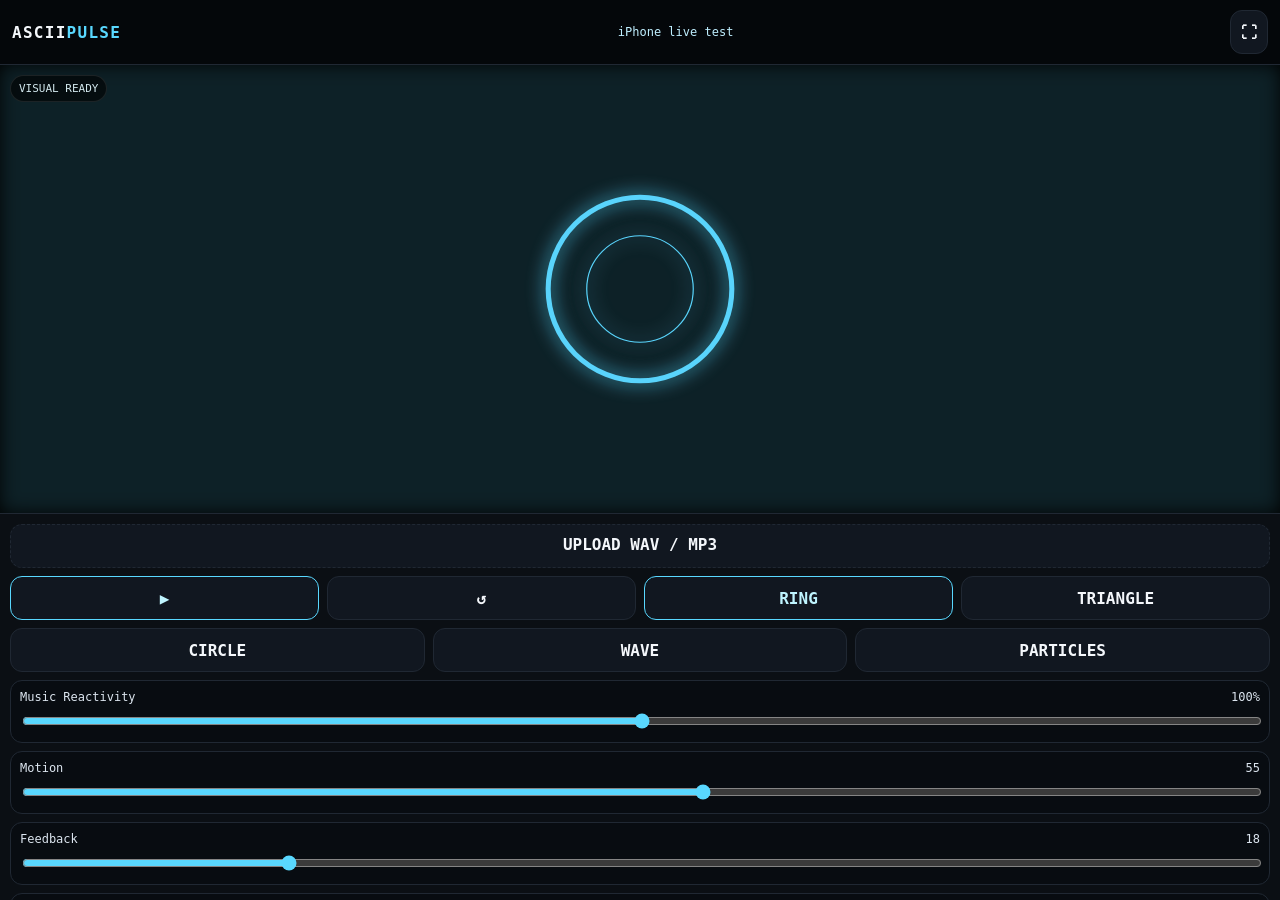
==== ascii-pulse-test.html @ 2c843cc7 "Add ASCII Pulse iPhone live test" ====
<!doctype html>
<html lang="en">
<head>
<meta charset="utf-8" />
<meta name="viewport" content="width=device-width,initial-scale=1,viewport-fit=cover" />
<meta name="theme-color" content="#05070a" />
<title>ASCII PULSE TEST</title>
<style>
:root{--bg:#05070a;--panel:#0b0f14;--line:#202833;--text:#f4f7fb;--muted:#8c96a6;--accent:#59d8ff}
*{box-sizing:border-box;-webkit-tap-highlight-color:transparent} html,body{margin:0;height:100%;background:var(--bg);color:var(--text);font-family:ui-monospace,SFMono-Regular,Menlo,monospace;overflow:hidden}
body{padding:env(safe-area-inset-top) 0 env(safe-area-inset-bottom)}
.app{height:100%;display:grid;grid-template-rows:auto minmax(0,1fr) auto}
header{padding:10px 12px;border-bottom:1px solid var(--line);display:flex;align-items:center;gap:10px;background:#05070aea}.brand{font-weight:900;letter-spacing:.08em}.brand span{color:var(--accent)}.track{font-size:12px;color:#bfefff;flex:1;overflow:hidden;text-overflow:ellipsis;white-space:nowrap;text-align:center}
.stage{position:relative;min-height:0;background:#000;overflow:hidden}canvas{position:absolute;inset:0;width:100%;height:100%;display:block}.badge{position:absolute;left:10px;top:10px;background:#0009;border:1px solid #ffffff18;padding:6px 8px;border-radius:999px;font-size:11px;color:#d3e8ee}
.controls{background:var(--panel);border-top:1px solid var(--line);padding:10px;max-height:43vh;overflow:auto}.row{display:grid;grid-template-columns:repeat(4,1fr);gap:8px}.row.three{grid-template-columns:repeat(3,1fr)}button,label.file{min-height:44px;border:1px solid var(--line);background:#111720;color:var(--text);border-radius:12px;padding:10px;font:inherit;font-weight:800;text-align:center}button.active,button.primary{border-color:var(--accent);color:#bff5ff}.file{display:block;margin-bottom:8px;border-style:dashed!important}.file input{display:none}.field{margin-top:8px;background:#080c11;border:1px solid var(--line);border-radius:12px;padding:9px}.field label{display:flex;justify-content:space-between;font-size:12px;margin-bottom:7px;color:#dce5ef}input[type=range]{width:100%;accent-color:var(--accent)}.time{font-size:12px;text-align:center;color:#dbe4ed;margin-top:4px}.note{font-size:11px;color:var(--muted);line-height:1.4;margin-top:8px}.fullscreen{position:fixed!important;inset:0!important;width:100vw!important;height:100dvh!important;z-index:99999!important}
</style>
</head>
<body>
<div class="app">
<header><div class="brand">ASCII<span>PULSE</span></div><div id="track" class="track">iPhone live test</div><button id="full">⛶</button></header>
<div id="stage" class="stage"><canvas id="c"></canvas><div id="badge" class="badge">VISUAL READY</div></div>
<div class="controls">
<label class="file">UPLOAD WAV / MP3<input id="file" type="file" accept="audio/*,.wav,.mp3,.m4a"></label>
<div class="row"><button id="play" class="primary">▶</button><button id="restart">↺</button><button data-mode="ring" class="mode active">RING</button><button data-mode="triangle" class="mode">TRIANGLE</button></div>
<div class="row three" style="margin-top:8px"><button data-mode="circle" class="mode">CIRCLE</button><button data-mode="wave" class="mode">WAVE</button><button data-mode="particles" class="mode">PARTICLES</button></div>
<div class="field"><label><span>Music Reactivity</span><span id="rv">100%</span></label><input id="react" type="range" min="0" max="200" value="100"></div>
<div class="field"><label><span>Motion</span><span id="mv">55</span></label><input id="motion" type="range" min="0" max="100" value="55"></div>
<div class="field"><label><span>Feedback</span><span id="fv">18</span></label><input id="feedback" type="range" min="0" max="85" value="18"></div>
<div class="field"><input id="seek" type="range" min="0" max="1000" value="0"><div id="time" class="time">00:00 / 00:00</div></div>
<div id="bands" class="note">BASS 0.00 • MID 0.00 • HIGH 0.00<br>Visualet skal være synligt også før musikken spiller.</div>
</div></div>
<audio id="audio" playsinline preload="metadata"></audio>
<script>
(()=>{'use strict';
const $=s=>document.querySelector(s), $$=s=>[...document.querySelectorAll(s)], clamp=(v,a,b)=>Math.min(b,Math.max(a,Number.isFinite(v)?v:a)), lerp=(a,b,t)=>a+(b-a)*t;
const c=$('#c'),ctx=c.getContext('2d',{alpha:false}),stage=$('#stage'),audio=$('#audio');
const state={mode:'ring',phase:0,last:performance.now(),bass:0,mid:0,high:0,ab:.06,am:.05,ah:.04,url:null}; let ac=null,src=null,an=null,freq=null;
function resize(){const r=stage.getBoundingClientRect(),pr=Math.min(devicePixelRatio||1,2),w=Math.max(2,Math.floor(r.width*pr)),h=Math.max(2,Math.floor(r.height*pr));if(c.width!==w||c.height!==h){c.width=w;c.height=h}}; new ResizeObserver(resize).observe(stage);addEventListener('resize',resize,{passive:true});
async function graph(){if(!ac){const AC=window.AudioContext||window.webkitAudioContext;if(!AC)throw Error('Web Audio unsupported');ac=new AC();src=ac.createMediaElementSource(audio);an=ac.createAnalyser();an.fftSize=2048;an.smoothingTimeConstant=.78;freq=new Uint8Array(an.frequencyBinCount);src.connect(an);an.connect(ac.destination)}if(ac.state==='suspended')await ac.resume()}
function band(lo,hi){if(!an||!freq||!ac)return 0;const ny=ac.sampleRate/2,a=Math.floor(lo/ny*freq.length),b=Math.ceil(hi/ny*freq.length);let s=0,n=0;for(let i=Math.max(0,a);i<=Math.min(freq.length-1,b);i++){const x=freq[i]/255;s+=x*x;n++}return n?Math.sqrt(s/n):0}
function updateAudio(){if(!an||audio.paused){state.bass=lerp(state.bass,0,.06);state.mid=lerp(state.mid,0,.06);state.high=lerp(state.high,0,.06);return}an.getByteFrequencyData(freq);const b=band(45,220),m=band(220,2400),h=band(2400,12000);state.ab=lerp(state.ab,Math.max(.02,b),.012);state.am=lerp(state.am,Math.max(.02,m),.012);state.ah=lerp(state.ah,Math.max(.02,h),.012);const norm=(x,av)=>clamp(x/(av*2.1)-.1,0,1);state.bass=lerp(state.bass,norm(b,state.ab),.22);state.mid=lerp(state.mid,norm(m,state.am),.18);state.high=lerp(state.high,norm(h,state.ah),.16);$('#bands').innerHTML=`BASS ${state.bass.toFixed(2)} • MID ${state.mid.toFixed(2)} • HIGH ${state.high.toFixed(2)}<br>Hvis tallene bevæger sig, virker audioanalysen.`}
function ring(cx,cy,s){ctx.beginPath();ctx.arc(cx,cy,s,0,Math.PI*2);ctx.lineWidth=Math.max(3,s*.055);ctx.stroke();ctx.beginPath();ctx.arc(cx,cy,s*.58,0,Math.PI*2);ctx.lineWidth=Math.max(1,s*.013);ctx.stroke()}
function tri(cx,cy,s,r){ctx.save();ctx.translate(cx,cy);ctx.rotate(r);ctx.beginPath();for(let i=0;i<3;i++){const a=-Math.PI/2+i*Math.PI*2/3,x=Math.cos(a)*s,y=Math.sin(a)*s;i?ctx.lineTo(x,y):ctx.moveTo(x,y)}ctx.closePath();ctx.lineWidth=Math.max(3,s*.05);ctx.stroke();ctx.restore()}
function circle(cx,cy,s){ctx.beginPath();ctx.arc(cx,cy,s,0,Math.PI*2);ctx.fill()}
function wave(w,h,a,p){ctx.beginPath();for(let x=0;x<=w;x+=Math.max(2,w/170)){const y=h/2+Math.sin(x/w*Math.PI*4+p)*a+Math.sin(x/w*Math.PI*10-p*.4)*a*.2;x?ctx.lineTo(x,y):ctx.moveTo(x,y)}ctx.lineWidth=Math.max(2,w/240);ctx.stroke()}
function particles(cx,cy,s,p,e){for(let i=0;i<85;i++){const a=i*2.399963+p*.1,r=s*Math.sqrt((i+.5)/85)*(1+e*.25*Math.sin(i*.6+p)),x=cx+Math.cos(a)*r,y=cy+Math.sin(a)*r;ctx.beginPath();ctx.arc(x,y,1.5+(i%9===0?2:0)+e*1.8,0,Math.PI*2);ctx.fill()}}
function frame(t){resize();const dt=Math.min(.05,(t-state.last)/1000||.016);state.last=t;updateAudio();const w=c.width,h=c.height,min=Math.min(w,h),cx=w/2,cy=h/2,react=Number($('#react').value)/100,motion=Number($('#motion').value)/100,fb=Number($('#feedback').value)/100,b=state.bass*react,m=state.mid*react,hi=state.high*react;state.phase+=dt*(.45+motion*1.6+m*1.2);ctx.globalCompositeOperation='source-over';ctx.fillStyle='#000';ctx.globalAlpha=clamp(1-fb,.12,1);ctx.fillRect(0,0,w,h);ctx.globalAlpha=1;ctx.strokeStyle=`rgba(${90+hi*70},${215+hi*30},255,.98)`;ctx.fillStyle=`rgba(${90+hi*70},${215+hi*30},255,.86)`;ctx.shadowBlur=18+b*26;ctx.shadowColor='#59d8ff';const s=min*.20*(1+b*.38+Math.sin(state.phase*.9)*.025),rot=state.phase*.22+m*.6;switch(state.mode){case'circle':circle(cx,cy,s*.82);break;case'triangle':tri(cx,cy,s,rot);break;case'wave':wave(w,h,min*(.055+b*.12),state.phase*1.6);break;case'particles':particles(cx,cy,min*.30,state.phase,b+hi*.3);break;default:ring(cx,cy,s)}$('#rv').textContent=$('#react').value+'%';$('#mv').textContent=$('#motion').value;$('#fv').textContent=$('#feedback').value;requestAnimationFrame(frame)}requestAnimationFrame(frame);
function fmt(s){s=Number.isFinite(s)?s:0;return String(Math.floor(s/60)).padStart(2,'0')+':'+String(Math.floor(s%60)).padStart(2,'0')}
function clock(){const d=audio.duration||0,cur=audio.currentTime||0;$('#time').textContent=`${fmt(cur)} / ${fmt(d)}`;if(d)$('#seek').value=Math.round(cur/d*1000);requestAnimationFrame(clock)}requestAnimationFrame(clock);
$('#file').addEventListener('change',e=>{const f=e.target.files?.[0];if(!f)return;if(state.url)URL.revokeObjectURL(state.url);state.url=URL.createObjectURL(f);audio.src=state.url;audio.load();$('#track').textContent=f.name;$('#badge').textContent='AUDIO LOADED';});
async function toggle(){try{if(!audio.src){$('#file').click();return}await graph();if(audio.paused)await audio.play();else audio.pause()}catch(e){console.error(e);alert('Audio could not start. Choose the file again and tap Play.')}}
$('#play').addEventListener('click',toggle);audio.addEventListener('play',()=>{$('#play').textContent='❚❚';$('#badge').textContent='AUDIO REACTIVE'});audio.addEventListener('pause',()=>{$('#play').textContent='▶';$('#badge').textContent='PAUSED • VISUAL STILL ACTIVE'});$('#restart').addEventListener('click',()=>audio.currentTime=0);$('#seek').addEventListener('input',()=>{if(audio.duration)audio.currentTime=Number($('#seek').value)/1000*audio.duration});
$$('.mode').forEach(b=>b.addEventListener('click',()=>{$$('.mode').forEach(x=>x.classList.remove('active'));b.classList.add('active');state.mode=b.dataset.mode}));
$('#full').addEventListener('click',async()=>{stage.classList.toggle('fullscreen');if(stage.classList.contains('fullscreen')){try{if(stage.requestFullscreen)await stage.requestFullscreen()}catch(e){} } else if(document.fullscreenElement){try{await document.exitFullscreen()}catch(e){}}resize()});
resize();})();
</script></body></html>
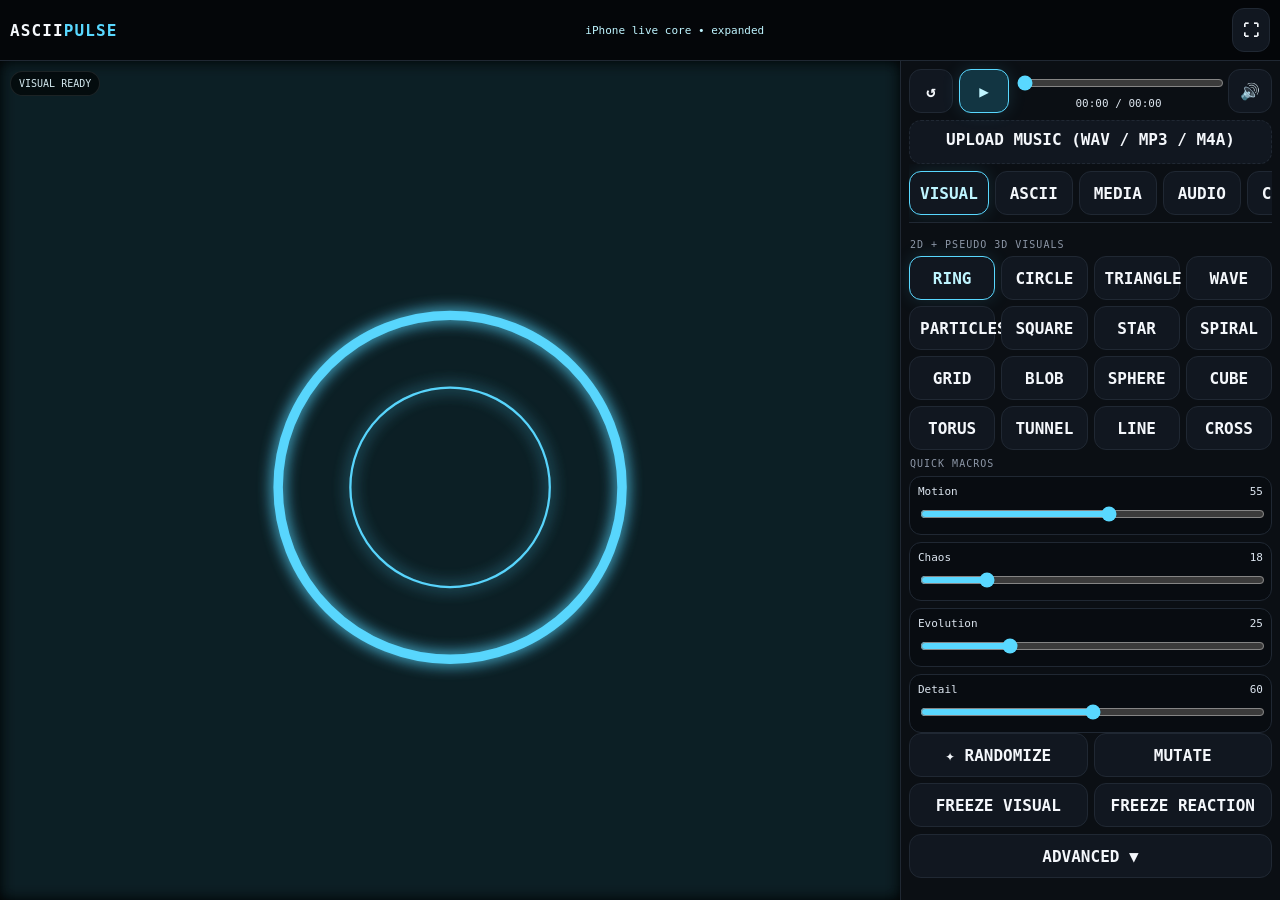
==== commit d8232201: "Expand ASCII Pulse with ASCII, media, pseudo-3D, FX and storyboard while preserving working iPhone c" ====
--- a/ascii-pulse-test.html
+++ b/ascii-pulse-test.html
@@ -2,55 +2,78 @@
 <html lang="en">
 <head>
 <meta charset="utf-8" />
-<meta name="viewport" content="width=device-width,initial-scale=1,viewport-fit=cover" />
+<meta name="viewport" content="width=device-width,initial-scale=1,viewport-fit=cover,user-scalable=no" />
 <meta name="theme-color" content="#05070a" />
-<title>ASCII PULSE TEST</title>
+<meta name="apple-mobile-web-app-capable" content="yes" />
+<meta name="apple-mobile-web-app-status-bar-style" content="black-translucent" />
+<title>ASCII PULSE</title>
 <style>
-:root{--bg:#05070a;--panel:#0b0f14;--line:#202833;--text:#f4f7fb;--muted:#8c96a6;--accent:#59d8ff}
-*{box-sizing:border-box;-webkit-tap-highlight-color:transparent} html,body{margin:0;height:100%;background:var(--bg);color:var(--text);font-family:ui-monospace,SFMono-Regular,Menlo,monospace;overflow:hidden}
-body{padding:env(safe-area-inset-top) 0 env(safe-area-inset-bottom)}
-.app{height:100%;display:grid;grid-template-rows:auto minmax(0,1fr) auto}
-header{padding:10px 12px;border-bottom:1px solid var(--line);display:flex;align-items:center;gap:10px;background:#05070aea}.brand{font-weight:900;letter-spacing:.08em}.brand span{color:var(--accent)}.track{font-size:12px;color:#bfefff;flex:1;overflow:hidden;text-overflow:ellipsis;white-space:nowrap;text-align:center}
-.stage{position:relative;min-height:0;background:#000;overflow:hidden}canvas{position:absolute;inset:0;width:100%;height:100%;display:block}.badge{position:absolute;left:10px;top:10px;background:#0009;border:1px solid #ffffff18;padding:6px 8px;border-radius:999px;font-size:11px;color:#d3e8ee}
-.controls{background:var(--panel);border-top:1px solid var(--line);padding:10px;max-height:43vh;overflow:auto}.row{display:grid;grid-template-columns:repeat(4,1fr);gap:8px}.row.three{grid-template-columns:repeat(3,1fr)}button,label.file{min-height:44px;border:1px solid var(--line);background:#111720;color:var(--text);border-radius:12px;padding:10px;font:inherit;font-weight:800;text-align:center}button.active,button.primary{border-color:var(--accent);color:#bff5ff}.file{display:block;margin-bottom:8px;border-style:dashed!important}.file input{display:none}.field{margin-top:8px;background:#080c11;border:1px solid var(--line);border-radius:12px;padding:9px}.field label{display:flex;justify-content:space-between;font-size:12px;margin-bottom:7px;color:#dce5ef}input[type=range]{width:100%;accent-color:var(--accent)}.time{font-size:12px;text-align:center;color:#dbe4ed;margin-top:4px}.note{font-size:11px;color:var(--muted);line-height:1.4;margin-top:8px}.fullscreen{position:fixed!important;inset:0!important;width:100vw!important;height:100dvh!important;z-index:99999!important}
+:root{--bg:#05070a;--panel:#0b0f14;--panel2:#111720;--line:#202833;--text:#f4f7fb;--muted:#8c96a6;--accent:#59d8ff;--accent2:#bff5ff;--safeTop:env(safe-area-inset-top);--safeBottom:env(safe-area-inset-bottom)}
+*{box-sizing:border-box;-webkit-tap-highlight-color:transparent}html,body{margin:0;height:100%;background:var(--bg);color:var(--text);font-family:ui-monospace,SFMono-Regular,Menlo,Monaco,Consolas,monospace;overflow:hidden}body{padding:var(--safeTop) 0 var(--safeBottom)}button,input,select{font:inherit}button,select,label.file{min-height:44px;border:1px solid var(--line);background:var(--panel2);color:var(--text);border-radius:12px;padding:9px 10px;font-weight:800}button{cursor:pointer}button.active,button.primary{border-color:var(--accent);color:var(--accent2);box-shadow:0 0 18px #59d8ff22}button.primary{background:#123542}.app{height:100%;display:grid;grid-template-rows:auto minmax(0,1fr) auto}.top{display:flex;align-items:center;gap:8px;padding:8px 10px;border-bottom:1px solid var(--line);background:#05070aee;backdrop-filter:blur(10px);z-index:3}.brand{font-weight:900;letter-spacing:.07em;white-space:nowrap}.brand span{color:var(--accent)}.track{font-size:11px;color:var(--accent2);flex:1;min-width:0;overflow:hidden;text-overflow:ellipsis;white-space:nowrap;text-align:center}.stageWrap{position:relative;min-height:0;background:#000;overflow:hidden;display:grid;place-items:center}.stage{position:relative;width:100%;height:100%;min-height:220px;background:#000;overflow:hidden}canvas{position:absolute;inset:0;width:100%;height:100%;display:block}.badge{position:absolute;left:10px;top:10px;background:#0009;border:1px solid #ffffff18;padding:6px 8px;border-radius:999px;font-size:10px;color:#d3e8ee;pointer-events:none;z-index:3}.controls{background:var(--panel);border-top:1px solid var(--line);padding:8px 8px calc(8px + var(--safeBottom));max-height:50vh;overflow:auto;-webkit-overflow-scrolling:touch}.transport{display:grid;grid-template-columns:44px 50px minmax(0,1fr) 44px;gap:6px;align-items:center}.seek{width:100%;accent-color:var(--accent)}.time{font-size:11px;text-align:center;color:#dbe4ed;margin-top:2px}.file{display:block;text-align:center;border-style:dashed!important;color:var(--accent2);margin-top:7px}.file input{display:none}.tabs{display:flex;gap:6px;overflow-x:auto;padding:7px 0}.tabs button{flex:0 0 auto;min-width:78px}.panel{display:none;border-top:1px solid var(--line);padding-top:8px}.panel.active{display:block}.grid{display:grid;grid-template-columns:repeat(3,minmax(0,1fr));gap:6px}.grid.two{grid-template-columns:repeat(2,minmax(0,1fr))}.grid.four{grid-template-columns:repeat(4,minmax(0,1fr))}.field{margin-top:7px;background:#080c11;border:1px solid var(--line);border-radius:12px;padding:8px}.field label{display:flex;justify-content:space-between;gap:8px;font-size:11px;margin-bottom:6px;color:#dce5ef}.field input[type=range]{width:100%;accent-color:var(--accent)}.field input[type=text],.field input[type=number],.field select{width:100%;min-height:42px;border:1px solid var(--line);background:#080c11;color:var(--text);border-radius:10px;padding:8px}.field input[type=color]{width:100%;height:42px;border:0;background:transparent}.note{font-size:10px;color:var(--muted);line-height:1.45;margin-top:7px}.sectionTitle{font-size:10px;color:var(--muted);letter-spacing:.1em;margin:8px 1px 6px}.storybar{display:flex;gap:7px;overflow-x:auto;padding:5px 0 8px}.sceneCard{flex:0 0 145px;border:1px solid var(--line);border-radius:12px;background:#090d12;padding:6px}.sceneCard.active{border-color:var(--accent)}.sceneCard img{width:100%;aspect-ratio:16/9;object-fit:cover;border-radius:8px;background:#000;display:block}.sceneMeta{display:flex;justify-content:space-between;gap:4px;font-size:9px;color:#b9c3cf;margin-top:5px}.sceneBtns{display:grid;grid-template-columns:1fr 1fr;gap:4px;margin-top:5px}.sceneBtns button{min-height:34px;padding:4px;font-size:9px}.statusLine{display:flex;gap:10px;flex-wrap:wrap;font-size:10px;color:#93a1b0;margin-top:6px}.fullScene{position:fixed!important;inset:0!important;width:100vw!important;height:100dvh!important;z-index:99999!important;background:#000!important}.fullScene .badge{display:none}.fullOverlay{display:none;position:fixed;left:0;right:0;bottom:calc(12px + var(--safeBottom));z-index:100000;justify-content:center;gap:6px;pointer-events:none}.fullOverlay button{pointer-events:auto;background:#000b;backdrop-filter:blur(10px)}body.sceneMode .top,body.sceneMode .controls{display:none}body.sceneMode .app{display:block;height:100dvh;padding:0}body.sceneMode .stageWrap{position:fixed;inset:0;width:100vw;height:100dvh;z-index:99999}body.sceneMode .stage{width:100%;height:100%}body.sceneMode .fullOverlay{display:flex}body.cleanMode .fullOverlay{display:none!important}.hiddenMedia{display:none}.seg{display:flex;gap:5px}.seg button{flex:1}.advanced{display:none}.advanced.open{display:block}
+@media(min-width:900px){.app{grid-template-columns:minmax(0,1fr) 380px;grid-template-rows:auto minmax(0,1fr)}.top{grid-column:1/3}.stageWrap{grid-column:1;grid-row:2}.controls{grid-column:2;grid-row:2;max-height:none;border-left:1px solid var(--line);border-top:0}}
 </style>
 </head>
 <body>
 <div class="app">
-<header><div class="brand">ASCII<span>PULSE</span></div><div id="track" class="track">iPhone live test</div><button id="full">⛶</button></header>
-<div id="stage" class="stage"><canvas id="c"></canvas><div id="badge" class="badge">VISUAL READY</div></div>
-<div class="controls">
-<label class="file">UPLOAD WAV / MP3<input id="file" type="file" accept="audio/*,.wav,.mp3,.m4a"></label>
-<div class="row"><button id="play" class="primary">▶</button><button id="restart">↺</button><button data-mode="ring" class="mode active">RING</button><button data-mode="triangle" class="mode">TRIANGLE</button></div>
-<div class="row three" style="margin-top:8px"><button data-mode="circle" class="mode">CIRCLE</button><button data-mode="wave" class="mode">WAVE</button><button data-mode="particles" class="mode">PARTICLES</button></div>
-<div class="field"><label><span>Music Reactivity</span><span id="rv">100%</span></label><input id="react" type="range" min="0" max="200" value="100"></div>
+<header class="top"><div class="brand">ASCII<span>PULSE</span></div><div id="track" class="track">iPhone live core • expanded</div><button id="full" aria-label="Full Scene">⛶</button></header>
+<main class="stageWrap"><div id="stage" class="stage"><canvas id="c"></canvas><div id="badge" class="badge">VISUAL READY</div></div></main>
+<section class="controls">
+<div class="transport"><button id="restart">↺</button><button id="play" class="primary">▶</button><div><input id="seek" class="seek" type="range" min="0" max="1000" value="0"><div id="time" class="time">00:00 / 00:00</div></div><button id="mute">🔊</button></div>
+<label class="file">UPLOAD MUSIC (WAV / MP3 / M4A)<input id="file" type="file" accept="audio/*,.wav,.mp3,.m4a"></label>
+<div class="tabs"><button data-tab="visual" class="active">VISUAL</button><button data-tab="ascii">ASCII</button><button data-tab="media">MEDIA</button><button data-tab="audioPanel">AUDIO</button><button data-tab="color">COLOR</button><button data-tab="fx">FX</button><button data-tab="scenes">SCENES</button></div>
+<div id="visual" class="panel active">
+<div class="sectionTitle">2D + PSEUDO 3D VISUALS</div>
+<div class="grid four"><button data-mode="ring" class="mode active">RING</button><button data-mode="circle" class="mode">CIRCLE</button><button data-mode="triangle" class="mode">TRIANGLE</button><button data-mode="wave" class="mode">WAVE</button><button data-mode="particles" class="mode">PARTICLES</button><button data-mode="square" class="mode">SQUARE</button><button data-mode="star" class="mode">STAR</button><button data-mode="spiral" class="mode">SPIRAL</button><button data-mode="grid" class="mode">GRID</button><button data-mode="blob" class="mode">BLOB</button><button data-mode="sphere" class="mode">SPHERE</button><button data-mode="cube" class="mode">CUBE</button><button data-mode="torus" class="mode">TORUS</button><button data-mode="tunnel" class="mode">TUNNEL</button><button data-mode="line" class="mode">LINE</button><button data-mode="cross" class="mode">CROSS</button></div>
+<div class="sectionTitle">QUICK MACROS</div>
 <div class="field"><label><span>Motion</span><span id="mv">55</span></label><input id="motion" type="range" min="0" max="100" value="55"></div>
-<div class="field"><label><span>Feedback</span><span id="fv">18</span></label><input id="feedback" type="range" min="0" max="85" value="18"></div>
-<div class="field"><input id="seek" type="range" min="0" max="1000" value="0"><div id="time" class="time">00:00 / 00:00</div></div>
-<div id="bands" class="note">BASS 0.00 • MID 0.00 • HIGH 0.00<br>Visualet skal være synligt også før musikken spiller.</div>
-</div></div>
-<audio id="audio" playsinline preload="metadata"></audio>
+<div class="field"><label><span>Chaos</span><span id="chaosV">18</span></label><input id="chaos" type="range" min="0" max="100" value="18"></div>
+<div class="field"><label><span>Evolution</span><span id="evolutionV">25</span></label><input id="evolution" type="range" min="0" max="100" value="25"></div>
+<div class="field"><label><span>Detail</span><span id="detailV">60</span></label><input id="detail" type="range" min="20" max="100" value="60"></div>
+<div class="grid two"><button id="random">✦ RANDOMIZE</button><button id="mutate">MUTATE</button><button id="freezeVisual">FREEZE VISUAL</button><button id="freezeReaction">FREEZE REACTION</button></div>
+<button id="advVisualToggle" style="width:100%;margin-top:7px">ADVANCED ▼</button><div id="advVisual" class="advanced"><div class="field"><label><span>Size</span><span id="sizeV">100%</span></label><input id="size" type="range" min="30" max="180" value="100"></div><div class="field"><label><span>Rotation</span><span id="rotationV">30</span></label><input id="rotation" type="range" min="0" max="100" value="30"></div><div class="field"><label><span>Duplicates / Echo</span><span id="dupV">1</span></label><input id="duplicates" type="range" min="1" max="8" value="1"></div><div class="field"><label><span>Seed</span><span></span></label><input id="seed" type="number" min="1" max="999999" value="482716"></div></div>
+</div>
+<div id="ascii" class="panel"><div class="seg"><button id="asciiOff" class="active">OFF</button><button id="asciiOverlay">OVERLAY</button><button id="asciiOnly">ASCII ONLY</button></div><div class="sectionTitle">CHARACTER SET</div><div class="grid"><button class="charset active" data-set=" .:-=+*#%@">CLASSIC</button><button class="charset" data-set="@%#*+=-:. ">DENSE</button><button class="charset" data-set="01">BINARY</button><button class="charset" data-set="0123456789">DIGITAL</button><button class="charset" data-set="ABCDEFGHIJKLMNOPQRSTUVWXYZ">LETTERS</button><button class="charset" data-set="+-*/<>[]{}()">SYMBOLS</button></div><div class="field"><label><span>Custom text / letters</span><span></span></label><input id="customChars" type="text" placeholder="PETER"></div><div class="field"><label><span>Character Size</span><span id="asciiSizeV">12</span></label><input id="asciiSize" type="range" min="7" max="30" value="12"></div><div class="field"><label><span>Density</span><span id="asciiDensityV">70</span></label><input id="asciiDensity" type="range" min="20" max="100" value="70"></div><div class="field"><label><span>ASCII Opacity</span><span id="asciiOpacityV">80%</span></label><input id="asciiOpacity" type="range" min="10" max="100" value="80"></div><div class="field"><label><span>Jitter</span><span id="asciiJitterV">8</span></label><input id="asciiJitter" type="range" min="0" max="50" value="8"></div><div class="note">ASCII samples the live canvas, including shapes, photo and video.</div></div>
+<div id="media" class="panel"><div class="grid two"><label class="file">UPLOAD PHOTO<input id="photoFile" type="file" accept="image/*"></label><label class="file">UPLOAD VIDEO<input id="videoFile" type="file" accept="video/*,.mp4,.webm,.mov"></label></div><div class="seg"><button id="mediaOff" class="active">MEDIA OFF</button><button id="usePhoto">PHOTO</button><button id="useVideo">VIDEO</button></div><div class="field"><label><span>Media Mix</span><span id="mediaMixV">70%</span></label><input id="mediaMix" type="range" min="0" max="100" value="70"></div><div class="field"><label><span>Zoom</span><span id="mediaZoomV">100%</span></label><input id="mediaZoom" type="range" min="50" max="220" value="100"></div><div class="field"><label><span>Media Reactivity</span><span id="mediaReactV">35%</span></label><input id="mediaReact" type="range" min="0" max="150" value="35"></div><div class="field"><label><span>Video Speed</span><span id="videoSpeedV">100%</span></label><input id="videoSpeed" type="range" min="25" max="200" value="100"></div><div class="note">Video audio is muted. The uploaded music remains master.</div></div>
+<div id="audioPanel" class="panel"><div class="field"><label><span>Music Reactivity</span><span id="rv">100%</span></label><input id="react" type="range" min="0" max="200" value="100"></div><div class="grid two"><div class="field"><label><span>SUB</span><span id="subV">100%</span></label><input id="subSens" type="range" min="0" max="200" value="100"></div><div class="field"><label><span>BASS</span><span id="bassV">100%</span></label><input id="bassSens" type="range" min="0" max="200" value="100"></div><div class="field"><label><span>MID</span><span id="midV">100%</span></label><input id="midSens" type="range" min="0" max="200" value="100"></div><div class="field"><label><span>HIGH</span><span id="highV">100%</span></label><input id="highSens" type="range" min="0" max="200" value="100"></div><div class="field"><label><span>AIR</span><span id="airV">100%</span></label><input id="airSens" type="range" min="0" max="200" value="100"></div><div class="field"><label><span>Response</span><span id="responseV">55</span></label><input id="response" type="range" min="5" max="100" value="55"></div></div><div class="field"><label><span>Impact</span><span id="impactV">100%</span></label><input id="impact" type="range" min="0" max="200" value="100"></div><div id="bands" class="statusLine"><span>SUB 0.00</span><span>BASS 0.00</span><span>MID 0.00</span><span>HIGH 0.00</span><span>AIR 0.00</span></div></div>
+<div id="color" class="panel"><div class="sectionTitle">PALETTES</div><div class="grid"><button class="palette active" data-pal="cyan">CYAN</button><button class="palette" data-pal="mono">MONO</button><button class="palette" data-pal="amber">AMBER</button><button class="palette" data-pal="green">GREEN</button><button class="palette" data-pal="fire">FIRE</button><button class="palette" data-pal="purple">PURPLE</button></div><div class="grid two"><div class="field"><label>Foreground</label><input id="fg" type="color" value="#59d8ff"></div><div class="field"><label>Background</label><input id="bg" type="color" value="#000000"></div></div><div class="field"><label><span>Color Motion</span><span id="colorMotionV">25</span></label><input id="colorMotion" type="range" min="0" max="100" value="25"></div><div class="field"><label><span>Color Reactivity</span><span id="colorReactV">80%</span></label><input id="colorReact" type="range" min="0" max="200" value="80"></div></div>
+<div id="fx" class="panel"><div class="field"><label><span>Feedback / Trails</span><span id="feedbackV">18</span></label><input id="feedback" type="range" min="0" max="92" value="18"></div><div class="field"><label><span>Glow</span><span id="glowV">38</span></label><input id="glow" type="range" min="0" max="100" value="38"></div><div class="field"><label><span>Pixelation</span><span id="pixelV">0</span></label><input id="pixel" type="range" min="0" max="80" value="0"></div><div class="field"><label><span>Scanlines</span><span id="scanV">0</span></label><input id="scanlines" type="range" min="0" max="100" value="0"></div><div class="field"><label><span>Mirror</span><span id="mirrorV">0</span></label><input id="mirror" type="range" min="0" max="2" value="0"></div><div class="grid two"><button id="clean">CLEAN OUTPUT: OFF</button><button id="wake">KEEP AWAKE</button></div></div>
+<div id="scenes" class="panel"><div class="grid two"><button id="addScene" class="primary">+ ADD SCENE</button><button id="playStoryboard">▶ PLAY STORYBOARD</button></div><div class="grid two" style="margin-top:6px"><select id="transition"><option>CUT</option><option>FADE</option><option>CROSSFADE</option><option>ZOOM</option><option>GLITCH</option><option>ASCII DISSOLVE</option></select><button id="clearScenes">CLEAR STORYBOARD</button></div><div id="storybar" class="storybar"></div><div class="note">Scene start time = current music time. Storyboard follows audio.currentTime.</div></div>
+</section></div>
+<div class="fullOverlay"><button id="fullPlay">⏯</button><button id="fullRandom">RANDOM</button><button id="fullExit">EXIT</button></div>
+<audio id="audio" playsinline preload="metadata"></audio><img id="photo" class="hiddenMedia" alt=""><video id="video" class="hiddenMedia" playsinline muted loop></video>
 <script>
 (()=>{'use strict';
-const $=s=>document.querySelector(s), $$=s=>[...document.querySelectorAll(s)], clamp=(v,a,b)=>Math.min(b,Math.max(a,Number.isFinite(v)?v:a)), lerp=(a,b,t)=>a+(b-a)*t;
-const c=$('#c'),ctx=c.getContext('2d',{alpha:false}),stage=$('#stage'),audio=$('#audio');
-const state={mode:'ring',phase:0,last:performance.now(),bass:0,mid:0,high:0,ab:.06,am:.05,ah:.04,url:null}; let ac=null,src=null,an=null,freq=null;
-function resize(){const r=stage.getBoundingClientRect(),pr=Math.min(devicePixelRatio||1,2),w=Math.max(2,Math.floor(r.width*pr)),h=Math.max(2,Math.floor(r.height*pr));if(c.width!==w||c.height!==h){c.width=w;c.height=h}}; new ResizeObserver(resize).observe(stage);addEventListener('resize',resize,{passive:true});
+const $=s=>document.querySelector(s),$$=s=>[...document.querySelectorAll(s)],clamp=(v,a,b)=>Math.min(b,Math.max(a,Number.isFinite(Number(v))?Number(v):a)),lerp=(a,b,t)=>a+(b-a)*t;
+const fmt=s=>{s=Number.isFinite(s)?s:0;return String(Math.floor(s/60)).padStart(2,'0')+':'+String(Math.floor(s%60)).padStart(2,'0')};
+const c=$('#c'),ctx=c.getContext('2d',{alpha:false}),stage=$('#stage'),audio=$('#audio'),photo=$('#photo'),video=$('#video'),fb=document.createElement('canvas'),fbctx=fb.getContext('2d'),fxCanvas=document.createElement('canvas'),fxctx=fxCanvas.getContext('2d'),sample=document.createElement('canvas'),sctx=sample.getContext('2d',{willReadFrequently:true});
+const state={mode:'ring',phase:0,last:performance.now(),sub:0,bass:0,mid:0,high:0,air:0,av:{sub:.03,bass:.06,mid:.05,high:.04,air:.02},url:null,photoUrl:null,videoUrl:null,mediaMode:'off',asciiMode:'off',chars:' .:-=+*#%@',freezeVisual:false,freezeReaction:false,seed:482716,scenes:[],activeScene:-1,storyboard:false,transitionStart:0,transitionType:'CUT',transitionShot:null,wakeLock:null};let ac=null,src=null,an=null,freq=null;
+function hash(n){let x=Math.sin((n+state.seed)*12.9898)*43758.5453;return x-Math.floor(x)}function resize(){const r=stage.getBoundingClientRect(),pr=Math.min(devicePixelRatio||1,2),w=Math.max(2,Math.floor(r.width*pr)),h=Math.max(2,Math.floor(r.height*pr));if(c.width!==w||c.height!==h){c.width=w;c.height=h;fb.width=w;fb.height=h;fxCanvas.width=w;fxCanvas.height=h}}new ResizeObserver(resize).observe(stage);addEventListener('resize',resize,{passive:true});
 async function graph(){if(!ac){const AC=window.AudioContext||window.webkitAudioContext;if(!AC)throw Error('Web Audio unsupported');ac=new AC();src=ac.createMediaElementSource(audio);an=ac.createAnalyser();an.fftSize=2048;an.smoothingTimeConstant=.78;freq=new Uint8Array(an.frequencyBinCount);src.connect(an);an.connect(ac.destination)}if(ac.state==='suspended')await ac.resume()}
 function band(lo,hi){if(!an||!freq||!ac)return 0;const ny=ac.sampleRate/2,a=Math.floor(lo/ny*freq.length),b=Math.ceil(hi/ny*freq.length);let s=0,n=0;for(let i=Math.max(0,a);i<=Math.min(freq.length-1,b);i++){const x=freq[i]/255;s+=x*x;n++}return n?Math.sqrt(s/n):0}
-function updateAudio(){if(!an||audio.paused){state.bass=lerp(state.bass,0,.06);state.mid=lerp(state.mid,0,.06);state.high=lerp(state.high,0,.06);return}an.getByteFrequencyData(freq);const b=band(45,220),m=band(220,2400),h=band(2400,12000);state.ab=lerp(state.ab,Math.max(.02,b),.012);state.am=lerp(state.am,Math.max(.02,m),.012);state.ah=lerp(state.ah,Math.max(.02,h),.012);const norm=(x,av)=>clamp(x/(av*2.1)-.1,0,1);state.bass=lerp(state.bass,norm(b,state.ab),.22);state.mid=lerp(state.mid,norm(m,state.am),.18);state.high=lerp(state.high,norm(h,state.ah),.16);$('#bands').innerHTML=`BASS ${state.bass.toFixed(2)} • MID ${state.mid.toFixed(2)} • HIGH ${state.high.toFixed(2)}<br>Hvis tallene bevæger sig, virker audioanalysen.`}
-function ring(cx,cy,s){ctx.beginPath();ctx.arc(cx,cy,s,0,Math.PI*2);ctx.lineWidth=Math.max(3,s*.055);ctx.stroke();ctx.beginPath();ctx.arc(cx,cy,s*.58,0,Math.PI*2);ctx.lineWidth=Math.max(1,s*.013);ctx.stroke()}
-function tri(cx,cy,s,r){ctx.save();ctx.translate(cx,cy);ctx.rotate(r);ctx.beginPath();for(let i=0;i<3;i++){const a=-Math.PI/2+i*Math.PI*2/3,x=Math.cos(a)*s,y=Math.sin(a)*s;i?ctx.lineTo(x,y):ctx.moveTo(x,y)}ctx.closePath();ctx.lineWidth=Math.max(3,s*.05);ctx.stroke();ctx.restore()}
-function circle(cx,cy,s){ctx.beginPath();ctx.arc(cx,cy,s,0,Math.PI*2);ctx.fill()}
-function wave(w,h,a,p){ctx.beginPath();for(let x=0;x<=w;x+=Math.max(2,w/170)){const y=h/2+Math.sin(x/w*Math.PI*4+p)*a+Math.sin(x/w*Math.PI*10-p*.4)*a*.2;x?ctx.lineTo(x,y):ctx.moveTo(x,y)}ctx.lineWidth=Math.max(2,w/240);ctx.stroke()}
-function particles(cx,cy,s,p,e){for(let i=0;i<85;i++){const a=i*2.399963+p*.1,r=s*Math.sqrt((i+.5)/85)*(1+e*.25*Math.sin(i*.6+p)),x=cx+Math.cos(a)*r,y=cy+Math.sin(a)*r;ctx.beginPath();ctx.arc(x,y,1.5+(i%9===0?2:0)+e*1.8,0,Math.PI*2);ctx.fill()}}
-function frame(t){resize();const dt=Math.min(.05,(t-state.last)/1000||.016);state.last=t;updateAudio();const w=c.width,h=c.height,min=Math.min(w,h),cx=w/2,cy=h/2,react=Number($('#react').value)/100,motion=Number($('#motion').value)/100,fb=Number($('#feedback').value)/100,b=state.bass*react,m=state.mid*react,hi=state.high*react;state.phase+=dt*(.45+motion*1.6+m*1.2);ctx.globalCompositeOperation='source-over';ctx.fillStyle='#000';ctx.globalAlpha=clamp(1-fb,.12,1);ctx.fillRect(0,0,w,h);ctx.globalAlpha=1;ctx.strokeStyle=`rgba(${90+hi*70},${215+hi*30},255,.98)`;ctx.fillStyle=`rgba(${90+hi*70},${215+hi*30},255,.86)`;ctx.shadowBlur=18+b*26;ctx.shadowColor='#59d8ff';const s=min*.20*(1+b*.38+Math.sin(state.phase*.9)*.025),rot=state.phase*.22+m*.6;switch(state.mode){case'circle':circle(cx,cy,s*.82);break;case'triangle':tri(cx,cy,s,rot);break;case'wave':wave(w,h,min*(.055+b*.12),state.phase*1.6);break;case'particles':particles(cx,cy,min*.30,state.phase,b+hi*.3);break;default:ring(cx,cy,s)}$('#rv').textContent=$('#react').value+'%';$('#mv').textContent=$('#motion').value;$('#fv').textContent=$('#feedback').value;requestAnimationFrame(frame)}requestAnimationFrame(frame);
-function fmt(s){s=Number.isFinite(s)?s:0;return String(Math.floor(s/60)).padStart(2,'0')+':'+String(Math.floor(s%60)).padStart(2,'0')}
-function clock(){const d=audio.duration||0,cur=audio.currentTime||0;$('#time').textContent=`${fmt(cur)} / ${fmt(d)}`;if(d)$('#seek').value=Math.round(cur/d*1000);requestAnimationFrame(clock)}requestAnimationFrame(clock);
-$('#file').addEventListener('change',e=>{const f=e.target.files?.[0];if(!f)return;if(state.url)URL.revokeObjectURL(state.url);state.url=URL.createObjectURL(f);audio.src=state.url;audio.load();$('#track').textContent=f.name;$('#badge').textContent='AUDIO LOADED';});
-async function toggle(){try{if(!audio.src){$('#file').click();return}await graph();if(audio.paused)await audio.play();else audio.pause()}catch(e){console.error(e);alert('Audio could not start. Choose the file again and tap Play.')}}
-$('#play').addEventListener('click',toggle);audio.addEventListener('play',()=>{$('#play').textContent='❚❚';$('#badge').textContent='AUDIO REACTIVE'});audio.addEventListener('pause',()=>{$('#play').textContent='▶';$('#badge').textContent='PAUSED • VISUAL STILL ACTIVE'});$('#restart').addEventListener('click',()=>audio.currentTime=0);$('#seek').addEventListener('input',()=>{if(audio.duration)audio.currentTime=Number($('#seek').value)/1000*audio.duration});
-$$('.mode').forEach(b=>b.addEventListener('click',()=>{$$('.mode').forEach(x=>x.classList.remove('active'));b.classList.add('active');state.mode=b.dataset.mode}));
-$('#full').addEventListener('click',async()=>{stage.classList.toggle('fullscreen');if(stage.classList.contains('fullscreen')){try{if(stage.requestFullscreen)await stage.requestFullscreen()}catch(e){} } else if(document.fullscreenElement){try{await document.exitFullscreen()}catch(e){}}resize()});
-resize();})();
+function updateAudio(){const response=.05+clamp($('#response').value,5,100)/100*.32;if(!an||audio.paused||state.freezeReaction){for(const k of ['sub','bass','mid','high','air'])state[k]=lerp(state[k],0,.06);return}an.getByteFrequencyData(freq);const raw={sub:band(20,60),bass:band(60,200),mid:band(200,2400),high:band(2400,12000),air:band(12000,20000)};for(const k of Object.keys(raw)){state.av[k]=lerp(state.av[k],Math.max(.015,raw[k]),.012);state[k]=lerp(state[k],clamp(raw[k]/(state.av[k]*2.05)-.08,0,1),response)}}
+function sensitivities(){const r=clamp($('#react').value,0,200)/100;return{sub:state.sub*r*clamp($('#subSens').value,0,200)/100,bass:state.bass*r*clamp($('#bassSens').value,0,200)/100,mid:state.mid*r*clamp($('#midSens').value,0,200)/100,high:state.high*r*clamp($('#highSens').value,0,200)/100,air:state.air*r*clamp($('#airSens').value,0,200)/100}}
+function rgb(hex){const n=parseInt(hex.slice(1),16);return[(n>>16)&255,(n>>8)&255,n&255]}function colorWithEnergy(hex,e,a=1){const[r,g,b]=rgb(hex),k=e*75*clamp($('#colorReact').value,0,200)/100;return`rgba(${clamp(r+k,0,255)},${clamp(g+k*.3,0,255)},${clamp(b+k*.15,0,255)},${a})`}
+function drawMedia(w,h,E){if(state.mediaMode==='off')return;const el=state.mediaMode==='photo'?photo:video;if(!(el.naturalWidth||el.videoWidth))return;const sw=el.naturalWidth||el.videoWidth,sh=el.naturalHeight||el.videoHeight,mix=clamp($('#mediaMix').value,0,100)/100,zoom=clamp($('#mediaZoom').value,50,220)/100*(1+E.bass*clamp($('#mediaReact').value,0,150)/100*.12),scale=Math.max(w/sw,h/sh)*zoom,dw=sw*scale,dh=sh*scale;ctx.save();ctx.globalAlpha=mix;ctx.drawImage(el,(w-dw)/2,(h-dh)/2,dw,dh);ctx.restore()}
+function ring(x,y,s){ctx.beginPath();ctx.arc(x,y,s,0,Math.PI*2);ctx.lineWidth=Math.max(3,s*.055);ctx.stroke();ctx.beginPath();ctx.arc(x,y,s*.58,0,Math.PI*2);ctx.lineWidth=Math.max(1,s*.013);ctx.stroke()}function tri(x,y,s,r){ctx.save();ctx.translate(x,y);ctx.rotate(r);ctx.beginPath();for(let i=0;i<3;i++){const a=-Math.PI/2+i*Math.PI*2/3,px=Math.cos(a)*s,py=Math.sin(a)*s;i?ctx.lineTo(px,py):ctx.moveTo(px,py)}ctx.closePath();ctx.lineWidth=Math.max(3,s*.05);ctx.stroke();ctx.restore()}function poly(x,y,s,r,n){ctx.save();ctx.translate(x,y);ctx.rotate(r);ctx.beginPath();for(let i=0;i<n;i++){const a=-Math.PI/2+i*Math.PI*2/n,px=Math.cos(a)*s,py=Math.sin(a)*s;i?ctx.lineTo(px,py):ctx.moveTo(px,py)}ctx.closePath();ctx.stroke();ctx.restore()}function star(x,y,s,r){ctx.save();ctx.translate(x,y);ctx.rotate(r);ctx.beginPath();for(let i=0;i<10;i++){const rr=i%2?s*.42:s,a=-Math.PI/2+i*Math.PI/5,px=Math.cos(a)*rr,py=Math.sin(a)*rr;i?ctx.lineTo(px,py):ctx.moveTo(px,py)}ctx.closePath();ctx.stroke();ctx.restore()}
+function wave(w,h,a,p){ctx.beginPath();for(let x=0;x<=w;x+=Math.max(2,w/170)){const y=h/2+Math.sin(x/w*Math.PI*4+p)*a+Math.sin(x/w*Math.PI*10-p*.4)*a*.2;x?ctx.lineTo(x,y):ctx.moveTo(x,y)}ctx.lineWidth=Math.max(2,w/240);ctx.stroke()}function spiral(x,y,s,p){ctx.beginPath();for(let i=0;i<320;i++){const q=i/319,t=q*Math.PI*8,r=s*q,a=t+p,px=x+Math.cos(a)*r,py=y+Math.sin(a)*r;i?ctx.lineTo(px,py):ctx.moveTo(px,py)}ctx.stroke()}function particles(x,y,s,p,e){const count=Math.round(45+clamp($('#detail').value,20,100)*.75);for(let i=0;i<count;i++){const a=i*2.399963+p*.1,r=s*Math.sqrt((i+.5)/count)*(1+e*.25*Math.sin(i*.6+p)),px=x+Math.cos(a)*r,py=y+Math.sin(a)*r;ctx.beginPath();ctx.arc(px,py,1.5+(i%9===0?2:0)+e*1.8,0,Math.PI*2);ctx.fill()}}
+function grid(w,h,p,e){const step=Math.max(28,Math.min(w,h)/10);ctx.lineWidth=1.5;for(let y=-step;y<h+step;y+=step){ctx.beginPath();for(let x=0;x<=w;x+=12){const yy=y+Math.sin(x*.012+p+y*.006)*step*.18*(1+e);x?ctx.lineTo(x,yy):ctx.moveTo(x,yy)}ctx.stroke()}for(let x=0;x<w+step;x+=step){ctx.beginPath();ctx.moveTo(x,0);ctx.lineTo(x,h);ctx.stroke()}}function blob(x,y,s,p,e){ctx.beginPath();for(let i=0;i<=80;i++){const a=i/80*Math.PI*2,r=s*(1+.12*Math.sin(a*3+p)+.08*Math.sin(a*7-p*.6)+e*.08*Math.sin(a*11+p*2)),px=x+Math.cos(a)*r,py=y+Math.sin(a)*r;i?ctx.lineTo(px,py):ctx.moveTo(px,py)}ctx.closePath();ctx.stroke()}
+function sphere(x,y,s,p,e){ctx.save();ctx.translate(x,y);for(let j=-4;j<=4;j++){ctx.beginPath();for(let i=0;i<=70;i++){const a=i/70*Math.PI*2,lat=j/4*Math.PI*.42,xx=Math.cos(a)*Math.cos(lat),z=Math.sin(a)*Math.cos(lat),yy=Math.sin(lat),rot=p*.5+e*.3,xr=xx*Math.cos(rot)-z*Math.sin(rot),zr=xx*Math.sin(rot)+z*Math.cos(rot),pers=1/(1.45-zr*.22),px=xr*s*pers,py=yy*s*pers;i?ctx.lineTo(px,py):ctx.moveTo(px,py)}ctx.stroke()}ctx.restore()}function cube(x,y,s,p,e){const v=[[-1,-1,-1],[1,-1,-1],[1,1,-1],[-1,1,-1],[-1,-1,1],[1,-1,1],[1,1,1],[-1,1,1]],ed=[[0,1],[1,2],[2,3],[3,0],[4,5],[5,6],[6,7],[7,4],[0,4],[1,5],[2,6],[3,7]],ry=p*.5,rx=p*.31+e*.2,pts=v.map(([xx,yy,z])=>{let x1=xx*Math.cos(ry)-z*Math.sin(ry),z1=xx*Math.sin(ry)+z*Math.cos(ry),y1=yy*Math.cos(rx)-z1*Math.sin(rx),z2=yy*Math.sin(rx)+z1*Math.cos(rx),q=1/(3.4-z2);return[x+x1*s*q*2.5,y+y1*s*q*2.5]});for(const[a,b]of ed){ctx.beginPath();ctx.moveTo(...pts[a]);ctx.lineTo(...pts[b]);ctx.stroke()}}function torus(x,y,s,p,e){const R=s*.6,r=s*.23;for(let j=0;j<8;j++){ctx.beginPath();for(let i=0;i<=80;i++){const u=i/80*Math.PI*2,v=j/8*Math.PI*2+p*.35,xx=(R+r*Math.cos(v))*Math.cos(u),yy=r*Math.sin(v),z=(R+r*Math.cos(v))*Math.sin(u),ry=p*.45,xr=xx*Math.cos(ry)-z*Math.sin(ry),zr=xx*Math.sin(ry)+z*Math.cos(ry),pers=1/(1.8-zr/(s*2.8)),px=x+xr*pers,py=y+yy*pers*(1+e*.2);i?ctx.lineTo(px,py):ctx.moveTo(px,py)}ctx.stroke()}}function tunnel(x,y,s,p){for(let i=0;i<14;i++){const q=(i/14+p*.08)%1,rr=s*(.12+q*1.15),off=Math.sin(p*.6+i)*s*.08*(1-q);ctx.globalAlpha=.2+.8*q;ctx.beginPath();ctx.arc(x+off,y+Math.cos(p*.45+i*.8)*s*.05*(1-q),rr,0,Math.PI*2);ctx.stroke()}ctx.globalAlpha=1}
+function drawVisual(w,h,E){const min=Math.min(w,h),cx=w/2,cy=h/2,base=min*.20*clamp($('#size').value,30,180)/100,chaos=clamp($('#chaos').value,0,100)/100,evol=clamp($('#evolution').value,0,100)/100,rotAmt=clamp($('#rotation').value,0,100)/100,pulse=1+E.bass*.38+E.sub*.18+Math.sin(state.phase*.9)*.025,s=base*pulse,rot=state.phase*(.06+.5*rotAmt)+E.mid*.6,x=cx+(hash(Math.floor(state.phase*.4))-.5)*chaos*min*.05+Math.sin(state.phase*.12)*evol*min*.025,y=cy+(hash(Math.floor(state.phase*.4)+22)-.5)*chaos*min*.05+Math.cos(state.phase*.11)*evol*min*.02,dup=clamp($('#duplicates').value,1,8);for(let d=0;d<dup;d++){ctx.save();if(dup>1){ctx.globalAlpha=.25+.75*(1-d/dup);ctx.translate(Math.sin(d*2.2+state.phase*.2)*s*.08*d,Math.cos(d*1.6-state.phase*.15)*s*.05*d)}switch(state.mode){case'circle':ctx.beginPath();ctx.arc(x,y,s*.82,0,Math.PI*2);ctx.fill();break;case'triangle':tri(x,y,s,rot);break;case'wave':wave(w,h,min*(.055+E.bass*.12),state.phase*1.6);break;case'particles':particles(x,y,min*.30,state.phase,E.bass+E.high*.3);break;case'square':poly(x,y,s,rot,4);break;case'star':star(x,y,s,rot);break;case'spiral':spiral(x,y,min*.28,state.phase*.7);break;case'grid':grid(w,h,state.phase,E.bass);break;case'blob':blob(x,y,s,state.phase,E.bass);break;case'sphere':sphere(x,y,s*1.2,state.phase,E.bass);break;case'cube':cube(x,y,s*1.25,state.phase,E.bass);break;case'torus':torus(x,y,s*1.5,state.phase,E.bass);break;case'tunnel':tunnel(x,y,s*1.6,state.phase);break;case'line':ctx.beginPath();ctx.moveTo(x-s*1.5,y);ctx.lineTo(x+s*1.5,y+Math.sin(state.phase)*s*.2);ctx.stroke();break;case'cross':ctx.beginPath();ctx.moveTo(x-s,y);ctx.lineTo(x+s,y);ctx.moveTo(x,y-s);ctx.lineTo(x,y+s);ctx.stroke();break;default:ring(x,y,s)}ctx.restore()}}
+function asciiPass(w,h,E){if(state.asciiMode==='off')return;const custom=$('#customChars').value.trim(),chars=custom||state.chars||' .:-=+*#%@',size=clamp($('#asciiSize').value,7,30),density=clamp($('#asciiDensity').value,20,100)/100,opacity=clamp($('#asciiOpacity').value,10,100)/100,jitter=clamp($('#asciiJitter').value,0,50)/50,cols=Math.max(18,Math.floor(w/(size*(.85+(1-density)*1.8)))),rows=Math.max(12,Math.floor(h/(size*1.05))),scale=Math.max(1,Math.sqrt(cols*rows/1800)),cw=Math.max(8,Math.floor(cols/scale)),ch=Math.max(6,Math.floor(rows/scale));sample.width=cw;sample.height=ch;sctx.drawImage(c,0,0,c.width,c.height,0,0,cw,ch);let img;try{img=sctx.getImageData(0,0,cw,ch).data}catch(e){return}if(state.asciiMode==='only'){ctx.fillStyle=$('#bg').value;ctx.fillRect(0,0,w,h)}ctx.save();ctx.font=`700 ${size}px ui-monospace,SFMono-Regular,Menlo,monospace`;ctx.textAlign='center';ctx.textBaseline='middle';ctx.shadowBlur=0;const sx=w/cw,sy=h/ch;for(let yy=0;yy<ch;yy++)for(let xx=0;xx<cw;xx++){const i=(yy*cw+xx)*4,lum=(img[i]*.2126+img[i+1]*.7152+img[i+2]*.0722)/255;if(lum<.035&&state.asciiMode==='overlay')continue;const idx=clamp(Math.floor(lum*(chars.length-1)+E.high*2),0,chars.length-1),jx=(hash(i+1)-.5)*jitter*sx*.4,jy=(hash(i+2)-.5)*jitter*sy*.4;ctx.globalAlpha=opacity*(.25+.75*lum);ctx.fillText(chars[idx],(xx+.5)*sx+jx,(yy+.5)*sy+jy)}ctx.restore();ctx.globalAlpha=1}
+function postFX(w,h){const pix=clamp($('#pixel').value,0,80),scan=clamp($('#scanlines').value,0,100)/100,mirror=clamp($('#mirror').value,0,2);if(pix>0){const k=Math.max(2,Math.round(2+pix/5)),sw=Math.max(2,Math.floor(w/k)),sh=Math.max(2,Math.floor(h/k));fxCanvas.width=sw;fxCanvas.height=sh;fxctx.imageSmoothingEnabled=false;fxctx.drawImage(c,0,0,w,h,0,0,sw,sh);ctx.imageSmoothingEnabled=false;ctx.drawImage(fxCanvas,0,0,sw,sh,0,0,w,h);ctx.imageSmoothingEnabled=true;fxCanvas.width=w;fxCanvas.height=h}if(mirror>0){fxctx.clearRect(0,0,w,h);fxctx.drawImage(c,0,0);ctx.save();ctx.globalAlpha=.45;if(mirror===1){ctx.translate(w,0);ctx.scale(-1,1)}else{ctx.translate(0,h);ctx.scale(1,-1)}ctx.drawImage(fxCanvas,0,0);ctx.restore()}if(scan>0){ctx.save();ctx.globalAlpha=.12*scan;ctx.fillStyle='#000';const step=Math.max(4,Math.round(7*(devicePixelRatio||1)));for(let y=0;y<h;y+=step)ctx.fillRect(0,y,w,Math.max(1,step*.35));ctx.restore()}}
+function snapshot(){return{mode:state.mode,mediaMode:state.mediaMode,asciiMode:state.asciiMode,chars:state.chars,photoUrl:state.photoUrl,videoUrl:state.videoUrl,values:Object.fromEntries(['motion','chaos','evolution','detail','size','rotation','duplicates','seed','customChars','asciiSize','asciiDensity','asciiOpacity','asciiJitter','mediaMix','mediaZoom','mediaReact','videoSpeed','react','subSens','bassSens','midSens','highSens','airSens','response','impact','fg','bg','colorMotion','colorReact','feedback','glow','pixel','scanlines','mirror'].map(id=>[id,$('#'+id).value]))}}
+function applySnapshot(s){if(!s)return;state.mode=s.mode||state.mode;state.mediaMode=s.mediaMode||'off';state.asciiMode=s.asciiMode||'off';state.chars=s.chars||state.chars;for(const[id,v]of Object.entries(s.values||{})){const el=$('#'+id);if(el)el.value=v}state.seed=Number($('#seed').value)||482716;if(s.photoUrl){state.photoUrl=s.photoUrl;photo.src=s.photoUrl}if(s.videoUrl){state.videoUrl=s.videoUrl;video.src=s.videoUrl}syncButtons()}
+function syncButtons(){$$('.mode').forEach(b=>b.classList.toggle('active',b.dataset.mode===state.mode));$('#asciiOff').classList.toggle('active',state.asciiMode==='off');$('#asciiOverlay').classList.toggle('active',state.asciiMode==='overlay');$('#asciiOnly').classList.toggle('active',state.asciiMode==='only');$('#mediaOff').classList.toggle('active',state.mediaMode==='off');$('#usePhoto').classList.toggle('active',state.mediaMode==='photo');$('#useVideo').classList.toggle('active',state.mediaMode==='video')}
+function renderStoryboard(){const bar=$('#storybar');bar.innerHTML='';state.scenes.sort((a,b)=>a.startTime-b.startTime);state.scenes.forEach((sc,i)=>{const card=document.createElement('div');card.className='sceneCard'+(i===state.activeScene?' active':'');card.innerHTML=`<img src="${sc.thumb}"><div class="sceneMeta"><b>${sc.name}</b><span>${fmt(sc.startTime)}</span></div><div class="sceneMeta"><span>${sc.transition}</span><span>${i<state.scenes.length-1?fmt(state.scenes[i+1].startTime-sc.startTime):'END'}</span></div><div class="sceneBtns"><button data-load="${i}">LOAD</button><button data-del="${i}">DELETE</button></div>`;bar.appendChild(card)});bar.querySelectorAll('[data-load]').forEach(b=>b.onclick=()=>{state.activeScene=Number(b.dataset.load);applySnapshot(state.scenes[state.activeScene].snap);renderStoryboard()});bar.querySelectorAll('[data-del]').forEach(b=>b.onclick=()=>{state.scenes.splice(Number(b.dataset.del),1);state.activeScene=-1;renderStoryboard()})}
+function switchScene(i){if(i===state.activeScene||!state.scenes[i])return;state.activeScene=i;applySnapshot(state.scenes[i].snap);renderStoryboard()}function storyboardTick(){if(!state.storyboard||!state.scenes.length)return;const cur=audio.currentTime||0;let idx=0;for(let i=0;i<state.scenes.length;i++)if(state.scenes[i].startTime<=cur)idx=i;switchScene(idx)}
+function frame(t){resize();const dt=Math.min(.05,(t-state.last)/1000||.016);state.last=t;updateAudio();storyboardTick();const w=c.width,h=c.height,E=sensitivities(),motion=clamp($('#motion').value,0,100)/100,evol=clamp($('#evolution').value,0,100)/100,fbAmt=clamp($('#feedback').value,0,92)/100;if(!state.freezeVisual)state.phase+=dt*(.35+motion*1.8+E.mid*1.1+evol*.4);fbctx.clearRect(0,0,w,h);fbctx.drawImage(c,0,0);ctx.globalCompositeOperation='source-over';ctx.fillStyle=$('#bg').value;ctx.globalAlpha=1;ctx.fillRect(0,0,w,h);if(fbAmt>0){ctx.save();ctx.globalAlpha=fbAmt*.82;const z=1+fbAmt*.006;ctx.translate(w/2,h/2);ctx.scale(z,z);ctx.translate(-w/2,-h/2);ctx.drawImage(fb,0,0,w,h);ctx.restore()}ctx.globalAlpha=1;drawMedia(w,h,E);const colE=(E.high+E.air+E.bass*.5)/2.5;ctx.strokeStyle=colorWithEnergy($('#fg').value,colE,.98);ctx.fillStyle=colorWithEnergy($('#fg').value,colE,.82);ctx.lineWidth=Math.max(2,Math.min(w,h)*.006);ctx.shadowBlur=clamp($('#glow').value,0,100)*.38*(1+E.bass*.5);ctx.shadowColor=$('#fg').value;drawVisual(w,h,E);asciiPass(w,h,E);postFX(w,h);updateLabels();requestAnimationFrame(frame)}requestAnimationFrame(frame);
+function updateLabels(){const pairs=[['rv','react','%'],['mv','motion',''],['chaosV','chaos',''],['evolutionV','evolution',''],['detailV','detail',''],['sizeV','size','%'],['rotationV','rotation',''],['dupV','duplicates',''],['asciiSizeV','asciiSize',''],['asciiDensityV','asciiDensity',''],['asciiOpacityV','asciiOpacity','%'],['asciiJitterV','asciiJitter',''],['mediaMixV','mediaMix','%'],['mediaZoomV','mediaZoom','%'],['mediaReactV','mediaReact','%'],['videoSpeedV','videoSpeed','%'],['subV','subSens','%'],['bassV','bassSens','%'],['midV','midSens','%'],['highV','highSens','%'],['airV','airSens','%'],['responseV','response',''],['impactV','impact','%'],['colorMotionV','colorMotion',''],['colorReactV','colorReact','%'],['feedbackV','feedback',''],['glowV','glow',''],['pixelV','pixel',''],['scanV','scanlines',''],['mirrorV','mirror','']];for(const[a,id,s]of pairs){const x=$('#'+a),y=$('#'+id);if(x&&y)x.textContent=y.value+s}$('#bands').innerHTML=`<span>SUB ${state.sub.toFixed(2)}</span><span>BASS ${state.bass.toFixed(2)}</span><span>MID ${state.mid.toFixed(2)}</span><span>HIGH ${state.high.toFixed(2)}</span><span>AIR ${state.air.toFixed(2)}</span>`}
+function clock(){const d=audio.duration||0,cur=audio.currentTime||0;$('#time').textContent=`${fmt(cur)} / ${fmt(d)}`;if(d&&!$('#seek').matches(':active'))$('#seek').value=Math.round(cur/d*1000);requestAnimationFrame(clock)}requestAnimationFrame(clock);
+$('#file').onchange=e=>{const f=e.target.files?.[0];if(!f)return;if(state.url)URL.revokeObjectURL(state.url);state.url=URL.createObjectURL(f);audio.src=state.url;audio.load();$('#track').textContent=f.name;$('#badge').textContent='AUDIO LOADED';state.storyboard=false};async function toggle(){try{if(!audio.src){$('#file').click();return}await graph();audio.paused?await audio.play():audio.pause()}catch(e){console.error(e);alert('Audio could not start. Choose the file again and tap Play.')}}$('#play').onclick=toggle;$('#fullPlay').onclick=toggle;audio.onplay=()=>{$('#play').textContent='❚❚';$('#badge').textContent='AUDIO REACTIVE'};audio.onpause=()=>{$('#play').textContent='▶';$('#badge').textContent='PAUSED • VISUAL STILL ACTIVE'};$('#restart').onclick=()=>audio.currentTime=0;$('#seek').oninput=()=>{if(audio.duration)audio.currentTime=Number($('#seek').value)/1000*audio.duration};$('#mute').onclick=()=>{audio.muted=!audio.muted;$('#mute').textContent=audio.muted?'🔇':'🔊'};
+$$('.tabs button').forEach(b=>b.onclick=()=>{$$('.tabs button').forEach(x=>x.classList.remove('active'));b.classList.add('active');$$('.panel').forEach(x=>x.classList.remove('active'));$('#'+b.dataset.tab).classList.add('active')});$$('.mode').forEach(b=>b.onclick=()=>{state.mode=b.dataset.mode;syncButtons()});$$('.charset').forEach(b=>b.onclick=()=>{$$('.charset').forEach(x=>x.classList.remove('active'));b.classList.add('active');state.chars=b.dataset.set});$('#asciiOff').onclick=()=>{state.asciiMode='off';syncButtons()};$('#asciiOverlay').onclick=()=>{state.asciiMode='overlay';syncButtons()};$('#asciiOnly').onclick=()=>{state.asciiMode='only';syncButtons()};
+$('#photoFile').onchange=e=>{const f=e.target.files?.[0];if(!f)return;state.photoUrl=URL.createObjectURL(f);photo.src=state.photoUrl;state.mediaMode='photo';syncButtons()};$('#videoFile').onchange=e=>{const f=e.target.files?.[0];if(!f)return;state.videoUrl=URL.createObjectURL(f);video.src=state.videoUrl;video.muted=true;video.loop=true;state.mediaMode='video';video.play().catch(()=>{});syncButtons()};$('#mediaOff').onclick=()=>{state.mediaMode='off';syncButtons()};$('#usePhoto').onclick=()=>state.photoUrl?(state.mediaMode='photo',syncButtons()):$('#photoFile').click();$('#useVideo').onclick=()=>state.videoUrl?(state.mediaMode='video',video.play().catch(()=>{}),syncButtons()):$('#videoFile').click();$('#videoSpeed').oninput=()=>video.playbackRate=clamp($('#videoSpeed').value,25,200)/100;
+const palettes={cyan:['#59d8ff','#000000'],mono:['#ffffff','#000000'],amber:['#ffb347','#060300'],green:['#52ff8a','#001a08'],fire:['#ff5a2a','#120000'],purple:['#c56cff','#090012']};$$('.palette').forEach(b=>b.onclick=()=>{$$('.palette').forEach(x=>x.classList.remove('active'));b.classList.add('active');const p=palettes[b.dataset.pal];$('#fg').value=p[0];$('#bg').value=p[1]});
+$('#random').onclick=()=>{const m=['ring','triangle','circle','wave','particles','square','star','spiral','grid','blob','sphere','cube','torus','tunnel'];state.mode=m[Math.floor(Math.random()*m.length)];$('#motion').value=Math.round(25+Math.random()*70);$('#chaos').value=Math.round(5+Math.random()*55);$('#evolution').value=Math.round(10+Math.random()*65);$('#feedback').value=Math.round(5+Math.random()*50);$('#glow').value=Math.round(20+Math.random()*75);$('#size').value=Math.round(70+Math.random()*60);$('#seed').value=Math.round(1+Math.random()*999998);state.seed=Number($('#seed').value);syncButtons()};$('#mutate').onclick=()=>{const jig=(id,a,min,max)=>{const e=$('#'+id);e.value=clamp(Number(e.value)+(Math.random()-.5)*a,min,max)};jig('motion',18,0,100);jig('chaos',15,0,100);jig('evolution',15,0,100);jig('feedback',12,0,92);jig('glow',16,0,100);jig('size',18,30,180)};$('#fullRandom').onclick=$('#random').onclick;$('#freezeVisual').onclick=()=>{state.freezeVisual=!state.freezeVisual;$('#freezeVisual').classList.toggle('active',state.freezeVisual)};$('#freezeReaction').onclick=()=>{state.freezeReaction=!state.freezeReaction;$('#freezeReaction').classList.toggle('active',state.freezeReaction)};$('#seed').oninput=()=>state.seed=Number($('#seed').value)||482716;$('#advVisualToggle').onclick=()=>{$('#advVisual').classList.toggle('open');$('#advVisualToggle').textContent=$('#advVisual').classList.contains('open')?'ADVANCED ▲':'ADVANCED ▼'};
+$('#addScene').onclick=()=>{state.scenes.push({name:'SCENE '+(state.scenes.length+1),startTime:audio.currentTime||0,transition:$('#transition').value,snap:snapshot(),thumb:c.toDataURL('image/jpeg',.55)});state.activeScene=state.scenes.length-1;renderStoryboard()};$('#playStoryboard').onclick=async()=>{if(!state.scenes.length)return alert('Add at least one scene first.');state.scenes.sort((a,b)=>a.startTime-b.startTime);state.storyboard=true;state.activeScene=-1;audio.currentTime=0;await graph();await audio.play();$('#playStoryboard').classList.add('active')};$('#clearScenes').onclick=()=>{if(confirm('Clear storyboard?')){state.scenes=[];state.activeScene=-1;state.storyboard=false;renderStoryboard()}};
+async function enterScene(){document.body.classList.add('sceneMode');stage.classList.add('fullScene');try{if(document.documentElement.requestFullscreen)await document.documentElement.requestFullscreen()}catch(e){}resize()}async function exitScene(){document.body.classList.remove('sceneMode');stage.classList.remove('fullScene');if(document.fullscreenElement)try{await document.exitFullscreen()}catch(e){}resize()}$('#full').onclick=enterScene;$('#fullExit').onclick=exitScene;$('#clean').onclick=()=>{document.body.classList.toggle('cleanMode');const on=document.body.classList.contains('cleanMode');$('#clean').textContent='CLEAN OUTPUT: '+(on?'ON':'OFF');$('#clean').classList.toggle('active',on)};$('#wake').onclick=async()=>{try{if('wakeLock'in navigator){if(state.wakeLock){await state.wakeLock.release();state.wakeLock=null;$('#wake').textContent='KEEP AWAKE'}else{state.wakeLock=await navigator.wakeLock.request('screen');$('#wake').textContent='AWAKE: ON'}}else alert('Wake Lock is unavailable in this Safari version.')}catch(e){console.warn(e)}};document.addEventListener('keydown',e=>{if(e.code==='Space'){e.preventDefault();toggle()}if(e.key.toLowerCase()==='f'){document.body.classList.contains('sceneMode')?exitScene():enterScene()}if(e.key==='Escape'&&document.body.classList.contains('sceneMode'))exitScene()});resize();syncButtons();renderStoryboard()})();
 </script></body></html>
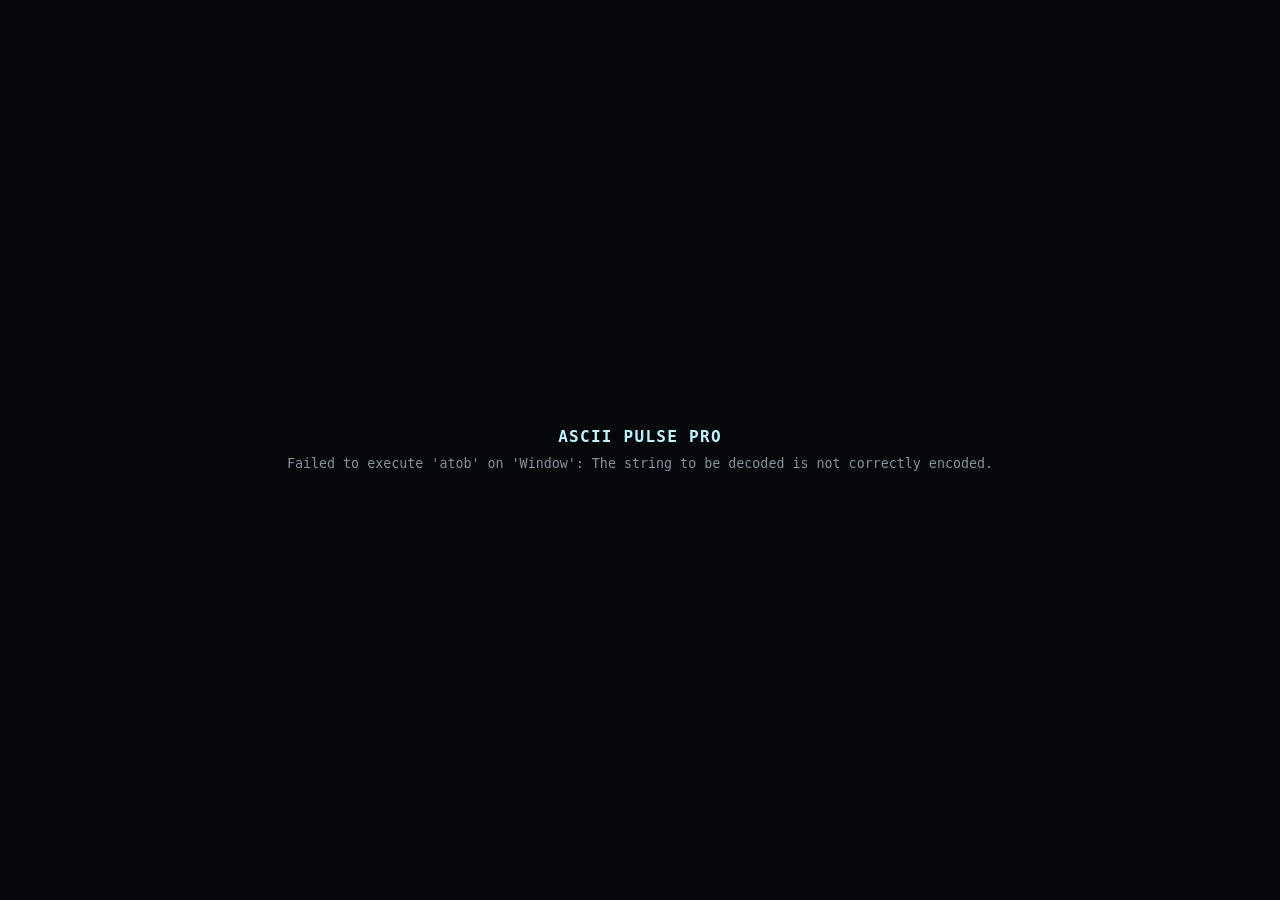
==== commit 6000307e: "Upgrade ASCII Pulse to PRO music video engine" ====
--- a/ascii-pulse-test.html
+++ b/ascii-pulse-test.html
@@ -1,79 +1,36 @@
 <!doctype html>
 <html lang="en">
 <head>
-<meta charset="utf-8" />
-<meta name="viewport" content="width=device-width,initial-scale=1,viewport-fit=cover,user-scalable=no" />
-<meta name="theme-color" content="#05070a" />
-<meta name="apple-mobile-web-app-capable" content="yes" />
-<meta name="apple-mobile-web-app-status-bar-style" content="black-translucent" />
-<title>ASCII PULSE</title>
+<meta charset="utf-8">
+<meta name="viewport" content="width=device-width,initial-scale=1,viewport-fit=cover,user-scalable=no">
+<meta name="theme-color" content="#05070a">
+<meta name="apple-mobile-web-app-capable" content="yes">
+<meta name="apple-mobile-web-app-status-bar-style" content="black-translucent">
+<title>ASCII PULSE PRO</title>
 <style>
-:root{--bg:#05070a;--panel:#0b0f14;--panel2:#111720;--line:#202833;--text:#f4f7fb;--muted:#8c96a6;--accent:#59d8ff;--accent2:#bff5ff;--safeTop:env(safe-area-inset-top);--safeBottom:env(safe-area-inset-bottom)}
-*{box-sizing:border-box;-webkit-tap-highlight-color:transparent}html,body{margin:0;height:100%;background:var(--bg);color:var(--text);font-family:ui-monospace,SFMono-Regular,Menlo,Monaco,Consolas,monospace;overflow:hidden}body{padding:var(--safeTop) 0 var(--safeBottom)}button,input,select{font:inherit}button,select,label.file{min-height:44px;border:1px solid var(--line);background:var(--panel2);color:var(--text);border-radius:12px;padding:9px 10px;font-weight:800}button{cursor:pointer}button.active,button.primary{border-color:var(--accent);color:var(--accent2);box-shadow:0 0 18px #59d8ff22}button.primary{background:#123542}.app{height:100%;display:grid;grid-template-rows:auto minmax(0,1fr) auto}.top{display:flex;align-items:center;gap:8px;padding:8px 10px;border-bottom:1px solid var(--line);background:#05070aee;backdrop-filter:blur(10px);z-index:3}.brand{font-weight:900;letter-spacing:.07em;white-space:nowrap}.brand span{color:var(--accent)}.track{font-size:11px;color:var(--accent2);flex:1;min-width:0;overflow:hidden;text-overflow:ellipsis;white-space:nowrap;text-align:center}.stageWrap{position:relative;min-height:0;background:#000;overflow:hidden;display:grid;place-items:center}.stage{position:relative;width:100%;height:100%;min-height:220px;background:#000;overflow:hidden}canvas{position:absolute;inset:0;width:100%;height:100%;display:block}.badge{position:absolute;left:10px;top:10px;background:#0009;border:1px solid #ffffff18;padding:6px 8px;border-radius:999px;font-size:10px;color:#d3e8ee;pointer-events:none;z-index:3}.controls{background:var(--panel);border-top:1px solid var(--line);padding:8px 8px calc(8px + var(--safeBottom));max-height:50vh;overflow:auto;-webkit-overflow-scrolling:touch}.transport{display:grid;grid-template-columns:44px 50px minmax(0,1fr) 44px;gap:6px;align-items:center}.seek{width:100%;accent-color:var(--accent)}.time{font-size:11px;text-align:center;color:#dbe4ed;margin-top:2px}.file{display:block;text-align:center;border-style:dashed!important;color:var(--accent2);margin-top:7px}.file input{display:none}.tabs{display:flex;gap:6px;overflow-x:auto;padding:7px 0}.tabs button{flex:0 0 auto;min-width:78px}.panel{display:none;border-top:1px solid var(--line);padding-top:8px}.panel.active{display:block}.grid{display:grid;grid-template-columns:repeat(3,minmax(0,1fr));gap:6px}.grid.two{grid-template-columns:repeat(2,minmax(0,1fr))}.grid.four{grid-template-columns:repeat(4,minmax(0,1fr))}.field{margin-top:7px;background:#080c11;border:1px solid var(--line);border-radius:12px;padding:8px}.field label{display:flex;justify-content:space-between;gap:8px;font-size:11px;margin-bottom:6px;color:#dce5ef}.field input[type=range]{width:100%;accent-color:var(--accent)}.field input[type=text],.field input[type=number],.field select{width:100%;min-height:42px;border:1px solid var(--line);background:#080c11;color:var(--text);border-radius:10px;padding:8px}.field input[type=color]{width:100%;height:42px;border:0;background:transparent}.note{font-size:10px;color:var(--muted);line-height:1.45;margin-top:7px}.sectionTitle{font-size:10px;color:var(--muted);letter-spacing:.1em;margin:8px 1px 6px}.storybar{display:flex;gap:7px;overflow-x:auto;padding:5px 0 8px}.sceneCard{flex:0 0 145px;border:1px solid var(--line);border-radius:12px;background:#090d12;padding:6px}.sceneCard.active{border-color:var(--accent)}.sceneCard img{width:100%;aspect-ratio:16/9;object-fit:cover;border-radius:8px;background:#000;display:block}.sceneMeta{display:flex;justify-content:space-between;gap:4px;font-size:9px;color:#b9c3cf;margin-top:5px}.sceneBtns{display:grid;grid-template-columns:1fr 1fr;gap:4px;margin-top:5px}.sceneBtns button{min-height:34px;padding:4px;font-size:9px}.statusLine{display:flex;gap:10px;flex-wrap:wrap;font-size:10px;color:#93a1b0;margin-top:6px}.fullScene{position:fixed!important;inset:0!important;width:100vw!important;height:100dvh!important;z-index:99999!important;background:#000!important}.fullScene .badge{display:none}.fullOverlay{display:none;position:fixed;left:0;right:0;bottom:calc(12px + var(--safeBottom));z-index:100000;justify-content:center;gap:6px;pointer-events:none}.fullOverlay button{pointer-events:auto;background:#000b;backdrop-filter:blur(10px)}body.sceneMode .top,body.sceneMode .controls{display:none}body.sceneMode .app{display:block;height:100dvh;padding:0}body.sceneMode .stageWrap{position:fixed;inset:0;width:100vw;height:100dvh;z-index:99999}body.sceneMode .stage{width:100%;height:100%}body.sceneMode .fullOverlay{display:flex}body.cleanMode .fullOverlay{display:none!important}.hiddenMedia{display:none}.seg{display:flex;gap:5px}.seg button{flex:1}.advanced{display:none}.advanced.open{display:block}
-@media(min-width:900px){.app{grid-template-columns:minmax(0,1fr) 380px;grid-template-rows:auto minmax(0,1fr)}.top{grid-column:1/3}.stageWrap{grid-column:1;grid-row:2}.controls{grid-column:2;grid-row:2;max-height:none;border-left:1px solid var(--line);border-top:0}}
+html,body{margin:0;height:100%;background:#05070a;color:#eefbff;font-family:ui-monospace,SFMono-Regular,Menlo,monospace;display:grid;place-items:center}#load{text-align:center;padding:24px;line-height:1.6}b{color:#bff5ff;letter-spacing:.08em}small{color:#82929f}.bar{width:220px;max-width:70vw;height:5px;background:#13202a;border-radius:99px;margin:16px auto;overflow:hidden}.bar i{display:block;height:100%;width:30%;background:#59d8ff;animation:a 1s infinite alternate ease-in-out}@keyframes a{to{width:100%}}
 </style>
 </head>
 <body>
-<div class="app">
-<header class="top"><div class="brand">ASCII<span>PULSE</span></div><div id="track" class="track">iPhone live core • expanded</div><button id="full" aria-label="Full Scene">⛶</button></header>
-<main class="stageWrap"><div id="stage" class="stage"><canvas id="c"></canvas><div id="badge" class="badge">VISUAL READY</div></div></main>
-<section class="controls">
-<div class="transport"><button id="restart">↺</button><button id="play" class="primary">▶</button><div><input id="seek" class="seek" type="range" min="0" max="1000" value="0"><div id="time" class="time">00:00 / 00:00</div></div><button id="mute">🔊</button></div>
-<label class="file">UPLOAD MUSIC (WAV / MP3 / M4A)<input id="file" type="file" accept="audio/*,.wav,.mp3,.m4a"></label>
-<div class="tabs"><button data-tab="visual" class="active">VISUAL</button><button data-tab="ascii">ASCII</button><button data-tab="media">MEDIA</button><button data-tab="audioPanel">AUDIO</button><button data-tab="color">COLOR</button><button data-tab="fx">FX</button><button data-tab="scenes">SCENES</button></div>
-<div id="visual" class="panel active">
-<div class="sectionTitle">2D + PSEUDO 3D VISUALS</div>
-<div class="grid four"><button data-mode="ring" class="mode active">RING</button><button data-mode="circle" class="mode">CIRCLE</button><button data-mode="triangle" class="mode">TRIANGLE</button><button data-mode="wave" class="mode">WAVE</button><button data-mode="particles" class="mode">PARTICLES</button><button data-mode="square" class="mode">SQUARE</button><button data-mode="star" class="mode">STAR</button><button data-mode="spiral" class="mode">SPIRAL</button><button data-mode="grid" class="mode">GRID</button><button data-mode="blob" class="mode">BLOB</button><button data-mode="sphere" class="mode">SPHERE</button><button data-mode="cube" class="mode">CUBE</button><button data-mode="torus" class="mode">TORUS</button><button data-mode="tunnel" class="mode">TUNNEL</button><button data-mode="line" class="mode">LINE</button><button data-mode="cross" class="mode">CROSS</button></div>
-<div class="sectionTitle">QUICK MACROS</div>
-<div class="field"><label><span>Motion</span><span id="mv">55</span></label><input id="motion" type="range" min="0" max="100" value="55"></div>
-<div class="field"><label><span>Chaos</span><span id="chaosV">18</span></label><input id="chaos" type="range" min="0" max="100" value="18"></div>
-<div class="field"><label><span>Evolution</span><span id="evolutionV">25</span></label><input id="evolution" type="range" min="0" max="100" value="25"></div>
-<div class="field"><label><span>Detail</span><span id="detailV">60</span></label><input id="detail" type="range" min="20" max="100" value="60"></div>
-<div class="grid two"><button id="random">✦ RANDOMIZE</button><button id="mutate">MUTATE</button><button id="freezeVisual">FREEZE VISUAL</button><button id="freezeReaction">FREEZE REACTION</button></div>
-<button id="advVisualToggle" style="width:100%;margin-top:7px">ADVANCED ▼</button><div id="advVisual" class="advanced"><div class="field"><label><span>Size</span><span id="sizeV">100%</span></label><input id="size" type="range" min="30" max="180" value="100"></div><div class="field"><label><span>Rotation</span><span id="rotationV">30</span></label><input id="rotation" type="range" min="0" max="100" value="30"></div><div class="field"><label><span>Duplicates / Echo</span><span id="dupV">1</span></label><input id="duplicates" type="range" min="1" max="8" value="1"></div><div class="field"><label><span>Seed</span><span></span></label><input id="seed" type="number" min="1" max="999999" value="482716"></div></div>
-</div>
-<div id="ascii" class="panel"><div class="seg"><button id="asciiOff" class="active">OFF</button><button id="asciiOverlay">OVERLAY</button><button id="asciiOnly">ASCII ONLY</button></div><div class="sectionTitle">CHARACTER SET</div><div class="grid"><button class="charset active" data-set=" .:-=+*#%@">CLASSIC</button><button class="charset" data-set="@%#*+=-:. ">DENSE</button><button class="charset" data-set="01">BINARY</button><button class="charset" data-set="0123456789">DIGITAL</button><button class="charset" data-set="ABCDEFGHIJKLMNOPQRSTUVWXYZ">LETTERS</button><button class="charset" data-set="+-*/<>[]{}()">SYMBOLS</button></div><div class="field"><label><span>Custom text / letters</span><span></span></label><input id="customChars" type="text" placeholder="PETER"></div><div class="field"><label><span>Character Size</span><span id="asciiSizeV">12</span></label><input id="asciiSize" type="range" min="7" max="30" value="12"></div><div class="field"><label><span>Density</span><span id="asciiDensityV">70</span></label><input id="asciiDensity" type="range" min="20" max="100" value="70"></div><div class="field"><label><span>ASCII Opacity</span><span id="asciiOpacityV">80%</span></label><input id="asciiOpacity" type="range" min="10" max="100" value="80"></div><div class="field"><label><span>Jitter</span><span id="asciiJitterV">8</span></label><input id="asciiJitter" type="range" min="0" max="50" value="8"></div><div class="note">ASCII samples the live canvas, including shapes, photo and video.</div></div>
-<div id="media" class="panel"><div class="grid two"><label class="file">UPLOAD PHOTO<input id="photoFile" type="file" accept="image/*"></label><label class="file">UPLOAD VIDEO<input id="videoFile" type="file" accept="video/*,.mp4,.webm,.mov"></label></div><div class="seg"><button id="mediaOff" class="active">MEDIA OFF</button><button id="usePhoto">PHOTO</button><button id="useVideo">VIDEO</button></div><div class="field"><label><span>Media Mix</span><span id="mediaMixV">70%</span></label><input id="mediaMix" type="range" min="0" max="100" value="70"></div><div class="field"><label><span>Zoom</span><span id="mediaZoomV">100%</span></label><input id="mediaZoom" type="range" min="50" max="220" value="100"></div><div class="field"><label><span>Media Reactivity</span><span id="mediaReactV">35%</span></label><input id="mediaReact" type="range" min="0" max="150" value="35"></div><div class="field"><label><span>Video Speed</span><span id="videoSpeedV">100%</span></label><input id="videoSpeed" type="range" min="25" max="200" value="100"></div><div class="note">Video audio is muted. The uploaded music remains master.</div></div>
-<div id="audioPanel" class="panel"><div class="field"><label><span>Music Reactivity</span><span id="rv">100%</span></label><input id="react" type="range" min="0" max="200" value="100"></div><div class="grid two"><div class="field"><label><span>SUB</span><span id="subV">100%</span></label><input id="subSens" type="range" min="0" max="200" value="100"></div><div class="field"><label><span>BASS</span><span id="bassV">100%</span></label><input id="bassSens" type="range" min="0" max="200" value="100"></div><div class="field"><label><span>MID</span><span id="midV">100%</span></label><input id="midSens" type="range" min="0" max="200" value="100"></div><div class="field"><label><span>HIGH</span><span id="highV">100%</span></label><input id="highSens" type="range" min="0" max="200" value="100"></div><div class="field"><label><span>AIR</span><span id="airV">100%</span></label><input id="airSens" type="range" min="0" max="200" value="100"></div><div class="field"><label><span>Response</span><span id="responseV">55</span></label><input id="response" type="range" min="5" max="100" value="55"></div></div><div class="field"><label><span>Impact</span><span id="impactV">100%</span></label><input id="impact" type="range" min="0" max="200" value="100"></div><div id="bands" class="statusLine"><span>SUB 0.00</span><span>BASS 0.00</span><span>MID 0.00</span><span>HIGH 0.00</span><span>AIR 0.00</span></div></div>
-<div id="color" class="panel"><div class="sectionTitle">PALETTES</div><div class="grid"><button class="palette active" data-pal="cyan">CYAN</button><button class="palette" data-pal="mono">MONO</button><button class="palette" data-pal="amber">AMBER</button><button class="palette" data-pal="green">GREEN</button><button class="palette" data-pal="fire">FIRE</button><button class="palette" data-pal="purple">PURPLE</button></div><div class="grid two"><div class="field"><label>Foreground</label><input id="fg" type="color" value="#59d8ff"></div><div class="field"><label>Background</label><input id="bg" type="color" value="#000000"></div></div><div class="field"><label><span>Color Motion</span><span id="colorMotionV">25</span></label><input id="colorMotion" type="range" min="0" max="100" value="25"></div><div class="field"><label><span>Color Reactivity</span><span id="colorReactV">80%</span></label><input id="colorReact" type="range" min="0" max="200" value="80"></div></div>
-<div id="fx" class="panel"><div class="field"><label><span>Feedback / Trails</span><span id="feedbackV">18</span></label><input id="feedback" type="range" min="0" max="92" value="18"></div><div class="field"><label><span>Glow</span><span id="glowV">38</span></label><input id="glow" type="range" min="0" max="100" value="38"></div><div class="field"><label><span>Pixelation</span><span id="pixelV">0</span></label><input id="pixel" type="range" min="0" max="80" value="0"></div><div class="field"><label><span>Scanlines</span><span id="scanV">0</span></label><input id="scanlines" type="range" min="0" max="100" value="0"></div><div class="field"><label><span>Mirror</span><span id="mirrorV">0</span></label><input id="mirror" type="range" min="0" max="2" value="0"></div><div class="grid two"><button id="clean">CLEAN OUTPUT: OFF</button><button id="wake">KEEP AWAKE</button></div></div>
-<div id="scenes" class="panel"><div class="grid two"><button id="addScene" class="primary">+ ADD SCENE</button><button id="playStoryboard">▶ PLAY STORYBOARD</button></div><div class="grid two" style="margin-top:6px"><select id="transition"><option>CUT</option><option>FADE</option><option>CROSSFADE</option><option>ZOOM</option><option>GLITCH</option><option>ASCII DISSOLVE</option></select><button id="clearScenes">CLEAR STORYBOARD</button></div><div id="storybar" class="storybar"></div><div class="note">Scene start time = current music time. Storyboard follows audio.currentTime.</div></div>
-</section></div>
-<div class="fullOverlay"><button id="fullPlay">⏯</button><button id="fullRandom">RANDOM</button><button id="fullExit">EXIT</button></div>
-<audio id="audio" playsinline preload="metadata"></audio><img id="photo" class="hiddenMedia" alt=""><video id="video" class="hiddenMedia" playsinline muted loop></video>
+<div id="load"><b>ASCII PULSE PRO</b><br><small>Loading professional music-video engine…</small><div class="bar"><i></i></div></div>
+<script src="ap-pro-0.js?v=pro-20260823"></script>
+<script src="ap-pro-1.js?v=pro-20260823"></script>
+<script src="ap-pro-2.js?v=pro-20260823"></script>
+<script src="ap-pro-3.js?v=pro-20260823"></script>
+<script src="ap-pro-4.js?v=pro-20260823"></script>
 <script>
-(()=>{'use strict';
-const $=s=>document.querySelector(s),$$=s=>[...document.querySelectorAll(s)],clamp=(v,a,b)=>Math.min(b,Math.max(a,Number.isFinite(Number(v))?Number(v):a)),lerp=(a,b,t)=>a+(b-a)*t;
-const fmt=s=>{s=Number.isFinite(s)?s:0;return String(Math.floor(s/60)).padStart(2,'0')+':'+String(Math.floor(s%60)).padStart(2,'0')};
-const c=$('#c'),ctx=c.getContext('2d',{alpha:false}),stage=$('#stage'),audio=$('#audio'),photo=$('#photo'),video=$('#video'),fb=document.createElement('canvas'),fbctx=fb.getContext('2d'),fxCanvas=document.createElement('canvas'),fxctx=fxCanvas.getContext('2d'),sample=document.createElement('canvas'),sctx=sample.getContext('2d',{willReadFrequently:true});
-const state={mode:'ring',phase:0,last:performance.now(),sub:0,bass:0,mid:0,high:0,air:0,av:{sub:.03,bass:.06,mid:.05,high:.04,air:.02},url:null,photoUrl:null,videoUrl:null,mediaMode:'off',asciiMode:'off',chars:' .:-=+*#%@',freezeVisual:false,freezeReaction:false,seed:482716,scenes:[],activeScene:-1,storyboard:false,transitionStart:0,transitionType:'CUT',transitionShot:null,wakeLock:null};let ac=null,src=null,an=null,freq=null;
-function hash(n){let x=Math.sin((n+state.seed)*12.9898)*43758.5453;return x-Math.floor(x)}function resize(){const r=stage.getBoundingClientRect(),pr=Math.min(devicePixelRatio||1,2),w=Math.max(2,Math.floor(r.width*pr)),h=Math.max(2,Math.floor(r.height*pr));if(c.width!==w||c.height!==h){c.width=w;c.height=h;fb.width=w;fb.height=h;fxCanvas.width=w;fxCanvas.height=h}}new ResizeObserver(resize).observe(stage);addEventListener('resize',resize,{passive:true});
-async function graph(){if(!ac){const AC=window.AudioContext||window.webkitAudioContext;if(!AC)throw Error('Web Audio unsupported');ac=new AC();src=ac.createMediaElementSource(audio);an=ac.createAnalyser();an.fftSize=2048;an.smoothingTimeConstant=.78;freq=new Uint8Array(an.frequencyBinCount);src.connect(an);an.connect(ac.destination)}if(ac.state==='suspended')await ac.resume()}
-function band(lo,hi){if(!an||!freq||!ac)return 0;const ny=ac.sampleRate/2,a=Math.floor(lo/ny*freq.length),b=Math.ceil(hi/ny*freq.length);let s=0,n=0;for(let i=Math.max(0,a);i<=Math.min(freq.length-1,b);i++){const x=freq[i]/255;s+=x*x;n++}return n?Math.sqrt(s/n):0}
-function updateAudio(){const response=.05+clamp($('#response').value,5,100)/100*.32;if(!an||audio.paused||state.freezeReaction){for(const k of ['sub','bass','mid','high','air'])state[k]=lerp(state[k],0,.06);return}an.getByteFrequencyData(freq);const raw={sub:band(20,60),bass:band(60,200),mid:band(200,2400),high:band(2400,12000),air:band(12000,20000)};for(const k of Object.keys(raw)){state.av[k]=lerp(state.av[k],Math.max(.015,raw[k]),.012);state[k]=lerp(state[k],clamp(raw[k]/(state.av[k]*2.05)-.08,0,1),response)}}
-function sensitivities(){const r=clamp($('#react').value,0,200)/100;return{sub:state.sub*r*clamp($('#subSens').value,0,200)/100,bass:state.bass*r*clamp($('#bassSens').value,0,200)/100,mid:state.mid*r*clamp($('#midSens').value,0,200)/100,high:state.high*r*clamp($('#highSens').value,0,200)/100,air:state.air*r*clamp($('#airSens').value,0,200)/100}}
-function rgb(hex){const n=parseInt(hex.slice(1),16);return[(n>>16)&255,(n>>8)&255,n&255]}function colorWithEnergy(hex,e,a=1){const[r,g,b]=rgb(hex),k=e*75*clamp($('#colorReact').value,0,200)/100;return`rgba(${clamp(r+k,0,255)},${clamp(g+k*.3,0,255)},${clamp(b+k*.15,0,255)},${a})`}
-function drawMedia(w,h,E){if(state.mediaMode==='off')return;const el=state.mediaMode==='photo'?photo:video;if(!(el.naturalWidth||el.videoWidth))return;const sw=el.naturalWidth||el.videoWidth,sh=el.naturalHeight||el.videoHeight,mix=clamp($('#mediaMix').value,0,100)/100,zoom=clamp($('#mediaZoom').value,50,220)/100*(1+E.bass*clamp($('#mediaReact').value,0,150)/100*.12),scale=Math.max(w/sw,h/sh)*zoom,dw=sw*scale,dh=sh*scale;ctx.save();ctx.globalAlpha=mix;ctx.drawImage(el,(w-dw)/2,(h-dh)/2,dw,dh);ctx.restore()}
-function ring(x,y,s){ctx.beginPath();ctx.arc(x,y,s,0,Math.PI*2);ctx.lineWidth=Math.max(3,s*.055);ctx.stroke();ctx.beginPath();ctx.arc(x,y,s*.58,0,Math.PI*2);ctx.lineWidth=Math.max(1,s*.013);ctx.stroke()}function tri(x,y,s,r){ctx.save();ctx.translate(x,y);ctx.rotate(r);ctx.beginPath();for(let i=0;i<3;i++){const a=-Math.PI/2+i*Math.PI*2/3,px=Math.cos(a)*s,py=Math.sin(a)*s;i?ctx.lineTo(px,py):ctx.moveTo(px,py)}ctx.closePath();ctx.lineWidth=Math.max(3,s*.05);ctx.stroke();ctx.restore()}function poly(x,y,s,r,n){ctx.save();ctx.translate(x,y);ctx.rotate(r);ctx.beginPath();for(let i=0;i<n;i++){const a=-Math.PI/2+i*Math.PI*2/n,px=Math.cos(a)*s,py=Math.sin(a)*s;i?ctx.lineTo(px,py):ctx.moveTo(px,py)}ctx.closePath();ctx.stroke();ctx.restore()}function star(x,y,s,r){ctx.save();ctx.translate(x,y);ctx.rotate(r);ctx.beginPath();for(let i=0;i<10;i++){const rr=i%2?s*.42:s,a=-Math.PI/2+i*Math.PI/5,px=Math.cos(a)*rr,py=Math.sin(a)*rr;i?ctx.lineTo(px,py):ctx.moveTo(px,py)}ctx.closePath();ctx.stroke();ctx.restore()}
-function wave(w,h,a,p){ctx.beginPath();for(let x=0;x<=w;x+=Math.max(2,w/170)){const y=h/2+Math.sin(x/w*Math.PI*4+p)*a+Math.sin(x/w*Math.PI*10-p*.4)*a*.2;x?ctx.lineTo(x,y):ctx.moveTo(x,y)}ctx.lineWidth=Math.max(2,w/240);ctx.stroke()}function spiral(x,y,s,p){ctx.beginPath();for(let i=0;i<320;i++){const q=i/319,t=q*Math.PI*8,r=s*q,a=t+p,px=x+Math.cos(a)*r,py=y+Math.sin(a)*r;i?ctx.lineTo(px,py):ctx.moveTo(px,py)}ctx.stroke()}function particles(x,y,s,p,e){const count=Math.round(45+clamp($('#detail').value,20,100)*.75);for(let i=0;i<count;i++){const a=i*2.399963+p*.1,r=s*Math.sqrt((i+.5)/count)*(1+e*.25*Math.sin(i*.6+p)),px=x+Math.cos(a)*r,py=y+Math.sin(a)*r;ctx.beginPath();ctx.arc(px,py,1.5+(i%9===0?2:0)+e*1.8,0,Math.PI*2);ctx.fill()}}
-function grid(w,h,p,e){const step=Math.max(28,Math.min(w,h)/10);ctx.lineWidth=1.5;for(let y=-step;y<h+step;y+=step){ctx.beginPath();for(let x=0;x<=w;x+=12){const yy=y+Math.sin(x*.012+p+y*.006)*step*.18*(1+e);x?ctx.lineTo(x,yy):ctx.moveTo(x,yy)}ctx.stroke()}for(let x=0;x<w+step;x+=step){ctx.beginPath();ctx.moveTo(x,0);ctx.lineTo(x,h);ctx.stroke()}}function blob(x,y,s,p,e){ctx.beginPath();for(let i=0;i<=80;i++){const a=i/80*Math.PI*2,r=s*(1+.12*Math.sin(a*3+p)+.08*Math.sin(a*7-p*.6)+e*.08*Math.sin(a*11+p*2)),px=x+Math.cos(a)*r,py=y+Math.sin(a)*r;i?ctx.lineTo(px,py):ctx.moveTo(px,py)}ctx.closePath();ctx.stroke()}
-function sphere(x,y,s,p,e){ctx.save();ctx.translate(x,y);for(let j=-4;j<=4;j++){ctx.beginPath();for(let i=0;i<=70;i++){const a=i/70*Math.PI*2,lat=j/4*Math.PI*.42,xx=Math.cos(a)*Math.cos(lat),z=Math.sin(a)*Math.cos(lat),yy=Math.sin(lat),rot=p*.5+e*.3,xr=xx*Math.cos(rot)-z*Math.sin(rot),zr=xx*Math.sin(rot)+z*Math.cos(rot),pers=1/(1.45-zr*.22),px=xr*s*pers,py=yy*s*pers;i?ctx.lineTo(px,py):ctx.moveTo(px,py)}ctx.stroke()}ctx.restore()}function cube(x,y,s,p,e){const v=[[-1,-1,-1],[1,-1,-1],[1,1,-1],[-1,1,-1],[-1,-1,1],[1,-1,1],[1,1,1],[-1,1,1]],ed=[[0,1],[1,2],[2,3],[3,0],[4,5],[5,6],[6,7],[7,4],[0,4],[1,5],[2,6],[3,7]],ry=p*.5,rx=p*.31+e*.2,pts=v.map(([xx,yy,z])=>{let x1=xx*Math.cos(ry)-z*Math.sin(ry),z1=xx*Math.sin(ry)+z*Math.cos(ry),y1=yy*Math.cos(rx)-z1*Math.sin(rx),z2=yy*Math.sin(rx)+z1*Math.cos(rx),q=1/(3.4-z2);return[x+x1*s*q*2.5,y+y1*s*q*2.5]});for(const[a,b]of ed){ctx.beginPath();ctx.moveTo(...pts[a]);ctx.lineTo(...pts[b]);ctx.stroke()}}function torus(x,y,s,p,e){const R=s*.6,r=s*.23;for(let j=0;j<8;j++){ctx.beginPath();for(let i=0;i<=80;i++){const u=i/80*Math.PI*2,v=j/8*Math.PI*2+p*.35,xx=(R+r*Math.cos(v))*Math.cos(u),yy=r*Math.sin(v),z=(R+r*Math.cos(v))*Math.sin(u),ry=p*.45,xr=xx*Math.cos(ry)-z*Math.sin(ry),zr=xx*Math.sin(ry)+z*Math.cos(ry),pers=1/(1.8-zr/(s*2.8)),px=x+xr*pers,py=y+yy*pers*(1+e*.2);i?ctx.lineTo(px,py):ctx.moveTo(px,py)}ctx.stroke()}}function tunnel(x,y,s,p){for(let i=0;i<14;i++){const q=(i/14+p*.08)%1,rr=s*(.12+q*1.15),off=Math.sin(p*.6+i)*s*.08*(1-q);ctx.globalAlpha=.2+.8*q;ctx.beginPath();ctx.arc(x+off,y+Math.cos(p*.45+i*.8)*s*.05*(1-q),rr,0,Math.PI*2);ctx.stroke()}ctx.globalAlpha=1}
-function drawVisual(w,h,E){const min=Math.min(w,h),cx=w/2,cy=h/2,base=min*.20*clamp($('#size').value,30,180)/100,chaos=clamp($('#chaos').value,0,100)/100,evol=clamp($('#evolution').value,0,100)/100,rotAmt=clamp($('#rotation').value,0,100)/100,pulse=1+E.bass*.38+E.sub*.18+Math.sin(state.phase*.9)*.025,s=base*pulse,rot=state.phase*(.06+.5*rotAmt)+E.mid*.6,x=cx+(hash(Math.floor(state.phase*.4))-.5)*chaos*min*.05+Math.sin(state.phase*.12)*evol*min*.025,y=cy+(hash(Math.floor(state.phase*.4)+22)-.5)*chaos*min*.05+Math.cos(state.phase*.11)*evol*min*.02,dup=clamp($('#duplicates').value,1,8);for(let d=0;d<dup;d++){ctx.save();if(dup>1){ctx.globalAlpha=.25+.75*(1-d/dup);ctx.translate(Math.sin(d*2.2+state.phase*.2)*s*.08*d,Math.cos(d*1.6-state.phase*.15)*s*.05*d)}switch(state.mode){case'circle':ctx.beginPath();ctx.arc(x,y,s*.82,0,Math.PI*2);ctx.fill();break;case'triangle':tri(x,y,s,rot);break;case'wave':wave(w,h,min*(.055+E.bass*.12),state.phase*1.6);break;case'particles':particles(x,y,min*.30,state.phase,E.bass+E.high*.3);break;case'square':poly(x,y,s,rot,4);break;case'star':star(x,y,s,rot);break;case'spiral':spiral(x,y,min*.28,state.phase*.7);break;case'grid':grid(w,h,state.phase,E.bass);break;case'blob':blob(x,y,s,state.phase,E.bass);break;case'sphere':sphere(x,y,s*1.2,state.phase,E.bass);break;case'cube':cube(x,y,s*1.25,state.phase,E.bass);break;case'torus':torus(x,y,s*1.5,state.phase,E.bass);break;case'tunnel':tunnel(x,y,s*1.6,state.phase);break;case'line':ctx.beginPath();ctx.moveTo(x-s*1.5,y);ctx.lineTo(x+s*1.5,y+Math.sin(state.phase)*s*.2);ctx.stroke();break;case'cross':ctx.beginPath();ctx.moveTo(x-s,y);ctx.lineTo(x+s,y);ctx.moveTo(x,y-s);ctx.lineTo(x,y+s);ctx.stroke();break;default:ring(x,y,s)}ctx.restore()}}
-function asciiPass(w,h,E){if(state.asciiMode==='off')return;const custom=$('#customChars').value.trim(),chars=custom||state.chars||' .:-=+*#%@',size=clamp($('#asciiSize').value,7,30),density=clamp($('#asciiDensity').value,20,100)/100,opacity=clamp($('#asciiOpacity').value,10,100)/100,jitter=clamp($('#asciiJitter').value,0,50)/50,cols=Math.max(18,Math.floor(w/(size*(.85+(1-density)*1.8)))),rows=Math.max(12,Math.floor(h/(size*1.05))),scale=Math.max(1,Math.sqrt(cols*rows/1800)),cw=Math.max(8,Math.floor(cols/scale)),ch=Math.max(6,Math.floor(rows/scale));sample.width=cw;sample.height=ch;sctx.drawImage(c,0,0,c.width,c.height,0,0,cw,ch);let img;try{img=sctx.getImageData(0,0,cw,ch).data}catch(e){return}if(state.asciiMode==='only'){ctx.fillStyle=$('#bg').value;ctx.fillRect(0,0,w,h)}ctx.save();ctx.font=`700 ${size}px ui-monospace,SFMono-Regular,Menlo,monospace`;ctx.textAlign='center';ctx.textBaseline='middle';ctx.shadowBlur=0;const sx=w/cw,sy=h/ch;for(let yy=0;yy<ch;yy++)for(let xx=0;xx<cw;xx++){const i=(yy*cw+xx)*4,lum=(img[i]*.2126+img[i+1]*.7152+img[i+2]*.0722)/255;if(lum<.035&&state.asciiMode==='overlay')continue;const idx=clamp(Math.floor(lum*(chars.length-1)+E.high*2),0,chars.length-1),jx=(hash(i+1)-.5)*jitter*sx*.4,jy=(hash(i+2)-.5)*jitter*sy*.4;ctx.globalAlpha=opacity*(.25+.75*lum);ctx.fillText(chars[idx],(xx+.5)*sx+jx,(yy+.5)*sy+jy)}ctx.restore();ctx.globalAlpha=1}
-function postFX(w,h){const pix=clamp($('#pixel').value,0,80),scan=clamp($('#scanlines').value,0,100)/100,mirror=clamp($('#mirror').value,0,2);if(pix>0){const k=Math.max(2,Math.round(2+pix/5)),sw=Math.max(2,Math.floor(w/k)),sh=Math.max(2,Math.floor(h/k));fxCanvas.width=sw;fxCanvas.height=sh;fxctx.imageSmoothingEnabled=false;fxctx.drawImage(c,0,0,w,h,0,0,sw,sh);ctx.imageSmoothingEnabled=false;ctx.drawImage(fxCanvas,0,0,sw,sh,0,0,w,h);ctx.imageSmoothingEnabled=true;fxCanvas.width=w;fxCanvas.height=h}if(mirror>0){fxctx.clearRect(0,0,w,h);fxctx.drawImage(c,0,0);ctx.save();ctx.globalAlpha=.45;if(mirror===1){ctx.translate(w,0);ctx.scale(-1,1)}else{ctx.translate(0,h);ctx.scale(1,-1)}ctx.drawImage(fxCanvas,0,0);ctx.restore()}if(scan>0){ctx.save();ctx.globalAlpha=.12*scan;ctx.fillStyle='#000';const step=Math.max(4,Math.round(7*(devicePixelRatio||1)));for(let y=0;y<h;y+=step)ctx.fillRect(0,y,w,Math.max(1,step*.35));ctx.restore()}}
-function snapshot(){return{mode:state.mode,mediaMode:state.mediaMode,asciiMode:state.asciiMode,chars:state.chars,photoUrl:state.photoUrl,videoUrl:state.videoUrl,values:Object.fromEntries(['motion','chaos','evolution','detail','size','rotation','duplicates','seed','customChars','asciiSize','asciiDensity','asciiOpacity','asciiJitter','mediaMix','mediaZoom','mediaReact','videoSpeed','react','subSens','bassSens','midSens','highSens','airSens','response','impact','fg','bg','colorMotion','colorReact','feedback','glow','pixel','scanlines','mirror'].map(id=>[id,$('#'+id).value]))}}
-function applySnapshot(s){if(!s)return;state.mode=s.mode||state.mode;state.mediaMode=s.mediaMode||'off';state.asciiMode=s.asciiMode||'off';state.chars=s.chars||state.chars;for(const[id,v]of Object.entries(s.values||{})){const el=$('#'+id);if(el)el.value=v}state.seed=Number($('#seed').value)||482716;if(s.photoUrl){state.photoUrl=s.photoUrl;photo.src=s.photoUrl}if(s.videoUrl){state.videoUrl=s.videoUrl;video.src=s.videoUrl}syncButtons()}
-function syncButtons(){$$('.mode').forEach(b=>b.classList.toggle('active',b.dataset.mode===state.mode));$('#asciiOff').classList.toggle('active',state.asciiMode==='off');$('#asciiOverlay').classList.toggle('active',state.asciiMode==='overlay');$('#asciiOnly').classList.toggle('active',state.asciiMode==='only');$('#mediaOff').classList.toggle('active',state.mediaMode==='off');$('#usePhoto').classList.toggle('active',state.mediaMode==='photo');$('#useVideo').classList.toggle('active',state.mediaMode==='video')}
-function renderStoryboard(){const bar=$('#storybar');bar.innerHTML='';state.scenes.sort((a,b)=>a.startTime-b.startTime);state.scenes.forEach((sc,i)=>{const card=document.createElement('div');card.className='sceneCard'+(i===state.activeScene?' active':'');card.innerHTML=`<img src="${sc.thumb}"><div class="sceneMeta"><b>${sc.name}</b><span>${fmt(sc.startTime)}</span></div><div class="sceneMeta"><span>${sc.transition}</span><span>${i<state.scenes.length-1?fmt(state.scenes[i+1].startTime-sc.startTime):'END'}</span></div><div class="sceneBtns"><button data-load="${i}">LOAD</button><button data-del="${i}">DELETE</button></div>`;bar.appendChild(card)});bar.querySelectorAll('[data-load]').forEach(b=>b.onclick=()=>{state.activeScene=Number(b.dataset.load);applySnapshot(state.scenes[state.activeScene].snap);renderStoryboard()});bar.querySelectorAll('[data-del]').forEach(b=>b.onclick=()=>{state.scenes.splice(Number(b.dataset.del),1);state.activeScene=-1;renderStoryboard()})}
-function switchScene(i){if(i===state.activeScene||!state.scenes[i])return;state.activeScene=i;applySnapshot(state.scenes[i].snap);renderStoryboard()}function storyboardTick(){if(!state.storyboard||!state.scenes.length)return;const cur=audio.currentTime||0;let idx=0;for(let i=0;i<state.scenes.length;i++)if(state.scenes[i].startTime<=cur)idx=i;switchScene(idx)}
-function frame(t){resize();const dt=Math.min(.05,(t-state.last)/1000||.016);state.last=t;updateAudio();storyboardTick();const w=c.width,h=c.height,E=sensitivities(),motion=clamp($('#motion').value,0,100)/100,evol=clamp($('#evolution').value,0,100)/100,fbAmt=clamp($('#feedback').value,0,92)/100;if(!state.freezeVisual)state.phase+=dt*(.35+motion*1.8+E.mid*1.1+evol*.4);fbctx.clearRect(0,0,w,h);fbctx.drawImage(c,0,0);ctx.globalCompositeOperation='source-over';ctx.fillStyle=$('#bg').value;ctx.globalAlpha=1;ctx.fillRect(0,0,w,h);if(fbAmt>0){ctx.save();ctx.globalAlpha=fbAmt*.82;const z=1+fbAmt*.006;ctx.translate(w/2,h/2);ctx.scale(z,z);ctx.translate(-w/2,-h/2);ctx.drawImage(fb,0,0,w,h);ctx.restore()}ctx.globalAlpha=1;drawMedia(w,h,E);const colE=(E.high+E.air+E.bass*.5)/2.5;ctx.strokeStyle=colorWithEnergy($('#fg').value,colE,.98);ctx.fillStyle=colorWithEnergy($('#fg').value,colE,.82);ctx.lineWidth=Math.max(2,Math.min(w,h)*.006);ctx.shadowBlur=clamp($('#glow').value,0,100)*.38*(1+E.bass*.5);ctx.shadowColor=$('#fg').value;drawVisual(w,h,E);asciiPass(w,h,E);postFX(w,h);updateLabels();requestAnimationFrame(frame)}requestAnimationFrame(frame);
-function updateLabels(){const pairs=[['rv','react','%'],['mv','motion',''],['chaosV','chaos',''],['evolutionV','evolution',''],['detailV','detail',''],['sizeV','size','%'],['rotationV','rotation',''],['dupV','duplicates',''],['asciiSizeV','asciiSize',''],['asciiDensityV','asciiDensity',''],['asciiOpacityV','asciiOpacity','%'],['asciiJitterV','asciiJitter',''],['mediaMixV','mediaMix','%'],['mediaZoomV','mediaZoom','%'],['mediaReactV','mediaReact','%'],['videoSpeedV','videoSpeed','%'],['subV','subSens','%'],['bassV','bassSens','%'],['midV','midSens','%'],['highV','highSens','%'],['airV','airSens','%'],['responseV','response',''],['impactV','impact','%'],['colorMotionV','colorMotion',''],['colorReactV','colorReact','%'],['feedbackV','feedback',''],['glowV','glow',''],['pixelV','pixel',''],['scanV','scanlines',''],['mirrorV','mirror','']];for(const[a,id,s]of pairs){const x=$('#'+a),y=$('#'+id);if(x&&y)x.textContent=y.value+s}$('#bands').innerHTML=`<span>SUB ${state.sub.toFixed(2)}</span><span>BASS ${state.bass.toFixed(2)}</span><span>MID ${state.mid.toFixed(2)}</span><span>HIGH ${state.high.toFixed(2)}</span><span>AIR ${state.air.toFixed(2)}</span>`}
-function clock(){const d=audio.duration||0,cur=audio.currentTime||0;$('#time').textContent=`${fmt(cur)} / ${fmt(d)}`;if(d&&!$('#seek').matches(':active'))$('#seek').value=Math.round(cur/d*1000);requestAnimationFrame(clock)}requestAnimationFrame(clock);
-$('#file').onchange=e=>{const f=e.target.files?.[0];if(!f)return;if(state.url)URL.revokeObjectURL(state.url);state.url=URL.createObjectURL(f);audio.src=state.url;audio.load();$('#track').textContent=f.name;$('#badge').textContent='AUDIO LOADED';state.storyboard=false};async function toggle(){try{if(!audio.src){$('#file').click();return}await graph();audio.paused?await audio.play():audio.pause()}catch(e){console.error(e);alert('Audio could not start. Choose the file again and tap Play.')}}$('#play').onclick=toggle;$('#fullPlay').onclick=toggle;audio.onplay=()=>{$('#play').textContent='❚❚';$('#badge').textContent='AUDIO REACTIVE'};audio.onpause=()=>{$('#play').textContent='▶';$('#badge').textContent='PAUSED • VISUAL STILL ACTIVE'};$('#restart').onclick=()=>audio.currentTime=0;$('#seek').oninput=()=>{if(audio.duration)audio.currentTime=Number($('#seek').value)/1000*audio.duration};$('#mute').onclick=()=>{audio.muted=!audio.muted;$('#mute').textContent=audio.muted?'🔇':'🔊'};
-$$('.tabs button').forEach(b=>b.onclick=()=>{$$('.tabs button').forEach(x=>x.classList.remove('active'));b.classList.add('active');$$('.panel').forEach(x=>x.classList.remove('active'));$('#'+b.dataset.tab).classList.add('active')});$$('.mode').forEach(b=>b.onclick=()=>{state.mode=b.dataset.mode;syncButtons()});$$('.charset').forEach(b=>b.onclick=()=>{$$('.charset').forEach(x=>x.classList.remove('active'));b.classList.add('active');state.chars=b.dataset.set});$('#asciiOff').onclick=()=>{state.asciiMode='off';syncButtons()};$('#asciiOverlay').onclick=()=>{state.asciiMode='overlay';syncButtons()};$('#asciiOnly').onclick=()=>{state.asciiMode='only';syncButtons()};
-$('#photoFile').onchange=e=>{const f=e.target.files?.[0];if(!f)return;state.photoUrl=URL.createObjectURL(f);photo.src=state.photoUrl;state.mediaMode='photo';syncButtons()};$('#videoFile').onchange=e=>{const f=e.target.files?.[0];if(!f)return;state.videoUrl=URL.createObjectURL(f);video.src=state.videoUrl;video.muted=true;video.loop=true;state.mediaMode='video';video.play().catch(()=>{});syncButtons()};$('#mediaOff').onclick=()=>{state.mediaMode='off';syncButtons()};$('#usePhoto').onclick=()=>state.photoUrl?(state.mediaMode='photo',syncButtons()):$('#photoFile').click();$('#useVideo').onclick=()=>state.videoUrl?(state.mediaMode='video',video.play().catch(()=>{}),syncButtons()):$('#videoFile').click();$('#videoSpeed').oninput=()=>video.playbackRate=clamp($('#videoSpeed').value,25,200)/100;
-const palettes={cyan:['#59d8ff','#000000'],mono:['#ffffff','#000000'],amber:['#ffb347','#060300'],green:['#52ff8a','#001a08'],fire:['#ff5a2a','#120000'],purple:['#c56cff','#090012']};$$('.palette').forEach(b=>b.onclick=()=>{$$('.palette').forEach(x=>x.classList.remove('active'));b.classList.add('active');const p=palettes[b.dataset.pal];$('#fg').value=p[0];$('#bg').value=p[1]});
-$('#random').onclick=()=>{const m=['ring','triangle','circle','wave','particles','square','star','spiral','grid','blob','sphere','cube','torus','tunnel'];state.mode=m[Math.floor(Math.random()*m.length)];$('#motion').value=Math.round(25+Math.random()*70);$('#chaos').value=Math.round(5+Math.random()*55);$('#evolution').value=Math.round(10+Math.random()*65);$('#feedback').value=Math.round(5+Math.random()*50);$('#glow').value=Math.round(20+Math.random()*75);$('#size').value=Math.round(70+Math.random()*60);$('#seed').value=Math.round(1+Math.random()*999998);state.seed=Number($('#seed').value);syncButtons()};$('#mutate').onclick=()=>{const jig=(id,a,min,max)=>{const e=$('#'+id);e.value=clamp(Number(e.value)+(Math.random()-.5)*a,min,max)};jig('motion',18,0,100);jig('chaos',15,0,100);jig('evolution',15,0,100);jig('feedback',12,0,92);jig('glow',16,0,100);jig('size',18,30,180)};$('#fullRandom').onclick=$('#random').onclick;$('#freezeVisual').onclick=()=>{state.freezeVisual=!state.freezeVisual;$('#freezeVisual').classList.toggle('active',state.freezeVisual)};$('#freezeReaction').onclick=()=>{state.freezeReaction=!state.freezeReaction;$('#freezeReaction').classList.toggle('active',state.freezeReaction)};$('#seed').oninput=()=>state.seed=Number($('#seed').value)||482716;$('#advVisualToggle').onclick=()=>{$('#advVisual').classList.toggle('open');$('#advVisualToggle').textContent=$('#advVisual').classList.contains('open')?'ADVANCED ▲':'ADVANCED ▼'};
-$('#addScene').onclick=()=>{state.scenes.push({name:'SCENE '+(state.scenes.length+1),startTime:audio.currentTime||0,transition:$('#transition').value,snap:snapshot(),thumb:c.toDataURL('image/jpeg',.55)});state.activeScene=state.scenes.length-1;renderStoryboard()};$('#playStoryboard').onclick=async()=>{if(!state.scenes.length)return alert('Add at least one scene first.');state.scenes.sort((a,b)=>a.startTime-b.startTime);state.storyboard=true;state.activeScene=-1;audio.currentTime=0;await graph();await audio.play();$('#playStoryboard').classList.add('active')};$('#clearScenes').onclick=()=>{if(confirm('Clear storyboard?')){state.scenes=[];state.activeScene=-1;state.storyboard=false;renderStoryboard()}};
-async function enterScene(){document.body.classList.add('sceneMode');stage.classList.add('fullScene');try{if(document.documentElement.requestFullscreen)await document.documentElement.requestFullscreen()}catch(e){}resize()}async function exitScene(){document.body.classList.remove('sceneMode');stage.classList.remove('fullScene');if(document.fullscreenElement)try{await document.exitFullscreen()}catch(e){}resize()}$('#full').onclick=enterScene;$('#fullExit').onclick=exitScene;$('#clean').onclick=()=>{document.body.classList.toggle('cleanMode');const on=document.body.classList.contains('cleanMode');$('#clean').textContent='CLEAN OUTPUT: '+(on?'ON':'OFF');$('#clean').classList.toggle('active',on)};$('#wake').onclick=async()=>{try{if('wakeLock'in navigator){if(state.wakeLock){await state.wakeLock.release();state.wakeLock=null;$('#wake').textContent='KEEP AWAKE'}else{state.wakeLock=await navigator.wakeLock.request('screen');$('#wake').textContent='AWAKE: ON'}}else alert('Wake Lock is unavailable in this Safari version.')}catch(e){console.warn(e)}};document.addEventListener('keydown',e=>{if(e.code==='Space'){e.preventDefault();toggle()}if(e.key.toLowerCase()==='f'){document.body.classList.contains('sceneMode')?exitScene():enterScene()}if(e.key==='Escape'&&document.body.classList.contains('sceneMode'))exitScene()});resize();syncButtons();renderStoryboard()})();
-</script></body></html>+(async()=>{
+ try{
+  if(!window.__AP_CHUNKS||window.__AP_CHUNKS.length!==5)throw new Error('App bundle did not load. Reload the page.');
+  const b=window.__AP_CHUNKS.join(''),bin=atob(b),u=new Uint8Array(bin.length);
+  for(let i=0;i<bin.length;i++)u[i]=bin.charCodeAt(i);
+  if(!('DecompressionStream' in window))throw new Error('Please update Safari/iOS before running ASCII PULSE PRO.');
+  const ds=new DecompressionStream('gzip');
+  const ab=await new Response(new Blob([u]).stream().pipeThrough(ds)).arrayBuffer();
+  const html=new TextDecoder().decode(ab);
+  document.open();document.write(html);document.close();
+ }catch(e){document.getElementById('load').innerHTML='<b>ASCII PULSE PRO</b><br><small>'+e.message+'</small>'}
+})();
+</script>
+</body>
+</html>
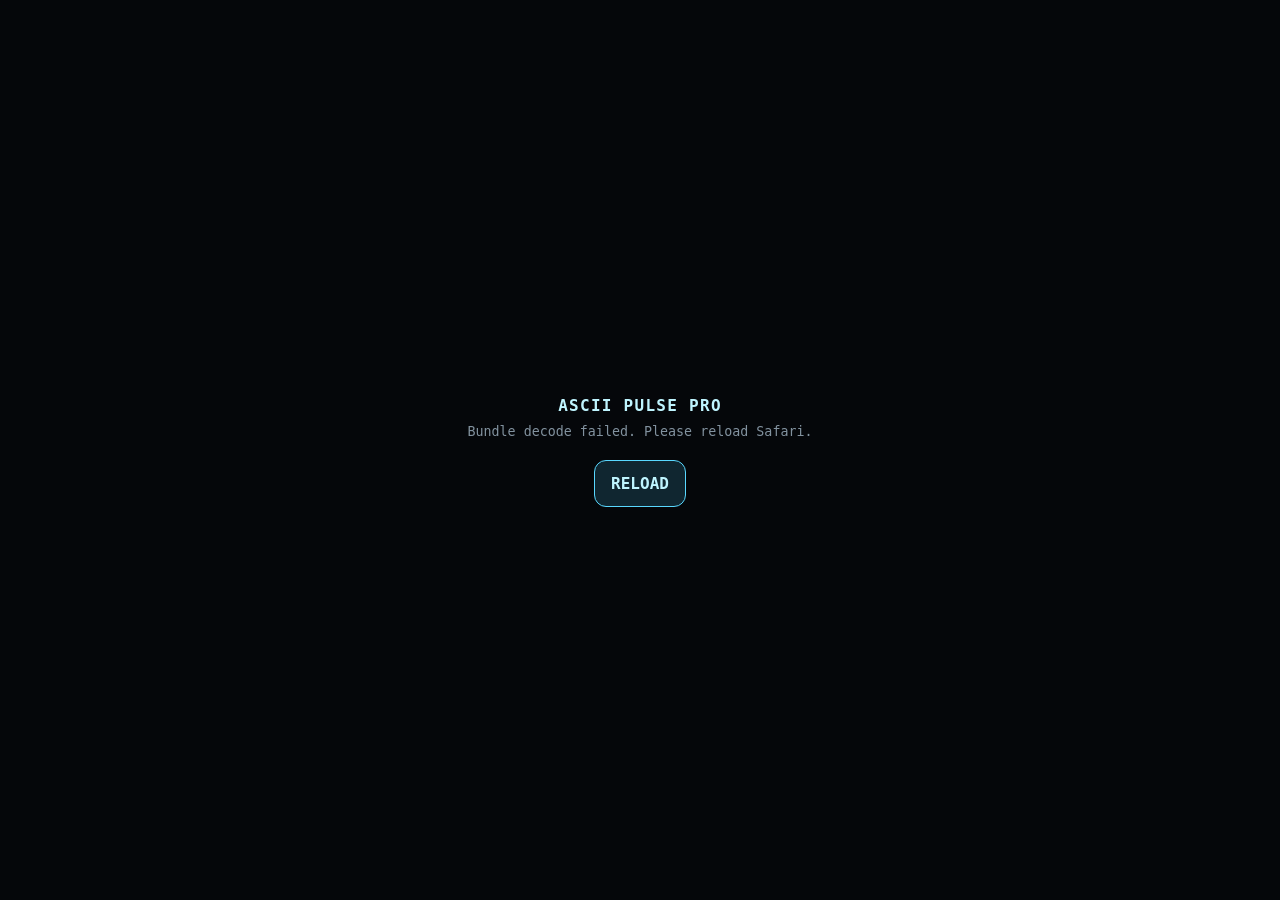
==== commit e51746c9: "Fix ASCII Pulse PRO bundle decoding on Safari" ====
--- a/ascii-pulse-test.html
+++ b/ascii-pulse-test.html
@@ -8,28 +8,44 @@
 <meta name="apple-mobile-web-app-status-bar-style" content="black-translucent">
 <title>ASCII PULSE PRO</title>
 <style>
-html,body{margin:0;height:100%;background:#05070a;color:#eefbff;font-family:ui-monospace,SFMono-Regular,Menlo,monospace;display:grid;place-items:center}#load{text-align:center;padding:24px;line-height:1.6}b{color:#bff5ff;letter-spacing:.08em}small{color:#82929f}.bar{width:220px;max-width:70vw;height:5px;background:#13202a;border-radius:99px;margin:16px auto;overflow:hidden}.bar i{display:block;height:100%;width:30%;background:#59d8ff;animation:a 1s infinite alternate ease-in-out}@keyframes a{to{width:100%}}
+html,body{margin:0;height:100%;background:#05070a;color:#eefbff;font-family:ui-monospace,SFMono-Regular,Menlo,monospace;display:grid;place-items:center}#load{text-align:center;padding:24px;line-height:1.6}b{color:#bff5ff;letter-spacing:.08em}small{color:#82929f}.bar{width:220px;max-width:70vw;height:5px;background:#13202a;border-radius:99px;margin:16px auto;overflow:hidden}.bar i{display:block;height:100%;width:30%;background:#59d8ff;animation:a 1s infinite alternate ease-in-out}@keyframes a{to{width:100%}}button{margin-top:16px;min-height:44px;padding:10px 16px;border-radius:12px;border:1px solid #59d8ff;background:#102630;color:#bff5ff;font:inherit;font-weight:800}
 </style>
 </head>
 <body>
 <div id="load"><b>ASCII PULSE PRO</b><br><small>Loading professional music-video engine…</small><div class="bar"><i></i></div></div>
-<script src="ap-pro-0.js?v=pro-20260823"></script>
-<script src="ap-pro-1.js?v=pro-20260823"></script>
-<script src="ap-pro-2.js?v=pro-20260823"></script>
-<script src="ap-pro-3.js?v=pro-20260823"></script>
-<script src="ap-pro-4.js?v=pro-20260823"></script>
+<script>window.__AP_CHUNKS=[];</script>
+<script src="ap-pro-0.js?v=pro-20260823c"></script>
+<script src="ap-pro-1.js?v=pro-20260823c"></script>
+<script src="ap-pro-2.js?v=pro-20260823c"></script>
+<script src="ap-pro-3.js?v=pro-20260823c"></script>
+<script src="ap-pro-4.js?v=pro-20260823c"></script>
 <script>
 (async()=>{
+ const box=document.getElementById('load');
+ const fail=(msg)=>{box.innerHTML='<b>ASCII PULSE PRO</b><br><small>'+msg+'</small><br><button onclick="location.reload()">RELOAD</button>'};
  try{
-  if(!window.__AP_CHUNKS||window.__AP_CHUNKS.length!==5)throw new Error('App bundle did not load. Reload the page.');
-  const b=window.__AP_CHUNKS.join(''),bin=atob(b),u=new Uint8Array(bin.length);
+  if(!Array.isArray(window.__AP_CHUNKS)) throw new Error('Bundle array missing.');
+  for(let i=0;i<5;i++){
+    if(typeof window.__AP_CHUNKS[i]!=='string'||window.__AP_CHUNKS[i].length<100){
+      throw new Error('Bundle part '+(i+1)+' did not load. Reload the page.');
+    }
+  }
+  let b64=window.__AP_CHUNKS.slice(0,5).join('');
+  b64=b64.replace(/\s+/g,'').replace(/[^A-Za-z0-9+/=]/g,'');
+  const rem=b64.length%4;
+  if(rem) b64+='='.repeat(4-rem);
+  let bin;
+  try{bin=atob(b64)}catch(e){throw new Error('Bundle decode failed. Please reload Safari.');}
+  const u=new Uint8Array(bin.length);
   for(let i=0;i<bin.length;i++)u[i]=bin.charCodeAt(i);
-  if(!('DecompressionStream' in window))throw new Error('Please update Safari/iOS before running ASCII PULSE PRO.');
+  if(!('DecompressionStream' in window)) throw new Error('Please update iOS/Safari. This version needs a newer Safari engine.');
   const ds=new DecompressionStream('gzip');
-  const ab=await new Response(new Blob([u]).stream().pipeThrough(ds)).arrayBuffer();
+  let ab;
+  try{ab=await new Response(new Blob([u]).stream().pipeThrough(ds)).arrayBuffer()}catch(e){throw new Error('Bundle decompression failed. Reload the page once.');}
   const html=new TextDecoder().decode(ab);
+  if(!html||html.length<10000||!html.includes('ASCII PULSE')) throw new Error('App bundle is incomplete. Reload the page.');
   document.open();document.write(html);document.close();
- }catch(e){document.getElementById('load').innerHTML='<b>ASCII PULSE PRO</b><br><small>'+e.message+'</small>'}
+ }catch(e){console.error(e);fail(e.message||'Unknown loading error.');}
 })();
 </script>
 </body>
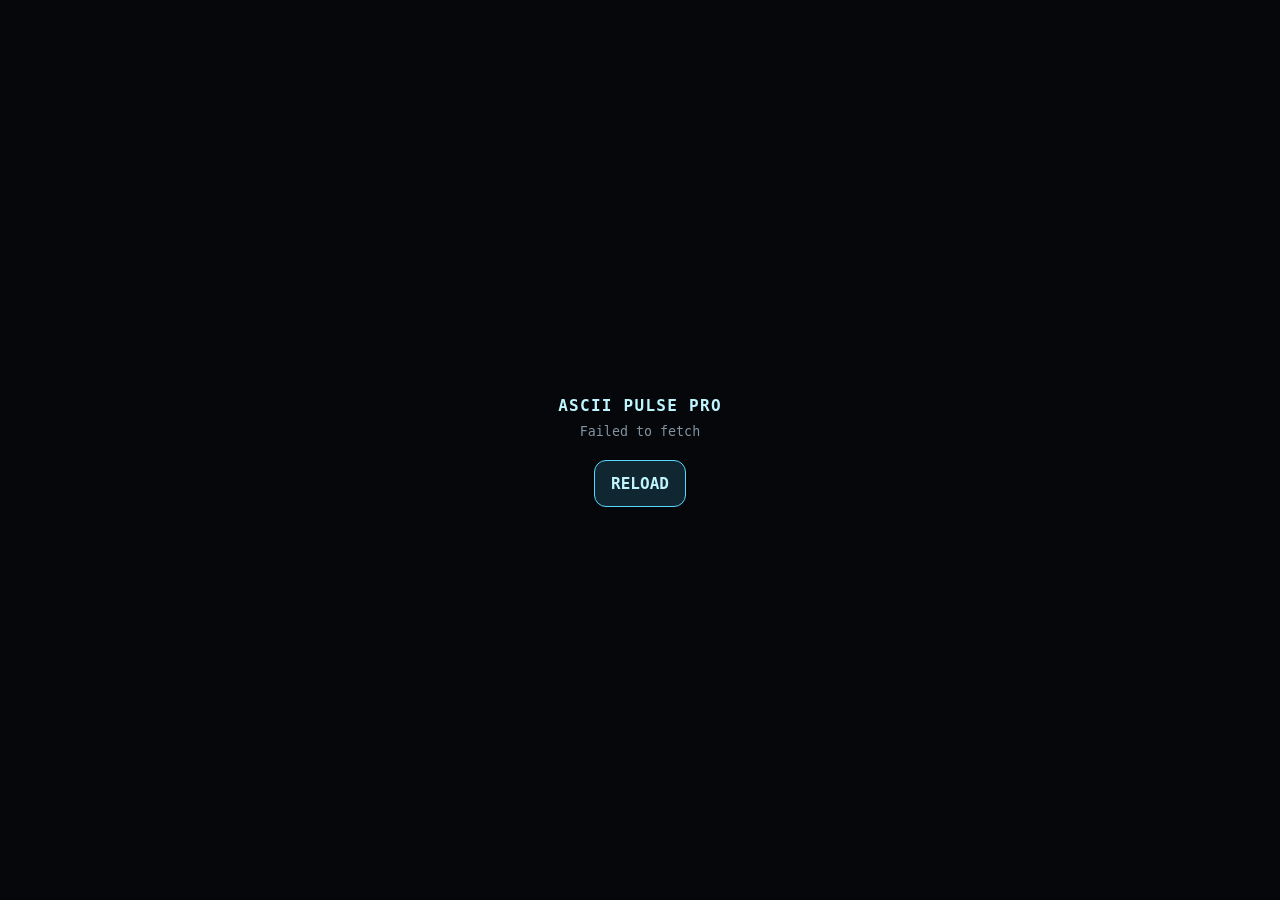
==== commit 0a0a4edc: "Fix Safari bundle decoding by decoding each Base64 chunk separately" ====
--- a/ascii-pulse-test.html
+++ b/ascii-pulse-test.html
@@ -12,40 +12,42 @@
 </style>
 </head>
 <body>
-<div id="load"><b>ASCII PULSE PRO</b><br><small>Loading professional music-video engine…</small><div class="bar"><i></i></div></div>
+<div id="load"><b>ASCII PULSE PRO</b><br><small id="msg">Loading professional music-video engine…</small><div class="bar"><i></i></div></div>
 <script>window.__AP_CHUNKS=[];</script>
-<script src="ap-pro-0.js?v=pro-20260823c"></script>
-<script src="ap-pro-1.js?v=pro-20260823c"></script>
-<script src="ap-pro-2.js?v=pro-20260823c"></script>
-<script src="ap-pro-3.js?v=pro-20260823c"></script>
-<script src="ap-pro-4.js?v=pro-20260823c"></script>
+<script src="ap-pro-0.js?v=pro-20260823e"></script>
+<script src="ap-pro-1.js?v=pro-20260823e"></script>
+<script src="ap-pro-2.js?v=pro-20260823e"></script>
+<script src="ap-pro-3.js?v=pro-20260823e"></script>
+<script src="ap-pro-4.js?v=pro-20260823e"></script>
 <script>
 (async()=>{
- const box=document.getElementById('load');
- const fail=(msg)=>{box.innerHTML='<b>ASCII PULSE PRO</b><br><small>'+msg+'</small><br><button onclick="location.reload()">RELOAD</button>'};
+ const msg=document.getElementById('msg');
  try{
-  if(!Array.isArray(window.__AP_CHUNKS)) throw new Error('Bundle array missing.');
-  for(let i=0;i<5;i++){
-    if(typeof window.__AP_CHUNKS[i]!=='string'||window.__AP_CHUNKS[i].length<100){
-      throw new Error('Bundle part '+(i+1)+' did not load. Reload the page.');
-    }
-  }
-  let b64=window.__AP_CHUNKS.slice(0,5).join('');
-  b64=b64.replace(/\s+/g,'').replace(/[^A-Za-z0-9+/=]/g,'');
-  const rem=b64.length%4;
-  if(rem) b64+='='.repeat(4-rem);
-  let bin;
-  try{bin=atob(b64)}catch(e){throw new Error('Bundle decode failed. Please reload Safari.');}
-  const u=new Uint8Array(bin.length);
-  for(let i=0;i<bin.length;i++)u[i]=bin.charCodeAt(i);
-  if(!('DecompressionStream' in window)) throw new Error('Please update iOS/Safari. This version needs a newer Safari engine.');
-  const ds=new DecompressionStream('gzip');
-  let ab;
-  try{ab=await new Response(new Blob([u]).stream().pipeThrough(ds)).arrayBuffer()}catch(e){throw new Error('Bundle decompression failed. Reload the page once.');}
-  const html=new TextDecoder().decode(ab);
-  if(!html||html.length<10000||!html.includes('ASCII PULSE')) throw new Error('App bundle is incomplete. Reload the page.');
-  document.open();document.write(html);document.close();
- }catch(e){console.error(e);fail(e.message||'Unknown loading error.');}
+   const parts=window.__AP_CHUNKS;
+   if(!Array.isArray(parts)||parts.length!==5||parts.some(x=>typeof x!=='string'||x.length<10)) throw new Error('App bundle did not load completely. Reload the page.');
+   msg.textContent='Decoding app…';
+   const decoded=[]; let total=0;
+   for(let p=0;p<parts.length;p++){
+     const clean=parts[p].replace(/\s+/g,'');
+     let bin;
+     try{ bin=atob(clean); }catch(err){ throw new Error('Bundle part '+(p+1)+' could not be decoded.'); }
+     const u=new Uint8Array(bin.length);
+     for(let i=0;i<bin.length;i++)u[i]=bin.charCodeAt(i);
+     decoded.push(u); total+=u.length;
+   }
+   const packed=new Uint8Array(total); let off=0;
+   for(const u of decoded){packed.set(u,off);off+=u.length;}
+   if(!('DecompressionStream' in window)) throw new Error('This Safari version is too old. Update iOS/Safari and try again.');
+   msg.textContent='Starting music-video engine…';
+   const ds=new DecompressionStream('gzip');
+   const ab=await new Response(new Blob([packed]).stream().pipeThrough(ds)).arrayBuffer();
+   const html=new TextDecoder('utf-8').decode(ab);
+   if(!html.includes('<title>ASCII PULSE PRO</title>')&&!html.includes('ASCII PULSE')) throw new Error('Decoded app bundle is invalid.');
+   document.open();document.write(html);document.close();
+ }catch(e){
+   console.error(e);
+   document.getElementById('load').innerHTML='<b>ASCII PULSE PRO</b><br><small>'+String(e.message||e)+'</small><br><button onclick="location.reload()">RELOAD</button>';
+ }
 })();
 </script>
 </body>
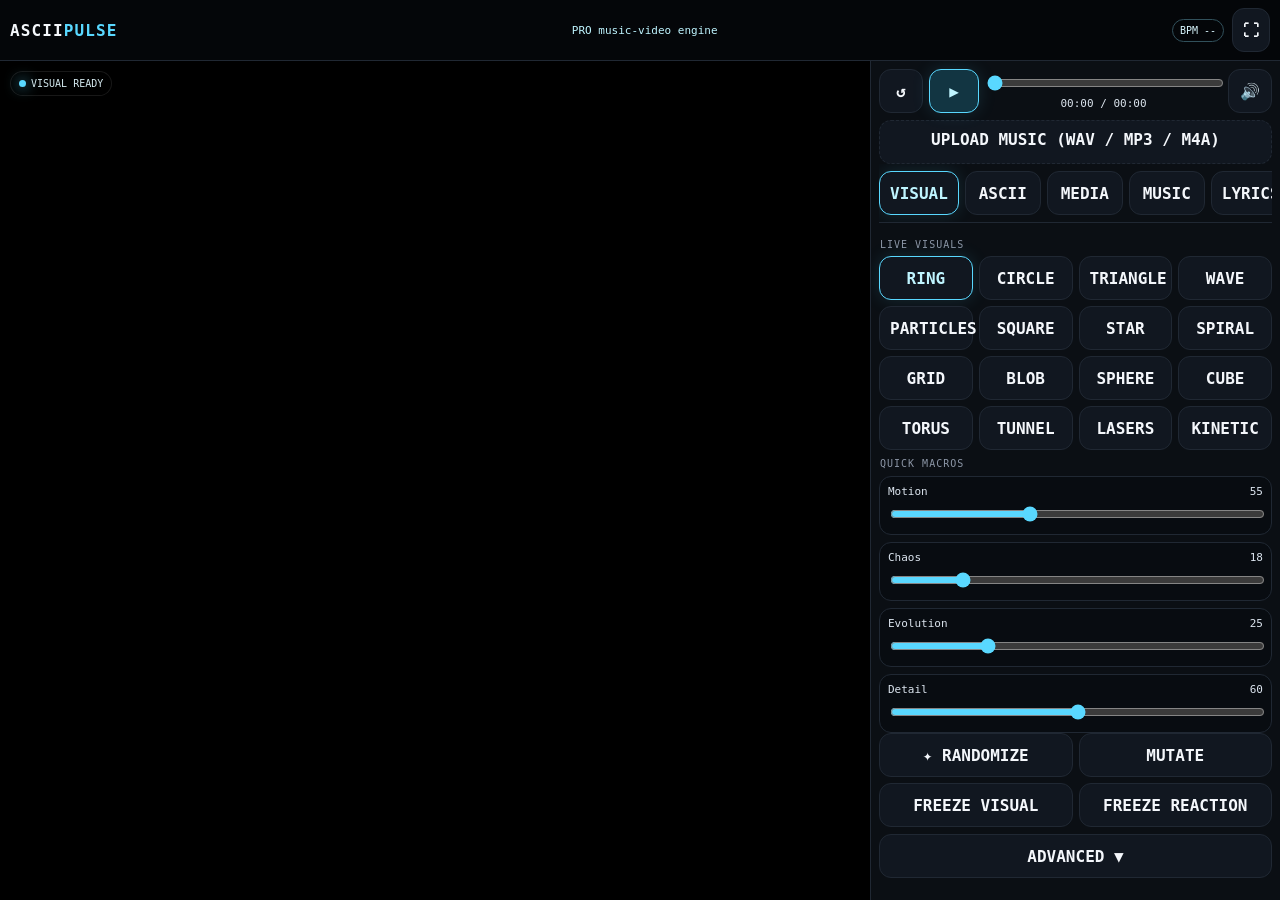
==== commit cb88876c: "Upgrade stable iPhone app to direct ASCII PULSE PRO" ====
--- a/ascii-pulse-test.html
+++ b/ascii-pulse-test.html
@@ -1,54 +1,50 @@
 <!doctype html>
 <html lang="en">
 <head>
-<meta charset="utf-8">
-<meta name="viewport" content="width=device-width,initial-scale=1,viewport-fit=cover,user-scalable=no">
-<meta name="theme-color" content="#05070a">
-<meta name="apple-mobile-web-app-capable" content="yes">
-<meta name="apple-mobile-web-app-status-bar-style" content="black-translucent">
+<meta charset="utf-8" />
+<meta name="viewport" content="width=device-width,initial-scale=1,viewport-fit=cover,user-scalable=no" />
+<meta name="theme-color" content="#05070a" />
+<meta name="apple-mobile-web-app-capable" content="yes" />
+<meta name="apple-mobile-web-app-status-bar-style" content="black-translucent" />
 <title>ASCII PULSE PRO</title>
-<style>
-html,body{margin:0;height:100%;background:#05070a;color:#eefbff;font-family:ui-monospace,SFMono-Regular,Menlo,monospace;display:grid;place-items:center}#load{text-align:center;padding:24px;line-height:1.6}b{color:#bff5ff;letter-spacing:.08em}small{color:#82929f}.bar{width:220px;max-width:70vw;height:5px;background:#13202a;border-radius:99px;margin:16px auto;overflow:hidden}.bar i{display:block;height:100%;width:30%;background:#59d8ff;animation:a 1s infinite alternate ease-in-out}@keyframes a{to{width:100%}}button{margin-top:16px;min-height:44px;padding:10px 16px;border-radius:12px;border:1px solid #59d8ff;background:#102630;color:#bff5ff;font:inherit;font-weight:800}
-</style>
+<link rel="stylesheet" href="ascii-pulse-pro.css?v=pro4">
 </head>
 <body>
-<div id="load"><b>ASCII PULSE PRO</b><br><small id="msg">Loading professional music-video engine…</small><div class="bar"><i></i></div></div>
-<script>window.__AP_CHUNKS=[];</script>
-<script src="ap-pro-0.js?v=pro-20260823e"></script>
-<script src="ap-pro-1.js?v=pro-20260823e"></script>
-<script src="ap-pro-2.js?v=pro-20260823e"></script>
-<script src="ap-pro-3.js?v=pro-20260823e"></script>
-<script src="ap-pro-4.js?v=pro-20260823e"></script>
-<script>
-(async()=>{
- const msg=document.getElementById('msg');
- try{
-   const parts=window.__AP_CHUNKS;
-   if(!Array.isArray(parts)||parts.length!==5||parts.some(x=>typeof x!=='string'||x.length<10)) throw new Error('App bundle did not load completely. Reload the page.');
-   msg.textContent='Decoding app…';
-   const decoded=[]; let total=0;
-   for(let p=0;p<parts.length;p++){
-     const clean=parts[p].replace(/\s+/g,'');
-     let bin;
-     try{ bin=atob(clean); }catch(err){ throw new Error('Bundle part '+(p+1)+' could not be decoded.'); }
-     const u=new Uint8Array(bin.length);
-     for(let i=0;i<bin.length;i++)u[i]=bin.charCodeAt(i);
-     decoded.push(u); total+=u.length;
-   }
-   const packed=new Uint8Array(total); let off=0;
-   for(const u of decoded){packed.set(u,off);off+=u.length;}
-   if(!('DecompressionStream' in window)) throw new Error('This Safari version is too old. Update iOS/Safari and try again.');
-   msg.textContent='Starting music-video engine…';
-   const ds=new DecompressionStream('gzip');
-   const ab=await new Response(new Blob([packed]).stream().pipeThrough(ds)).arrayBuffer();
-   const html=new TextDecoder('utf-8').decode(ab);
-   if(!html.includes('<title>ASCII PULSE PRO</title>')&&!html.includes('ASCII PULSE')) throw new Error('Decoded app bundle is invalid.');
-   document.open();document.write(html);document.close();
- }catch(e){
-   console.error(e);
-   document.getElementById('load').innerHTML='<b>ASCII PULSE PRO</b><br><small>'+String(e.message||e)+'</small><br><button onclick="location.reload()">RELOAD</button>';
- }
-})();
-</script>
+<div class="app">
+<header class="top">
+  <div class="brand">ASCII<span>PULSE</span></div>
+  <div id="track" class="track">PRO music-video engine</div>
+  <div id="bpmChip" class="bpmChip">BPM --</div>
+  <button id="full" aria-label="Full Scene">⛶</button>
+</header>
+<main class="stageWrap"><div id="stage" class="stage"><canvas id="c"></canvas><div id="badge" class="badge"><span id="beatDot" class="beatDot"></span>VISUAL READY</div></div></main>
+<section class="controls">
+<div class="transport"><button id="restart">↺</button><button id="play" class="primary">▶</button><div><input id="seek" class="seek" type="range" min="0" max="1000" value="0"><div id="time" class="time">00:00 / 00:00</div></div><button id="mute">🔊</button></div>
+<label class="file">UPLOAD MUSIC (WAV / MP3 / M4A)<input id="file" type="file" accept="audio/*,.wav,.mp3,.m4a"></label>
+<div class="tabs"><button data-tab="visual" class="active">VISUAL</button><button data-tab="ascii">ASCII</button><button data-tab="media">MEDIA</button><button data-tab="music">MUSIC</button><button data-tab="lyrics">LYRICS</button><button data-tab="director">AI</button><button data-tab="color">COLOR</button><button data-tab="fx">FX</button><button data-tab="story">STORY</button></div>
+<div id="visual" class="panel active">
+<div class="sectionTitle">LIVE VISUALS</div>
+<div class="grid four"><button data-mode="ring" class="mode active">RING</button><button data-mode="circle" class="mode">CIRCLE</button><button data-mode="triangle" class="mode">TRIANGLE</button><button data-mode="wave" class="mode">WAVE</button><button data-mode="particles" class="mode">PARTICLES</button><button data-mode="square" class="mode">SQUARE</button><button data-mode="star" class="mode">STAR</button><button data-mode="spiral" class="mode">SPIRAL</button><button data-mode="grid" class="mode">GRID</button><button data-mode="blob" class="mode">BLOB</button><button data-mode="sphere" class="mode">SPHERE</button><button data-mode="cube" class="mode">CUBE</button><button data-mode="torus" class="mode">TORUS</button><button data-mode="tunnel" class="mode">TUNNEL</button><button data-mode="lasers" class="mode">LASERS</button><button data-mode="kinetic" class="mode">KINETIC</button></div>
+<div class="sectionTitle">QUICK MACROS</div>
+<div class="field"><label><span>Motion</span><span id="motionV">55</span></label><input id="motion" type="range" min="0" max="150" value="55"></div>
+<div class="field"><label><span>Chaos</span><span id="chaosV">18</span></label><input id="chaos" type="range" min="0" max="100" value="18"></div>
+<div class="field"><label><span>Evolution</span><span id="evolutionV">25</span></label><input id="evolution" type="range" min="0" max="100" value="25"></div>
+<div class="field"><label><span>Detail</span><span id="detailV">60</span></label><input id="detail" type="range" min="20" max="100" value="60"></div>
+<div class="grid two"><button id="random">✦ RANDOMIZE</button><button id="mutate">MUTATE</button><button id="freezeVisual">FREEZE VISUAL</button><button id="freezeReaction">FREEZE REACTION</button></div>
+<button id="advVisualToggle" style="width:100%;margin-top:7px">ADVANCED ▼</button>
+<div id="advVisual" class="advanced"><div class="field"><label><span>Size</span><span id="sizeV">100%</span></label><input id="size" type="range" min="30" max="220" value="100"></div><div class="field"><label><span>Rotation</span><span id="rotationV">30</span></label><input id="rotation" type="range" min="0" max="100" value="30"></div><div class="field"><label><span>Duplicates / Echo</span><span id="dupV">1</span></label><input id="duplicates" type="range" min="1" max="10" value="1"></div><div class="field"><label><span>Seed</span><span></span></label><input id="seed" type="number" min="1" max="999999" value="482716"></div></div>
+</div>
+<div id="ascii" class="panel"><div class="seg"><button id="asciiOff" class="active">OFF</button><button id="asciiOverlay">OVERLAY</button><button id="asciiOnly">ASCII ONLY</button></div><div class="sectionTitle">CHARACTER SET</div><div class="grid"><button class="charset active" data-set=" .:-=+*#%@">CLASSIC</button><button class="charset" data-set="@%#*+=-:. ">DENSE</button><button class="charset" data-set="01">BINARY</button><button class="charset" data-set="0123456789">DIGITAL</button><button class="charset" data-set="ABCDEFGHIJKLMNOPQRSTUVWXYZ">LETTERS</button><button class="charset" data-set="+-*/<>[]{}()">SYMBOLS</button></div><div class="field"><label><span>Custom text / letters</span><span></span></label><input id="customChars" type="text" placeholder="PETER"></div><div class="field"><label><span>Character Size</span><span id="asciiSizeV">12</span></label><input id="asciiSize" type="range" min="7" max="30" value="12"></div><div class="field"><label><span>Density</span><span id="asciiDensityV">70</span></label><input id="asciiDensity" type="range" min="20" max="100" value="70"></div><div class="field"><label><span>ASCII Opacity</span><span id="asciiOpacityV">80%</span></label><input id="asciiOpacity" type="range" min="10" max="100" value="80"></div><div class="field"><label><span>Music Reactivity</span><span id="asciiReactV">100%</span></label><input id="asciiReact" type="range" min="0" max="300" value="100"></div><div class="field"><label><span>Jitter</span><span id="asciiJitterV">8</span></label><input id="asciiJitter" type="range" min="0" max="50" value="8"></div><div class="note">ASCII samples the actual live canvas, so it also works on photos, video and generated visuals.</div></div>
+<div id="media" class="panel"><div class="grid two"><label class="file">UPLOAD PHOTO<input id="photoFile" type="file" accept="image/*"></label><label class="file">UPLOAD VIDEO<input id="videoFile" type="file" accept="video/*,.mp4,.webm,.mov"></label></div><div class="seg"><button id="mediaOff" class="active">MEDIA OFF</button><button id="usePhoto">PHOTO</button><button id="useVideo">VIDEO</button></div><div class="field"><label><span>Media Mix</span><span id="mediaMixV">70%</span></label><input id="mediaMix" type="range" min="0" max="100" value="70"></div><div class="field"><label><span>Zoom</span><span id="mediaZoomV">100%</span></label><input id="mediaZoom" type="range" min="50" max="240" value="100"></div><div class="field"><label><span>Media Reactivity</span><span id="mediaReactV">50%</span></label><input id="mediaReact" type="range" min="0" max="300" value="50"></div><div class="field"><label><span>Video Speed</span><span id="videoSpeedV">100%</span></label><input id="videoSpeed" type="range" min="25" max="200" value="100"></div><div class="note">Uploaded video is always muted. Your uploaded song remains the master clock.</div></div>
+<div id="music" class="panel"><div class="sectionTitle">BEAT ENGINE</div><div class="seg"><button id="beatSync" class="active">BEAT SYNC ON</button><button id="tapTempo">TAP BPM</button></div><div class="field"><label><span>MASTER SENSITIVITY</span><span id="reactV">140%</span></label><input id="react" type="range" min="0" max="400" value="140"></div><div class="field"><label><span>Beat Punch</span><span id="beatPunchV">160%</span></label><input id="beatPunch" type="range" min="0" max="400" value="160"></div><div class="field"><label><span>Transient / Impact</span><span id="impactV">130%</span></label><input id="impact" type="range" min="0" max="400" value="130"></div><div class="field"><label><span>Response</span><span id="responseV">62</span></label><input id="response" type="range" min="5" max="100" value="62"></div><div class="field"><label><span>Beat Motion Division</span><span></span></label><select id="division"><option value="0.5">1/2 beat</option><option value="1" selected>1 beat</option><option value="2">2 beats</option><option value="4">4 beats</option></select></div><div class="grid two"><div class="field"><label><span>SUB</span><span id="subV">100%</span></label><input id="subSens" type="range" min="0" max="300" value="100"></div><div class="field"><label><span>BASS</span><span id="bassV">145%</span></label><input id="bassSens" type="range" min="0" max="300" value="145"></div><div class="field"><label><span>MID</span><span id="midV">100%</span></label><input id="midSens" type="range" min="0" max="300" value="100"></div><div class="field"><label><span>HIGH</span><span id="highV">115%</span></label><input id="highSens" type="range" min="0" max="300" value="115"></div><div class="field"><label><span>AIR</span><span id="airV">100%</span></label><input id="airSens" type="range" min="0" max="300" value="100"></div><div class="field"><label><span>Color Beat</span><span id="colorBeatV">120%</span></label><input id="colorBeat" type="range" min="0" max="300" value="120"></div></div><div id="bands" class="statusLine"><span>SUB 0.00</span><span>BASS 0.00</span><span>MID 0.00</span><span>HIGH 0.00</span><span>AIR 0.00</span></div><div id="musicAnalysis" class="note">Upload a song. The engine estimates BPM and continuously phase-locks to strong beats.</div></div>
+<div id="lyrics" class="panel"><div class="sectionTitle">FIND OR PASTE LYRICS</div><div class="grid two"><div class="field"><label><span>Artist</span><span></span></label><input id="artistName" type="text" placeholder="Artist"></div><div class="field"><label><span>Track</span><span></span></label><input id="trackTitle" type="text" placeholder="Song title"></div></div><div class="grid two"><button id="findLyrics" class="primary">FIND SYNCED LYRICS</button><button id="clearLyrics">CLEAR</button></div><div class="field"><label><span>Paste lyrics or LRC</span><span></span></label><textarea id="lyricsText" placeholder="Paste lyrics here, or paste synced LRC lines like [00:12.30] ..."></textarea></div><div class="grid two"><button id="loadLyricsText">LOAD TEXT / LRC</button><button id="autoDistribute">AUTO TIME (APPROX)</button></div><div class="sectionTitle">MANUAL TAP SYNC</div><div class="grid two"><button id="startTapSync">START TAP SYNC</button><button id="tapLine" disabled>TAP NEXT LINE</button></div><div id="lyricPreview" class="lyricPreview">No timed lyrics loaded.</div><div class="sectionTitle">LYRIC VIDEO STYLE</div><div class="seg"><button id="lyricsOn" class="active">LYRICS ON</button><button id="lyricsOff">OFF</button></div><div class="field"><label><span>Position X</span><span id="lyricXV">50%</span></label><input id="lyricX" type="range" min="5" max="95" value="50"></div><div class="field"><label><span>Position Y</span><span id="lyricYV">80%</span></label><input id="lyricY" type="range" min="10" max="90" value="80"></div><div class="field"><label><span>Font Size</span><span id="lyricSizeV">42</span></label><input id="lyricSize" type="range" min="18" max="92" value="42"></div><div class="field"><label><span>Width</span><span id="lyricWidthV">82%</span></label><input id="lyricWidth" type="range" min="35" max="95" value="82"></div><div class="field"><label><span>Animation</span><span></span></label><select id="lyricAnim"><option value="fade">FADE</option><option value="rise">RISE</option><option value="punch">BEAT PUNCH</option><option value="type">TYPE ON</option><option value="glitch">GLITCH</option><option value="karaoke">KARAOKE</option></select></div><div class="field"><label><span>Lyric Beat Reaction</span><span id="lyricReactV">120%</span></label><input id="lyricReact" type="range" min="0" max="300" value="120"></div><div class="field"><label><span>Text Color</span><span></span></label><input id="lyricColor" type="color" value="#ffffff"></div><div class="field"><label><span>Backdrop</span><span id="lyricBgV">18%</span></label><input id="lyricBg" type="range" min="0" max="80" value="18"></div><div class="note">Synced lyrics appear only at their timestamp. Lyrics are drawn directly into the video canvas, so Full Scene and screen recording include them.</div></div>
+<div id="director" class="panel"><div class="aiBox"><div class="aiTitle"><span>LOCAL SEMANTIC DIRECTOR</span><span>NO KEY</span></div><div class="note">Reads the timed lyrics locally and turns themes such as night, love, city, rain, fire, road, dreams and tension into electronic visual direction.</div><div class="field"><label><span>Semantic Influence</span><span id="semanticV">55%</span></label><input id="semantic" type="range" min="0" max="100" value="55"></div><div class="seg"><button id="semanticLive" class="active">LIVE SENSE ON</button><button id="buildLocalDirector">BUILD STORYBOARD</button></div></div><div class="aiBox"><div class="aiTitle"><span>GEMINI VISUAL DIRECTOR</span><span>OPTIONAL</span></div><div class="note">For a stronger interpretation, enter your own Gemini API key for this session. Only the lyric text, timing and music-analysis numbers are sent when you press the button; the WAV is not uploaded.</div><div class="field"><label><span>Gemini API Key</span><span>not saved</span></label><input id="geminiKey" type="password" autocomplete="off" placeholder="AIza..."></div><button id="buildGeminiDirector" class="primary" style="width:100%">AI: DESIGN MUSIC VIDEO STORYBOARD</button><div id="aiStatus" class="note">Ready.</div><div class="progress"><i id="aiProgress"></i></div></div><div class="sectionTitle">DIRECTOR BEHAVIOR</div><div class="field"><label><span>Scene Length</span><span></span></label><select id="directorBars"><option value="4">4 bars</option><option value="8" selected>8 bars</option><option value="16">16 bars</option></select></div><div class="field"><label><span>AI Intensity</span><span id="aiIntensityV">70%</span></label><input id="aiIntensity" type="range" min="10" max="100" value="70"></div></div>
+<div id="color" class="panel"><div class="sectionTitle">PRO PALETTES</div><div class="grid four"><button class="palette active" data-pal="neon">NEON</button><button class="palette" data-pal="mono">MONO</button><button class="palette" data-pal="amber">AMBER</button><button class="palette" data-pal="matrix">MATRIX</button><button class="palette" data-pal="fire">FIRE</button><button class="palette" data-pal="ice">ICE</button><button class="palette" data-pal="sunset">SUNSET</button><button class="palette" data-pal="violet">VIOLET</button><button class="palette" data-pal="police">RED/BLUE</button><button class="palette" data-pal="chrome">CHROME</button><button class="palette" data-pal="acid">ACID</button><button class="palette" data-pal="deep">DEEP</button></div><div class="grid two"><div class="field"><label><span>Foreground</span><span></span></label><input id="fg" type="color" value="#59d8ff"></div><div class="field"><label><span>Background</span><span></span></label><input id="bg" type="color" value="#000000"></div></div><div class="field"><label><span>Color Reactivity</span><span id="colorReactV">140%</span></label><input id="colorReact" type="range" min="0" max="300" value="140"></div><div class="field"><label><span>Hue Motion</span><span id="hueMotionV">25</span></label><input id="hueMotion" type="range" min="0" max="100" value="25"></div><div class="field"><label><span>Background Beat Flash</span><span id="bgBeatV">35%</span></label><input id="bgBeat" type="range" min="0" max="100" value="35"></div></div>
+<div id="fx" class="panel"><div class="field"><label><span>Feedback / Trails</span><span id="feedbackV">22</span></label><input id="feedback" type="range" min="0" max="92" value="22"></div><div class="field"><label><span>Glow</span><span id="glowV">42</span></label><input id="glow" type="range" min="0" max="100" value="42"></div><div class="field"><label><span>Pixelation</span><span id="pixelV">0</span></label><input id="pixel" type="range" min="0" max="30" value="0"></div><div class="field"><label><span>Scanlines</span><span id="scanV">8</span></label><input id="scanlines" type="range" min="0" max="60" value="8"></div><div class="field"><label><span>RGB Split</span><span id="rgbV">5</span></label><input id="rgbSplit" type="range" min="0" max="40" value="5"></div><div class="field"><label><span>Vignette</span><span id="vignetteV">28</span></label><input id="vignette" type="range" min="0" max="80" value="28"></div><div class="grid two"><button id="mirror">MIRROR OFF</button><button id="clean">CLEAN OUTPUT OFF</button></div><div class="field"><label><span>Quality</span><span></span></label><select id="quality"><option value="auto" selected>AUTO</option><option value="low">LOW</option><option value="high">HIGH</option></select></div></div>
+<div id="story" class="panel"><div class="sectionTitle">MUSIC-LOCKED STORYBOARD</div><div class="grid two"><button id="addScene" class="primary">+ ADD SCENE NOW</button><button id="playStory">▶ PLAY STORYBOARD</button><button id="recordChoices">● RECORD CHOICES</button><button id="snapBeat" class="active">SNAP TO BEAT ON</button></div><div class="field"><label><span>Transition</span><span></span></label><select id="transition"><option value="cut">CUT</option><option value="fade" selected>FADE</option><option value="glitch">GLITCH</option><option value="zoom">ZOOM</option></select></div><div class="field"><label><span>Transition Duration</span><span id="transitionDurV">0.50s</span></label><input id="transitionDur" type="range" min="0" max="200" value="50"></div><div id="storybar" class="storybar"></div><div class="grid two"><button id="stopStory">STOP STORY</button><button id="clearStory" class="danger">CLEAR STORYBOARD</button></div><div class="note">RECORD CHOICES captures visual, palette and effect changes at the current music time. With SNAP TO BEAT, captured scenes are quantized to the detected beat grid.</div></div>
+</section></div>
+<div class="fullOverlay"><button id="fullPlay">⏯</button><button id="fullExit">EXIT</button></div>
+<audio id="audio" playsinline preload="metadata"></audio><img id="photo" class="hiddenMedia" alt=""><video id="video" class="hiddenMedia" playsinline muted loop></video>
+<script src="ap-pro-direct-0.js?v=pro4"></script><script src="ap-pro-direct-1.js?v=pro4"></script><script src="ap-pro-direct-2.js?v=pro4"></script><script src="ap-pro-direct-3.js?v=pro4"></script><script src="ap-pro-direct-4.js?v=pro4"></script><script src="ap-pro-direct-5.js?v=pro4"></script>
 </body>
 </html>
--- a/ascii-pulse-pro.css
+++ b/ascii-pulse-pro.css
@@ -0,0 +1,75 @@
+:root{
+  --bg:#05070a;--panel:#0b0f14;--panel2:#111720;--line:#202833;
+  --text:#f4f7fb;--muted:#8c96a6;--accent:#59d8ff;--accent2:#bff5ff;
+  --safeTop:env(safe-area-inset-top);--safeBottom:env(safe-area-inset-bottom)
+}
+*{box-sizing:border-box;-webkit-tap-highlight-color:transparent}
+html,body{margin:0;height:100%;background:var(--bg);color:var(--text);font-family:ui-monospace,SFMono-Regular,Menlo,Monaco,Consolas,monospace;overflow:hidden}
+body{padding:var(--safeTop) 0 var(--safeBottom)}
+button,input,select,textarea{font:inherit}
+button,select,label.file{
+  min-height:44px;border:1px solid var(--line);background:var(--panel2);color:var(--text);
+  border-radius:12px;padding:9px 10px;font-weight:800
+}
+button{cursor:pointer}
+button.active,button.primary{border-color:var(--accent);color:var(--accent2);box-shadow:0 0 18px #59d8ff22}
+button.primary{background:#123542}
+button.danger{border-color:#6c2730;color:#ffb8c2}
+button:disabled{opacity:.42;cursor:not-allowed}
+.app{height:100%;display:grid;grid-template-rows:auto minmax(0,1fr) auto}
+.top{display:flex;align-items:center;gap:8px;padding:8px 10px;border-bottom:1px solid var(--line);background:#05070aee;backdrop-filter:blur(10px);z-index:3}
+.brand{font-weight:900;letter-spacing:.07em;white-space:nowrap}.brand span{color:var(--accent)}
+.track{font-size:11px;color:var(--accent2);flex:1;min-width:0;overflow:hidden;text-overflow:ellipsis;white-space:nowrap;text-align:center}
+.bpmChip{font-size:10px;color:#d9f7ff;border:1px solid #31505b;border-radius:999px;padding:5px 7px;white-space:nowrap}
+.stageWrap{position:relative;min-height:0;background:#000;overflow:hidden;display:grid;place-items:center}
+.stage{position:relative;width:100%;height:100%;min-height:220px;background:#000;overflow:hidden}
+canvas{position:absolute;inset:0;width:100%;height:100%;display:block}
+.badge{position:absolute;left:10px;top:10px;background:#0009;border:1px solid #ffffff18;padding:6px 8px;border-radius:999px;font-size:10px;color:#d3e8ee;pointer-events:none;z-index:3}
+.beatDot{display:inline-block;width:7px;height:7px;border-radius:50%;background:#32404d;margin-right:5px;vertical-align:0}
+.beatDot.on{background:var(--accent);box-shadow:0 0 14px var(--accent)}
+.controls{background:var(--panel);border-top:1px solid var(--line);padding:8px 8px calc(8px + var(--safeBottom));max-height:53vh;overflow:auto;-webkit-overflow-scrolling:touch}
+.transport{display:grid;grid-template-columns:44px 50px minmax(0,1fr) 44px;gap:6px;align-items:center}
+.seek{width:100%;accent-color:var(--accent)}
+.time{font-size:11px;text-align:center;color:#dbe4ed;margin-top:2px}
+.file{display:block;text-align:center;border-style:dashed!important;color:var(--accent2);margin-top:7px}.file input{display:none}
+.tabs{display:flex;gap:6px;overflow-x:auto;padding:7px 0;scrollbar-width:none}.tabs::-webkit-scrollbar{display:none}.tabs button{flex:0 0 auto;min-width:76px}
+.panel{display:none;border-top:1px solid var(--line);padding-top:8px}.panel.active{display:block}
+.grid{display:grid;grid-template-columns:repeat(3,minmax(0,1fr));gap:6px}.grid.two{grid-template-columns:repeat(2,minmax(0,1fr))}.grid.four{grid-template-columns:repeat(4,minmax(0,1fr))}
+.field{margin-top:7px;background:#080c11;border:1px solid var(--line);border-radius:12px;padding:8px}
+.field label{display:flex;justify-content:space-between;gap:8px;font-size:11px;margin-bottom:6px;color:#dce5ef}
+.field input[type=range]{width:100%;accent-color:var(--accent)}
+.field input[type=text],.field input[type=password],.field input[type=number],.field select,.field textarea{
+  width:100%;min-height:42px;border:1px solid var(--line);background:#080c11;color:var(--text);border-radius:10px;padding:8px;font-size:16px
+}
+.field textarea{min-height:120px;resize:vertical;line-height:1.35}
+.field input[type=color]{width:100%;height:42px;border:0;background:transparent}
+.note{font-size:10px;color:var(--muted);line-height:1.45;margin-top:7px}
+.sectionTitle{font-size:10px;color:var(--muted);letter-spacing:.1em;margin:8px 1px 6px}
+.statusLine{display:flex;gap:10px;flex-wrap:wrap;font-size:10px;color:#93a1b0;margin-top:6px}
+.seg{display:flex;gap:5px}.seg button{flex:1}
+.advanced{display:none}.advanced.open{display:block}
+.storybar{display:flex;gap:7px;overflow-x:auto;padding:5px 0 8px}
+.sceneCard{flex:0 0 155px;border:1px solid var(--line);border-radius:12px;background:#090d12;padding:6px}
+.sceneCard.active{border-color:var(--accent);box-shadow:0 0 16px #59d8ff1f}
+.sceneCard img{width:100%;aspect-ratio:16/9;object-fit:cover;border-radius:8px;background:#000;display:block}
+.sceneMeta{display:flex;justify-content:space-between;gap:4px;font-size:9px;color:#b9c3cf;margin-top:5px}
+.sceneTitle{font-size:10px;color:#ecf7ff;white-space:nowrap;overflow:hidden;text-overflow:ellipsis;margin-top:5px}
+.sceneBtns{display:grid;grid-template-columns:1fr 1fr;gap:4px;margin-top:5px}.sceneBtns button{min-height:34px;padding:4px;font-size:9px}
+.lyricPreview{padding:10px;border:1px solid #24323d;border-radius:12px;background:#070b10;margin-top:8px;min-height:62px;display:grid;place-items:center;text-align:center;color:#e8f8ff;font-size:13px}
+.aiBox{border:1px solid #2c4350;background:linear-gradient(180deg,#0b141a,#080b0f);border-radius:14px;padding:9px;margin-top:8px}
+.aiTitle{display:flex;justify-content:space-between;align-items:center;font-size:11px;color:#c8f4ff}
+.progress{height:5px;background:#141b22;border-radius:99px;overflow:hidden;margin-top:7px}.progress>i{display:block;height:100%;width:0;background:var(--accent)}
+.fullOverlay{display:none;position:fixed;left:0;right:0;bottom:calc(12px + var(--safeBottom));z-index:100000;justify-content:center;gap:6px;pointer-events:none}
+.fullOverlay button{pointer-events:auto;background:#000b;backdrop-filter:blur(10px)}
+body.sceneMode .top,body.sceneMode .controls{display:none}
+body.sceneMode .app{display:block;height:100dvh;padding:0}
+body.sceneMode .stageWrap{position:fixed;inset:0;width:100vw;height:100dvh;z-index:99999}
+body.sceneMode .stage{width:100%;height:100%}
+body.sceneMode .fullOverlay{display:flex}
+body.cleanMode .fullOverlay{display:none!important}
+.hiddenMedia{display:none!important}
+@media(min-width:900px){
+  .app{grid-template-columns:minmax(0,1fr) 410px;grid-template-rows:auto minmax(0,1fr)}
+  .top{grid-column:1/3}.stageWrap{grid-column:1;grid-row:2}
+  .controls{grid-column:2;grid-row:2;max-height:none;border-left:1px solid var(--line);border-top:0}
+}
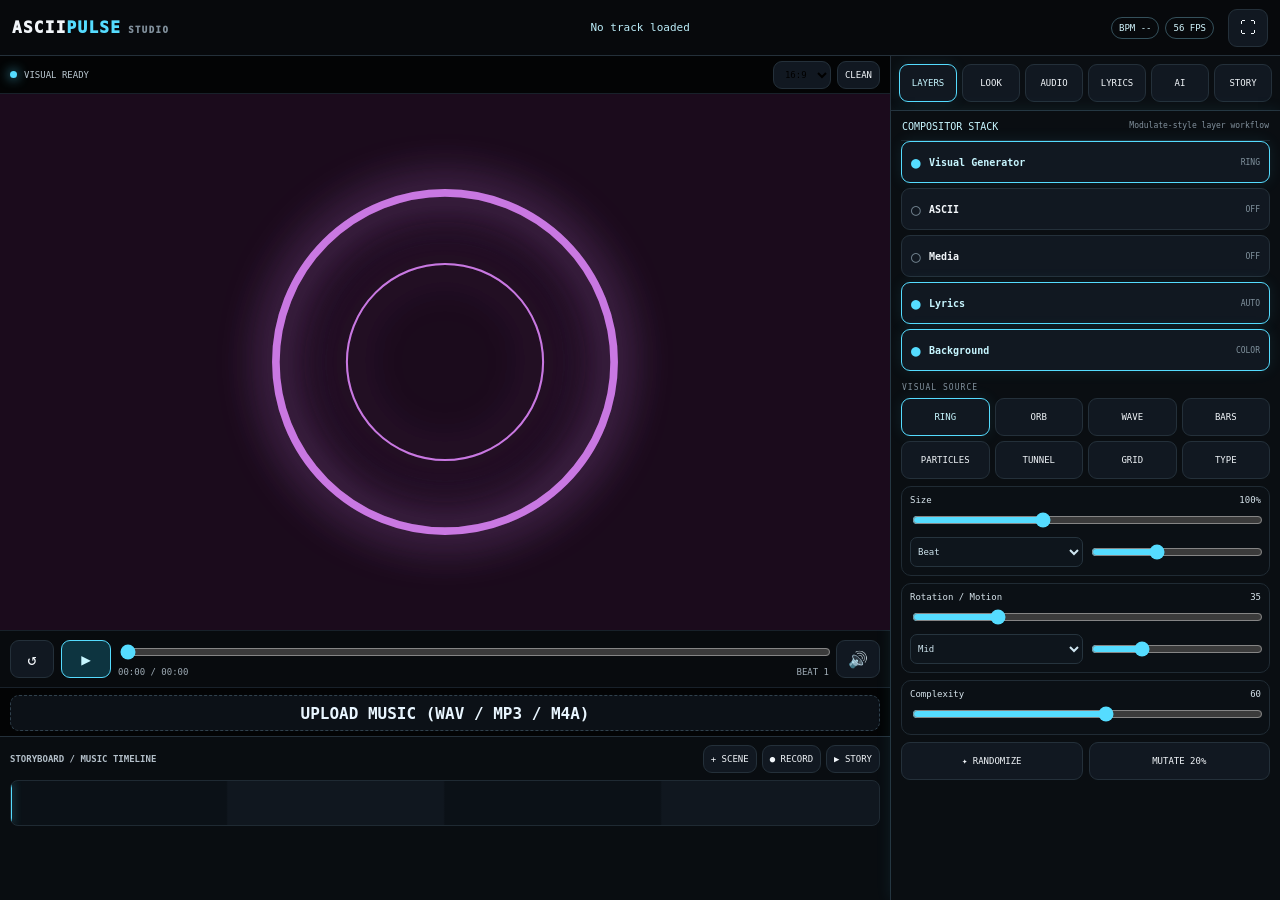
==== commit d34d4322: "Replace old PRO shell with Modulate-style ASCII Pulse Studio" ====
--- a/ascii-pulse-test.html
+++ b/ascii-pulse-test.html
@@ -1,50 +1,84 @@
 <!doctype html>
 <html lang="en">
 <head>
-<meta charset="utf-8" />
-<meta name="viewport" content="width=device-width,initial-scale=1,viewport-fit=cover,user-scalable=no" />
-<meta name="theme-color" content="#05070a" />
-<meta name="apple-mobile-web-app-capable" content="yes" />
-<meta name="apple-mobile-web-app-status-bar-style" content="black-translucent" />
-<title>ASCII PULSE PRO</title>
-<link rel="stylesheet" href="ascii-pulse-pro.css?v=pro4">
+<meta charset="utf-8">
+<meta name="viewport" content="width=device-width,initial-scale=1,viewport-fit=cover,user-scalable=no">
+<meta name="theme-color" content="#080a0d">
+<meta name="apple-mobile-web-app-capable" content="yes">
+<meta name="apple-mobile-web-app-status-bar-style" content="black-translucent">
+<title>ASCII PULSE STUDIO</title>
+<link rel="stylesheet" href="ascii-pulse-studio.css?v=studio1">
 </head>
 <body>
-<div class="app">
-<header class="top">
-  <div class="brand">ASCII<span>PULSE</span></div>
-  <div id="track" class="track">PRO music-video engine</div>
-  <div id="bpmChip" class="bpmChip">BPM --</div>
-  <button id="full" aria-label="Full Scene">⛶</button>
+<div class="studio">
+<header class="topbar">
+  <div class="brand">ASCII<span>PULSE</span><em>STUDIO</em></div>
+  <div id="trackName" class="trackName">No track loaded</div>
+  <div class="chips"><span id="bpmChip">BPM --</span><span id="fpsChip">60 FPS</span></div>
+  <button id="fullBtn" class="iconBtn" title="Full Scene">⛶</button>
 </header>
-<main class="stageWrap"><div id="stage" class="stage"><canvas id="c"></canvas><div id="badge" class="badge"><span id="beatDot" class="beatDot"></span>VISUAL READY</div></div></main>
-<section class="controls">
-<div class="transport"><button id="restart">↺</button><button id="play" class="primary">▶</button><div><input id="seek" class="seek" type="range" min="0" max="1000" value="0"><div id="time" class="time">00:00 / 00:00</div></div><button id="mute">🔊</button></div>
-<label class="file">UPLOAD MUSIC (WAV / MP3 / M4A)<input id="file" type="file" accept="audio/*,.wav,.mp3,.m4a"></label>
-<div class="tabs"><button data-tab="visual" class="active">VISUAL</button><button data-tab="ascii">ASCII</button><button data-tab="media">MEDIA</button><button data-tab="music">MUSIC</button><button data-tab="lyrics">LYRICS</button><button data-tab="director">AI</button><button data-tab="color">COLOR</button><button data-tab="fx">FX</button><button data-tab="story">STORY</button></div>
-<div id="visual" class="panel active">
-<div class="sectionTitle">LIVE VISUALS</div>
-<div class="grid four"><button data-mode="ring" class="mode active">RING</button><button data-mode="circle" class="mode">CIRCLE</button><button data-mode="triangle" class="mode">TRIANGLE</button><button data-mode="wave" class="mode">WAVE</button><button data-mode="particles" class="mode">PARTICLES</button><button data-mode="square" class="mode">SQUARE</button><button data-mode="star" class="mode">STAR</button><button data-mode="spiral" class="mode">SPIRAL</button><button data-mode="grid" class="mode">GRID</button><button data-mode="blob" class="mode">BLOB</button><button data-mode="sphere" class="mode">SPHERE</button><button data-mode="cube" class="mode">CUBE</button><button data-mode="torus" class="mode">TORUS</button><button data-mode="tunnel" class="mode">TUNNEL</button><button data-mode="lasers" class="mode">LASERS</button><button data-mode="kinetic" class="mode">KINETIC</button></div>
-<div class="sectionTitle">QUICK MACROS</div>
-<div class="field"><label><span>Motion</span><span id="motionV">55</span></label><input id="motion" type="range" min="0" max="150" value="55"></div>
-<div class="field"><label><span>Chaos</span><span id="chaosV">18</span></label><input id="chaos" type="range" min="0" max="100" value="18"></div>
-<div class="field"><label><span>Evolution</span><span id="evolutionV">25</span></label><input id="evolution" type="range" min="0" max="100" value="25"></div>
-<div class="field"><label><span>Detail</span><span id="detailV">60</span></label><input id="detail" type="range" min="20" max="100" value="60"></div>
-<div class="grid two"><button id="random">✦ RANDOMIZE</button><button id="mutate">MUTATE</button><button id="freezeVisual">FREEZE VISUAL</button><button id="freezeReaction">FREEZE REACTION</button></div>
-<button id="advVisualToggle" style="width:100%;margin-top:7px">ADVANCED ▼</button>
-<div id="advVisual" class="advanced"><div class="field"><label><span>Size</span><span id="sizeV">100%</span></label><input id="size" type="range" min="30" max="220" value="100"></div><div class="field"><label><span>Rotation</span><span id="rotationV">30</span></label><input id="rotation" type="range" min="0" max="100" value="30"></div><div class="field"><label><span>Duplicates / Echo</span><span id="dupV">1</span></label><input id="duplicates" type="range" min="1" max="10" value="1"></div><div class="field"><label><span>Seed</span><span></span></label><input id="seed" type="number" min="1" max="999999" value="482716"></div></div>
+<main class="workspace">
+  <section class="stageColumn">
+    <div class="stageToolbar"><div class="status"><i id="beatLamp"></i><span id="statusText">VISUAL READY</span></div><div class="stageTools"><select id="aspect"><option value="16:9">16:9</option><option value="9:16">9:16</option><option value="1:1">1:1</option></select><button id="cleanBtn">CLEAN</button></div></div>
+    <div id="stageShell" class="stageShell aspect-16-9"><canvas id="stage"></canvas><div id="lyricDom" class="lyricDom" aria-hidden="true"></div></div>
+    <div class="transport"><button id="restartBtn" class="iconBtn">↺</button><button id="playBtn" class="playBtn">▶</button><div class="transportMid"><input id="seek" type="range" min="0" max="1000" value="0"><div class="timeRow"><span id="timeText">00:00 / 00:00</span><span id="beatText">BEAT --</span></div></div><button id="muteBtn" class="iconBtn">🔊</button></div>
+    <label class="uploadMusic">UPLOAD MUSIC (WAV / MP3 / M4A)<input id="musicFile" type="file" accept="audio/*,.wav,.mp3,.m4a"></label>
+    <div class="timelinePanel"><div class="timelineHead"><b>STORYBOARD / MUSIC TIMELINE</b><div><button id="addSceneQuick">+ SCENE</button><button id="recordQuick">● RECORD</button><button id="playStoryQuick">▶ STORY</button></div></div><div id="timeline" class="timeline"><div id="timelinePlayhead" class="playhead"></div><div id="timelineScenes" class="timelineScenes"></div></div><div id="sceneStrip" class="sceneStrip"></div></div>
+  </section>
+  <aside class="inspector">
+    <nav class="tabs"><button data-tab="layers" class="active">LAYERS</button><button data-tab="look">LOOK</button><button data-tab="audioTab">AUDIO</button><button data-tab="lyricsTab">LYRICS</button><button data-tab="aiTab">AI</button><button data-tab="storyTab">STORY</button></nav>
+    <section id="layers" class="panel active">
+      <div class="panelTitle"><span>COMPOSITOR STACK</span><small>Modulate-style layer workflow</small></div>
+      <div id="layerStack" class="layerStack"><button class="layer active" data-layer="visual"><span class="eye">●</span><b>Visual Generator</b><small id="visualLayerLabel">RING</small></button><button class="layer" data-layer="ascii"><span class="eye">○</span><b>ASCII</b><small>OFF</small></button><button class="layer" data-layer="media"><span class="eye">○</span><b>Media</b><small>OFF</small></button><button class="layer active" data-layer="lyrics"><span class="eye">●</span><b>Lyrics</b><small>AUTO</small></button><button class="layer active" data-layer="background"><span class="eye">●</span><b>Background</b><small>COLOR</small></button></div>
+      <div class="sectionLabel">VISUAL SOURCE</div>
+      <div class="visualGrid"><button data-mode="ring" class="mode active">RING</button><button data-mode="orb" class="mode">ORB</button><button data-mode="wave" class="mode">WAVE</button><button data-mode="bars" class="mode">BARS</button><button data-mode="particles" class="mode">PARTICLES</button><button data-mode="tunnel" class="mode">TUNNEL</button><button data-mode="grid" class="mode">GRID</button><button data-mode="kinetic" class="mode">TYPE</button></div>
+      <div class="param"><div class="paramHead"><span>Size</span><span id="sizeVal">100%</span></div><input id="size" type="range" min="30" max="220" value="100"><div class="modRow"><select id="sizeMod"><option value="none">No modulation</option><option value="beat" selected>Beat</option><option value="sub">Sub</option><option value="bass">Bass</option><option value="mid">Mid</option><option value="high">High</option><option value="lfo">LFO</option></select><input id="sizeDepth" type="range" min="0" max="200" value="75"></div></div>
+      <div class="param"><div class="paramHead"><span>Rotation / Motion</span><span id="rotVal">35</span></div><input id="rotation" type="range" min="0" max="150" value="35"><div class="modRow"><select id="rotMod"><option value="none">No modulation</option><option value="beat">Beat</option><option value="bass">Bass</option><option value="mid" selected>Mid</option><option value="high">High</option><option value="lfo">LFO</option></select><input id="rotDepth" type="range" min="0" max="200" value="55"></div></div>
+      <div class="param"><div class="paramHead"><span>Complexity</span><span id="complexVal">60</span></div><input id="complexity" type="range" min="10" max="100" value="60"></div>
+      <div class="actionGrid"><button id="randomBtn">✦ RANDOMIZE</button><button id="mutateBtn">MUTATE 20%</button></div>
+    </section>
+    <section id="look" class="panel">
+      <div class="panelTitle"><span>LOOK / EFFECT RACK</span><small>Every effect remains editable</small></div>
+      <div class="sectionLabel">PALETTE</div><div class="paletteGrid"><button class="palette active" data-pal="neon">NEON</button><button class="palette" data-pal="mono">MONO</button><button class="palette" data-pal="amber">AMBER</button><button class="palette" data-pal="matrix">MATRIX</button><button class="palette" data-pal="fire">FIRE</button><button class="palette" data-pal="ice">ICE</button><button class="palette" data-pal="violet">VIOLET</button><button class="palette" data-pal="police">POLICE</button></div>
+      <div class="twoCol"><label>Foreground<input id="fg" type="color" value="#56dcff"></label><label>Background<input id="bg" type="color" value="#03060a"></label></div>
+      <div class="param"><div class="paramHead"><span>Color Beat</span><span id="colorBeatVal">140%</span></div><input id="colorBeat" type="range" min="0" max="400" value="140"><div class="modRow"><select id="colorMod"><option value="beat" selected>Beat</option><option value="bass">Bass</option><option value="mid">Mid</option><option value="high">High</option><option value="lfo">LFO</option></select><input id="colorDepth" type="range" min="0" max="200" value="100"></div></div>
+      <div class="effectCard"><div><b>Glow / Bloom</b><button id="glowToggle" class="miniToggle active">ON</button></div><input id="glow" type="range" min="0" max="100" value="55"></div>
+      <div class="effectCard"><div><b>Feedback / Trails</b><button id="feedbackToggle" class="miniToggle active">ON</button></div><input id="feedback" type="range" min="0" max="94" value="18"></div>
+      <div class="effectCard"><div><b>Chromatic Split</b><button id="rgbToggle" class="miniToggle">OFF</button></div><input id="rgb" type="range" min="0" max="50" value="8"></div>
+      <div class="effectCard"><div><b>Scanlines</b><button id="scanToggle" class="miniToggle">OFF</button></div><input id="scan" type="range" min="0" max="70" value="12"></div>
+      <div class="sectionLabel">ASCII EFFECT</div><div class="seg"><button id="asciiOff" class="active">OFF</button><button id="asciiOverlay">OVERLAY</button><button id="asciiOnly">ONLY</button></div>
+      <div class="param"><div class="paramHead"><span>ASCII Size</span><span id="asciiSizeVal">12</span></div><input id="asciiSize" type="range" min="7" max="30" value="12"></div><input id="asciiChars" class="textInput" type="text" value=" .:-=+*#%@" aria-label="ASCII characters">
+      <div class="sectionLabel">MEDIA LAYER</div><div class="actionGrid"><label class="fileBtn">PHOTO<input id="photoFile" type="file" accept="image/*"></label><label class="fileBtn">VIDEO<input id="videoFile" type="file" accept="video/*"></label></div><div class="seg"><button id="mediaOff" class="active">OFF</button><button id="mediaPhoto">PHOTO</button><button id="mediaVideo">VIDEO</button></div>
+    </section>
+    <section id="audioTab" class="panel">
+      <div class="panelTitle"><span>MUSIC MODULATION ENGINE</span><small>Drive any parameter from music</small></div>
+      <div class="meterBox"><div><span>SUB</span><i id="mSub"></i></div><div><span>BASS</span><i id="mBass"></i></div><div><span>MID</span><i id="mMid"></i></div><div><span>HIGH</span><i id="mHigh"></i></div><div><span>AIR</span><i id="mAir"></i></div></div>
+      <div class="param heroParam"><div class="paramHead"><b>MASTER SENSITIVITY</b><strong id="masterVal">220%</strong></div><input id="master" type="range" min="0" max="600" value="220"></div>
+      <div class="param"><div class="paramHead"><span>Beat Punch</span><span id="beatPunchVal">240%</span></div><input id="beatPunch" type="range" min="0" max="600" value="240"></div>
+      <div class="param"><div class="paramHead"><span>Transient / Impact</span><span id="impactVal">180%</span></div><input id="impact" type="range" min="0" max="600" value="180"></div>
+      <div class="param"><div class="paramHead"><span>Attack</span><span id="attackVal">70</span></div><input id="attack" type="range" min="5" max="100" value="70"></div><div class="param"><div class="paramHead"><span>Release</span><span id="releaseVal">38</span></div><input id="release" type="range" min="5" max="100" value="38"></div>
+      <div class="bandSens"><label>SUB<input id="subSens" type="range" min="0" max="400" value="120"></label><label>BASS<input id="bassSens" type="range" min="0" max="400" value="170"></label><label>MID<input id="midSens" type="range" min="0" max="400" value="120"></label><label>HIGH<input id="highSens" type="range" min="0" max="400" value="135"></label><label>AIR<input id="airSens" type="range" min="0" max="400" value="110"></label></div>
+      <div class="actionGrid"><button id="tapBpm">TAP BPM</button><button id="syncBtn" class="active">BEAT SYNC ON</button></div><div id="audioInfo" class="note">Upload music. BPM and transient analysis will lock movement to the track.</div>
+    </section>
+    <section id="lyricsTab" class="panel">
+      <div class="panelTitle"><span>LYRIC VIDEO ENGINE</span><small>Timed text is drawn into the final scene</small></div>
+      <div class="twoCol"><input id="artist" class="textInput" placeholder="Artist"><input id="title" class="textInput" placeholder="Track title"></div><div class="actionGrid"><button id="findLyrics">FIND SYNCED LYRICS</button><button id="clearLyrics">CLEAR</button></div>
+      <textarea id="lyricsText" class="lyricsText" placeholder="Paste lyrics or LRC: [00:12.30] line"></textarea><div class="actionGrid"><button id="loadLyrics">LOAD / LRC</button><button id="autoLyrics">AUTO TIME</button><button id="tapLyrics">TAP SYNC</button><button id="tapNext" disabled>TAP NEXT LINE</button></div><div id="lyricPreview" class="lyricPreview">No timed lyric line</div>
+      <div class="param"><div class="paramHead"><span>Position Y</span><span id="lyricYVal">82%</span></div><input id="lyricY" type="range" min="10" max="92" value="82"></div><div class="param"><div class="paramHead"><span>Font Size</span><span id="lyricSizeVal">44</span></div><input id="lyricSize" type="range" min="18" max="100" value="44"></div><select id="lyricAnim" class="selectWide"><option value="fade">FADE</option><option value="rise">RISE</option><option value="punch" selected>BEAT PUNCH</option><option value="type">TYPE ON</option><option value="glitch">GLITCH</option><option value="karaoke">KARAOKE</option></select>
+    </section>
+    <section id="aiTab" class="panel">
+      <div class="panelTitle"><span>AI VISUAL DIRECTOR</span><small>Lyrics → themes → beat-synced scenes</small></div>
+      <div class="aiBox"><b>LOCAL STORY DIRECTOR</b><p>Reads the lyric themes locally and builds a music-video storyboard using mood, color, motion and visual changes.</p><div class="param"><div class="paramHead"><span>AI Influence</span><span id="aiInfluenceVal">70%</span></div><input id="aiInfluence" type="range" min="0" max="100" value="70"></div><button id="localDirector" class="primaryWide">BUILD VIDEO FROM LYRICS</button></div>
+      <div class="aiBox"><b>GEMINI DIRECTOR (OPTIONAL)</b><p>Use your own Gemini API key for a deeper interpretation. The key is held only in this page session.</p><input id="geminiKey" class="textInput" type="password" placeholder="Gemini API key"><button id="geminiDirector" class="primaryWide">ASK GEMINI TO DIRECT</button></div><div id="aiStatus" class="note">No AI storyboard generated yet.</div>
+    </section>
+    <section id="storyTab" class="panel">
+      <div class="panelTitle"><span>STORYBOARD RECORDER</span><small>Every captured choice is locked to music time</small></div>
+      <div class="actionGrid"><button id="addScene" class="primary">+ ADD SCENE</button><button id="recordChoices">● RECORD CHOICES</button><button id="playStory">▶ PLAY STORY</button><button id="stopStory">■ STOP</button></div><div class="seg"><button id="snapBtn" class="active">SNAP TO BEAT ON</button><button id="clearStory">CLEAR STORY</button></div><label class="selectLabel">Transition<select id="transition"><option value="cut">CUT</option><option value="fade" selected>FADE</option><option value="zoom">ZOOM</option><option value="glitch">GLITCH</option></select></label><div id="storyList" class="storyList"></div>
+    </section>
+  </aside>
+</main>
 </div>
-<div id="ascii" class="panel"><div class="seg"><button id="asciiOff" class="active">OFF</button><button id="asciiOverlay">OVERLAY</button><button id="asciiOnly">ASCII ONLY</button></div><div class="sectionTitle">CHARACTER SET</div><div class="grid"><button class="charset active" data-set=" .:-=+*#%@">CLASSIC</button><button class="charset" data-set="@%#*+=-:. ">DENSE</button><button class="charset" data-set="01">BINARY</button><button class="charset" data-set="0123456789">DIGITAL</button><button class="charset" data-set="ABCDEFGHIJKLMNOPQRSTUVWXYZ">LETTERS</button><button class="charset" data-set="+-*/<>[]{}()">SYMBOLS</button></div><div class="field"><label><span>Custom text / letters</span><span></span></label><input id="customChars" type="text" placeholder="PETER"></div><div class="field"><label><span>Character Size</span><span id="asciiSizeV">12</span></label><input id="asciiSize" type="range" min="7" max="30" value="12"></div><div class="field"><label><span>Density</span><span id="asciiDensityV">70</span></label><input id="asciiDensity" type="range" min="20" max="100" value="70"></div><div class="field"><label><span>ASCII Opacity</span><span id="asciiOpacityV">80%</span></label><input id="asciiOpacity" type="range" min="10" max="100" value="80"></div><div class="field"><label><span>Music Reactivity</span><span id="asciiReactV">100%</span></label><input id="asciiReact" type="range" min="0" max="300" value="100"></div><div class="field"><label><span>Jitter</span><span id="asciiJitterV">8</span></label><input id="asciiJitter" type="range" min="0" max="50" value="8"></div><div class="note">ASCII samples the actual live canvas, so it also works on photos, video and generated visuals.</div></div>
-<div id="media" class="panel"><div class="grid two"><label class="file">UPLOAD PHOTO<input id="photoFile" type="file" accept="image/*"></label><label class="file">UPLOAD VIDEO<input id="videoFile" type="file" accept="video/*,.mp4,.webm,.mov"></label></div><div class="seg"><button id="mediaOff" class="active">MEDIA OFF</button><button id="usePhoto">PHOTO</button><button id="useVideo">VIDEO</button></div><div class="field"><label><span>Media Mix</span><span id="mediaMixV">70%</span></label><input id="mediaMix" type="range" min="0" max="100" value="70"></div><div class="field"><label><span>Zoom</span><span id="mediaZoomV">100%</span></label><input id="mediaZoom" type="range" min="50" max="240" value="100"></div><div class="field"><label><span>Media Reactivity</span><span id="mediaReactV">50%</span></label><input id="mediaReact" type="range" min="0" max="300" value="50"></div><div class="field"><label><span>Video Speed</span><span id="videoSpeedV">100%</span></label><input id="videoSpeed" type="range" min="25" max="200" value="100"></div><div class="note">Uploaded video is always muted. Your uploaded song remains the master clock.</div></div>
-<div id="music" class="panel"><div class="sectionTitle">BEAT ENGINE</div><div class="seg"><button id="beatSync" class="active">BEAT SYNC ON</button><button id="tapTempo">TAP BPM</button></div><div class="field"><label><span>MASTER SENSITIVITY</span><span id="reactV">140%</span></label><input id="react" type="range" min="0" max="400" value="140"></div><div class="field"><label><span>Beat Punch</span><span id="beatPunchV">160%</span></label><input id="beatPunch" type="range" min="0" max="400" value="160"></div><div class="field"><label><span>Transient / Impact</span><span id="impactV">130%</span></label><input id="impact" type="range" min="0" max="400" value="130"></div><div class="field"><label><span>Response</span><span id="responseV">62</span></label><input id="response" type="range" min="5" max="100" value="62"></div><div class="field"><label><span>Beat Motion Division</span><span></span></label><select id="division"><option value="0.5">1/2 beat</option><option value="1" selected>1 beat</option><option value="2">2 beats</option><option value="4">4 beats</option></select></div><div class="grid two"><div class="field"><label><span>SUB</span><span id="subV">100%</span></label><input id="subSens" type="range" min="0" max="300" value="100"></div><div class="field"><label><span>BASS</span><span id="bassV">145%</span></label><input id="bassSens" type="range" min="0" max="300" value="145"></div><div class="field"><label><span>MID</span><span id="midV">100%</span></label><input id="midSens" type="range" min="0" max="300" value="100"></div><div class="field"><label><span>HIGH</span><span id="highV">115%</span></label><input id="highSens" type="range" min="0" max="300" value="115"></div><div class="field"><label><span>AIR</span><span id="airV">100%</span></label><input id="airSens" type="range" min="0" max="300" value="100"></div><div class="field"><label><span>Color Beat</span><span id="colorBeatV">120%</span></label><input id="colorBeat" type="range" min="0" max="300" value="120"></div></div><div id="bands" class="statusLine"><span>SUB 0.00</span><span>BASS 0.00</span><span>MID 0.00</span><span>HIGH 0.00</span><span>AIR 0.00</span></div><div id="musicAnalysis" class="note">Upload a song. The engine estimates BPM and continuously phase-locks to strong beats.</div></div>
-<div id="lyrics" class="panel"><div class="sectionTitle">FIND OR PASTE LYRICS</div><div class="grid two"><div class="field"><label><span>Artist</span><span></span></label><input id="artistName" type="text" placeholder="Artist"></div><div class="field"><label><span>Track</span><span></span></label><input id="trackTitle" type="text" placeholder="Song title"></div></div><div class="grid two"><button id="findLyrics" class="primary">FIND SYNCED LYRICS</button><button id="clearLyrics">CLEAR</button></div><div class="field"><label><span>Paste lyrics or LRC</span><span></span></label><textarea id="lyricsText" placeholder="Paste lyrics here, or paste synced LRC lines like [00:12.30] ..."></textarea></div><div class="grid two"><button id="loadLyricsText">LOAD TEXT / LRC</button><button id="autoDistribute">AUTO TIME (APPROX)</button></div><div class="sectionTitle">MANUAL TAP SYNC</div><div class="grid two"><button id="startTapSync">START TAP SYNC</button><button id="tapLine" disabled>TAP NEXT LINE</button></div><div id="lyricPreview" class="lyricPreview">No timed lyrics loaded.</div><div class="sectionTitle">LYRIC VIDEO STYLE</div><div class="seg"><button id="lyricsOn" class="active">LYRICS ON</button><button id="lyricsOff">OFF</button></div><div class="field"><label><span>Position X</span><span id="lyricXV">50%</span></label><input id="lyricX" type="range" min="5" max="95" value="50"></div><div class="field"><label><span>Position Y</span><span id="lyricYV">80%</span></label><input id="lyricY" type="range" min="10" max="90" value="80"></div><div class="field"><label><span>Font Size</span><span id="lyricSizeV">42</span></label><input id="lyricSize" type="range" min="18" max="92" value="42"></div><div class="field"><label><span>Width</span><span id="lyricWidthV">82%</span></label><input id="lyricWidth" type="range" min="35" max="95" value="82"></div><div class="field"><label><span>Animation</span><span></span></label><select id="lyricAnim"><option value="fade">FADE</option><option value="rise">RISE</option><option value="punch">BEAT PUNCH</option><option value="type">TYPE ON</option><option value="glitch">GLITCH</option><option value="karaoke">KARAOKE</option></select></div><div class="field"><label><span>Lyric Beat Reaction</span><span id="lyricReactV">120%</span></label><input id="lyricReact" type="range" min="0" max="300" value="120"></div><div class="field"><label><span>Text Color</span><span></span></label><input id="lyricColor" type="color" value="#ffffff"></div><div class="field"><label><span>Backdrop</span><span id="lyricBgV">18%</span></label><input id="lyricBg" type="range" min="0" max="80" value="18"></div><div class="note">Synced lyrics appear only at their timestamp. Lyrics are drawn directly into the video canvas, so Full Scene and screen recording include them.</div></div>
-<div id="director" class="panel"><div class="aiBox"><div class="aiTitle"><span>LOCAL SEMANTIC DIRECTOR</span><span>NO KEY</span></div><div class="note">Reads the timed lyrics locally and turns themes such as night, love, city, rain, fire, road, dreams and tension into electronic visual direction.</div><div class="field"><label><span>Semantic Influence</span><span id="semanticV">55%</span></label><input id="semantic" type="range" min="0" max="100" value="55"></div><div class="seg"><button id="semanticLive" class="active">LIVE SENSE ON</button><button id="buildLocalDirector">BUILD STORYBOARD</button></div></div><div class="aiBox"><div class="aiTitle"><span>GEMINI VISUAL DIRECTOR</span><span>OPTIONAL</span></div><div class="note">For a stronger interpretation, enter your own Gemini API key for this session. Only the lyric text, timing and music-analysis numbers are sent when you press the button; the WAV is not uploaded.</div><div class="field"><label><span>Gemini API Key</span><span>not saved</span></label><input id="geminiKey" type="password" autocomplete="off" placeholder="AIza..."></div><button id="buildGeminiDirector" class="primary" style="width:100%">AI: DESIGN MUSIC VIDEO STORYBOARD</button><div id="aiStatus" class="note">Ready.</div><div class="progress"><i id="aiProgress"></i></div></div><div class="sectionTitle">DIRECTOR BEHAVIOR</div><div class="field"><label><span>Scene Length</span><span></span></label><select id="directorBars"><option value="4">4 bars</option><option value="8" selected>8 bars</option><option value="16">16 bars</option></select></div><div class="field"><label><span>AI Intensity</span><span id="aiIntensityV">70%</span></label><input id="aiIntensity" type="range" min="10" max="100" value="70"></div></div>
-<div id="color" class="panel"><div class="sectionTitle">PRO PALETTES</div><div class="grid four"><button class="palette active" data-pal="neon">NEON</button><button class="palette" data-pal="mono">MONO</button><button class="palette" data-pal="amber">AMBER</button><button class="palette" data-pal="matrix">MATRIX</button><button class="palette" data-pal="fire">FIRE</button><button class="palette" data-pal="ice">ICE</button><button class="palette" data-pal="sunset">SUNSET</button><button class="palette" data-pal="violet">VIOLET</button><button class="palette" data-pal="police">RED/BLUE</button><button class="palette" data-pal="chrome">CHROME</button><button class="palette" data-pal="acid">ACID</button><button class="palette" data-pal="deep">DEEP</button></div><div class="grid two"><div class="field"><label><span>Foreground</span><span></span></label><input id="fg" type="color" value="#59d8ff"></div><div class="field"><label><span>Background</span><span></span></label><input id="bg" type="color" value="#000000"></div></div><div class="field"><label><span>Color Reactivity</span><span id="colorReactV">140%</span></label><input id="colorReact" type="range" min="0" max="300" value="140"></div><div class="field"><label><span>Hue Motion</span><span id="hueMotionV">25</span></label><input id="hueMotion" type="range" min="0" max="100" value="25"></div><div class="field"><label><span>Background Beat Flash</span><span id="bgBeatV">35%</span></label><input id="bgBeat" type="range" min="0" max="100" value="35"></div></div>
-<div id="fx" class="panel"><div class="field"><label><span>Feedback / Trails</span><span id="feedbackV">22</span></label><input id="feedback" type="range" min="0" max="92" value="22"></div><div class="field"><label><span>Glow</span><span id="glowV">42</span></label><input id="glow" type="range" min="0" max="100" value="42"></div><div class="field"><label><span>Pixelation</span><span id="pixelV">0</span></label><input id="pixel" type="range" min="0" max="30" value="0"></div><div class="field"><label><span>Scanlines</span><span id="scanV">8</span></label><input id="scanlines" type="range" min="0" max="60" value="8"></div><div class="field"><label><span>RGB Split</span><span id="rgbV">5</span></label><input id="rgbSplit" type="range" min="0" max="40" value="5"></div><div class="field"><label><span>Vignette</span><span id="vignetteV">28</span></label><input id="vignette" type="range" min="0" max="80" value="28"></div><div class="grid two"><button id="mirror">MIRROR OFF</button><button id="clean">CLEAN OUTPUT OFF</button></div><div class="field"><label><span>Quality</span><span></span></label><select id="quality"><option value="auto" selected>AUTO</option><option value="low">LOW</option><option value="high">HIGH</option></select></div></div>
-<div id="story" class="panel"><div class="sectionTitle">MUSIC-LOCKED STORYBOARD</div><div class="grid two"><button id="addScene" class="primary">+ ADD SCENE NOW</button><button id="playStory">▶ PLAY STORYBOARD</button><button id="recordChoices">● RECORD CHOICES</button><button id="snapBeat" class="active">SNAP TO BEAT ON</button></div><div class="field"><label><span>Transition</span><span></span></label><select id="transition"><option value="cut">CUT</option><option value="fade" selected>FADE</option><option value="glitch">GLITCH</option><option value="zoom">ZOOM</option></select></div><div class="field"><label><span>Transition Duration</span><span id="transitionDurV">0.50s</span></label><input id="transitionDur" type="range" min="0" max="200" value="50"></div><div id="storybar" class="storybar"></div><div class="grid two"><button id="stopStory">STOP STORY</button><button id="clearStory" class="danger">CLEAR STORYBOARD</button></div><div class="note">RECORD CHOICES captures visual, palette and effect changes at the current music time. With SNAP TO BEAT, captured scenes are quantized to the detected beat grid.</div></div>
-</section></div>
-<div class="fullOverlay"><button id="fullPlay">⏯</button><button id="fullExit">EXIT</button></div>
-<audio id="audio" playsinline preload="metadata"></audio><img id="photo" class="hiddenMedia" alt=""><video id="video" class="hiddenMedia" playsinline muted loop></video>
-<script src="ap-pro-direct-0.js?v=pro4"></script><script src="ap-pro-direct-1.js?v=pro4"></script><script src="ap-pro-direct-2.js?v=pro4"></script><script src="ap-pro-direct-3.js?v=pro4"></script><script src="ap-pro-direct-4.js?v=pro4"></script><script src="ap-pro-direct-5.js?v=pro4"></script>
+<audio id="audio" playsinline preload="metadata"></audio><img id="photo" hidden alt=""><video id="video" hidden playsinline muted loop></video><div id="fullOverlay" class="fullOverlay"><button id="fullPlay">⏯</button><button id="fullExit">EXIT</button></div>
+<script src="ascii-pulse-studio.js?v=studio1"></script>
 </body>
 </html>
--- a/ascii-pulse-studio.css
+++ b/ascii-pulse-studio.css
@@ -0,0 +1,8 @@
+:root{--bg:#080a0d;--panel:#0c1015;--panel2:#111821;--line:#24303a;--text:#f2f6fa;--muted:#81909c;--cyan:#55dcff;--cyan2:#c7f6ff;--red:#ff5d72;--safeT:env(safe-area-inset-top);--safeB:env(safe-area-inset-bottom)}
+*{box-sizing:border-box;-webkit-tap-highlight-color:transparent}html,body{margin:0;height:100%;background:var(--bg);color:var(--text);font-family:ui-monospace,SFMono-Regular,Menlo,Monaco,Consolas,monospace;overflow:hidden}button,input,select,textarea{font:inherit}button{cursor:pointer;color:var(--text)}
+body{padding-top:var(--safeT)}.studio{height:calc(100% - var(--safeT));display:grid;grid-template-rows:56px minmax(0,1fr);background:var(--bg)}
+.topbar{display:flex;align-items:center;gap:14px;border-bottom:1px solid var(--line);padding:8px 12px;background:#07090c}.brand{font-weight:950;letter-spacing:.08em;white-space:nowrap}.brand span{color:var(--cyan)}.brand em{font-style:normal;color:var(--muted);font-size:9px;margin-left:7px;letter-spacing:.16em}.trackName{flex:1;text-align:center;color:#bceefa;font-size:11px;white-space:nowrap;overflow:hidden;text-overflow:ellipsis}.chips{display:flex;gap:6px}.chips span{font-size:9px;border:1px solid #34505b;border-radius:999px;padding:5px 7px;color:#d3f7ff}.iconBtn,.playBtn,.stageTools button,.stageTools select,.timelineHead button,.tabs button,.mode,.palette,.layer,.actionGrid button,.seg button,.miniToggle,.fileBtn,.primaryWide,.selectWide,.selectLabel select{border:1px solid var(--line);background:var(--panel2);border-radius:9px;min-height:38px;padding:7px 9px}.iconBtn{min-width:40px}.playBtn{min-width:48px;border-color:var(--cyan);background:#0d3440;color:var(--cyan2);font-weight:900}.active,.primary,.primaryWide{border-color:var(--cyan)!important;color:var(--cyan2)!important;box-shadow:0 0 15px #55dcff18}.workspace{min-height:0;display:grid;grid-template-columns:minmax(0,1fr) 390px}.stageColumn{min-width:0;min-height:0;display:grid;grid-template-rows:38px minmax(180px,1fr) 58px 48px 164px;background:#030405}.stageToolbar{display:flex;justify-content:space-between;align-items:center;padding:5px 10px;border-bottom:1px solid #18212a}.status{font-size:9px;color:#b9c7d0;display:flex;gap:7px;align-items:center}.status i{width:7px;height:7px;border-radius:50%;background:#45505a}.status i.on{background:var(--cyan);box-shadow:0 0 12px var(--cyan)}.stageTools{display:flex;gap:6px}.stageTools button,.stageTools select{min-height:28px;font-size:9px;padding:4px 7px}.stageShell{position:relative;align-self:center;justify-self:center;width:100%;height:100%;max-width:100%;max-height:100%;overflow:hidden;background:#000}.stageShell.aspect-16-9{aspect-ratio:16/9}.stageShell.aspect-9-16{aspect-ratio:9/16;width:auto}.stageShell.aspect-1-1{aspect-ratio:1/1;width:auto}#stage{position:absolute;inset:0;width:100%;height:100%;display:block;background:#000}.lyricDom{display:none}.transport{display:grid;grid-template-columns:44px 50px minmax(0,1fr) 44px;gap:7px;padding:8px 10px;border-top:1px solid #18212a;border-bottom:1px solid #18212a;align-items:center;background:#080b0e}.transportMid input{width:100%;accent-color:var(--cyan)}.timeRow{display:flex;justify-content:space-between;color:#9eabb5;font-size:9px;margin-top:3px}.uploadMusic{margin:7px 10px;min-height:36px;border:1px dashed #30414d;border-radius:9px;display:grid;place-items:center;font-weight:900;color:#e9f6ff;background:#0c1117}.uploadMusic input,.fileBtn input{display:none}.timelinePanel{border-top:1px solid var(--line);background:#090d11;padding:8px 10px;overflow:hidden}.timelineHead{display:flex;justify-content:space-between;align-items:center;font-size:9px;color:#b4c0ca}.timelineHead>div{display:flex;gap:5px}.timelineHead button{min-height:28px;padding:4px 7px;font-size:9px}.timeline{position:relative;height:46px;margin-top:7px;border:1px solid #1f2a33;border-radius:8px;background:linear-gradient(90deg,#0b1117 0 24.8%,#10171f 25% 49.8%,#0b1117 50% 74.8%,#10171f 75%);overflow:hidden}.playhead{position:absolute;top:0;bottom:0;width:1px;background:var(--cyan);left:0;z-index:4;box-shadow:0 0 8px var(--cyan)}.timelineScenes{position:absolute;inset:0}.timelineMarker{position:absolute;top:5px;width:8px;height:34px;border:1px solid var(--cyan);background:#55dcff25;border-radius:3px}.sceneStrip{display:flex;gap:6px;overflow-x:auto;margin-top:6px;padding-bottom:2px}.sceneMini{flex:0 0 130px;border:1px solid var(--line);background:#0f151b;border-radius:7px;padding:5px;font-size:8px}.sceneMini.active{border-color:var(--cyan)}.sceneMini b{display:block;white-space:nowrap;overflow:hidden;text-overflow:ellipsis}.sceneMini span{color:#8da0ad}
+.inspector{min-width:0;min-height:0;border-left:1px solid var(--line);background:#0a0e12;display:grid;grid-template-rows:auto minmax(0,1fr)}.tabs{display:flex;gap:5px;overflow-x:auto;padding:8px;border-bottom:1px solid var(--line);scrollbar-width:none}.tabs::-webkit-scrollbar{display:none}.tabs button{font-size:9px;min-width:58px;white-space:nowrap}.panel{display:none;overflow:auto;padding:8px 10px 30px;-webkit-overflow-scrolling:touch}.panel.active{display:block}.panelTitle{display:flex;justify-content:space-between;align-items:flex-start;border-bottom:1px solid #1d2830;padding:2px 1px 8px;font-size:10px}.panelTitle small{color:var(--muted);font-size:8px;max-width:160px;text-align:right}.sectionLabel{font-size:8px;letter-spacing:.13em;color:var(--muted);margin:12px 1px 6px}.layerStack{display:grid;gap:5px}.layer{display:grid;grid-template-columns:18px 1fr auto;align-items:center;text-align:left;width:100%;min-height:42px;padding:7px 9px}.layer .eye{color:#70808d}.layer.active .eye{color:var(--cyan)}.layer b{font-size:10px}.layer small{font-size:8px;color:#82939f}.visualGrid,.paletteGrid{display:grid;grid-template-columns:repeat(4,minmax(0,1fr));gap:5px}.mode,.palette{font-size:9px;min-height:38px;padding:5px}.param,.effectCard,.aiBox{border:1px solid #202b34;background:#0b1015;border-radius:10px;padding:8px;margin-top:7px}.heroParam{border-color:#31505c;background:#0b161c}.paramHead{display:flex;justify-content:space-between;align-items:center;font-size:9px;color:#d7e4ec;margin-bottom:5px}.paramHead strong{color:var(--cyan);font-size:12px}.param input[type=range],.effectCard input[type=range]{width:100%;accent-color:var(--cyan)}.modRow{display:grid;grid-template-columns:1fr 1fr;gap:6px;margin-top:5px}.modRow select{min-height:30px;background:#0e151c;color:#cfe5ef;border:1px solid #26343e;border-radius:7px;padding:3px;font-size:9px}.modRow input{min-width:0}.actionGrid{display:grid;grid-template-columns:repeat(2,minmax(0,1fr));gap:6px;margin-top:7px}.actionGrid button,.fileBtn{font-size:9px;display:grid;place-items:center}.twoCol{display:grid;grid-template-columns:1fr 1fr;gap:6px;margin-top:7px}.twoCol label{font-size:8px;color:#a8b8c3}.twoCol input[type=color]{width:100%;height:38px;border:1px solid #26343e;background:#0b1015;border-radius:8px}.effectCard>div{display:flex;justify-content:space-between;align-items:center;font-size:9px;margin-bottom:5px}.miniToggle{min-height:26px;padding:2px 7px;font-size:8px}.seg{display:flex;gap:5px}.seg button{flex:1;font-size:9px}.textInput,.lyricsText{width:100%;border:1px solid #25323c;background:#0a0f14;color:#f3f7fa;border-radius:8px;padding:8px;font-size:14px;min-height:38px}.lyricsText{min-height:130px;resize:vertical;margin-top:7px}.selectWide{width:100%;margin-top:7px;background:#10171e}.selectLabel{display:flex;justify-content:space-between;align-items:center;margin-top:7px;font-size:9px;color:#aab7c1}.selectLabel select{min-width:150px}.meterBox{display:grid;grid-template-columns:repeat(5,1fr);gap:5px;height:74px;margin-top:8px}.meterBox>div{border:1px solid #202d36;border-radius:8px;padding:5px;display:flex;flex-direction:column;justify-content:flex-end;gap:4px;background:#070b0e}.meterBox span{font-size:7px;color:#8fa0ab}.meterBox i{display:block;height:5px;background:var(--cyan);border-radius:9px;width:0}.bandSens{display:grid;gap:5px;margin-top:8px}.bandSens label{display:grid;grid-template-columns:42px 1fr;align-items:center;font-size:8px;color:#9aabb5}.bandSens input{width:100%;accent-color:var(--cyan)}.note{font-size:9px;color:#84949f;line-height:1.45;margin-top:8px}.lyricPreview{min-height:68px;border:1px solid #26343e;border-radius:10px;display:grid;place-items:center;text-align:center;margin-top:8px;padding:10px;color:#eaf8ff}.aiBox b{font-size:10px;color:#d9f7ff}.aiBox p{font-size:9px;color:#83949f;line-height:1.45}.primaryWide{width:100%;margin-top:7px;font-size:9px}.storyList{display:grid;gap:6px;margin-top:8px}.storyRow{border:1px solid #202c35;border-radius:8px;padding:7px;background:#0c1217;font-size:9px}.storyRow.active{border-color:var(--cyan)}.storyRowTop{display:flex;justify-content:space-between}.storyRow small{color:#82929e}.storyRowBtns{display:flex;gap:5px;margin-top:5px}.storyRowBtns button{min-height:28px;font-size:8px;border:1px solid #26343e;background:#111820;color:#ddeaf2;border-radius:6px}
+.fullOverlay{display:none;position:fixed;z-index:999999;left:50%;bottom:calc(18px + var(--safeB));transform:translateX(-50%);gap:6px}.fullOverlay button{border:1px solid #38515d;background:#070a0dcc;color:white;border-radius:9px;min-height:42px;padding:8px 14px}body.fullScene .topbar,body.fullScene .inspector,body.fullScene .transport,body.fullScene .uploadMusic,body.fullScene .timelinePanel,body.fullScene .stageToolbar{display:none!important}body.fullScene .studio,body.fullScene .workspace,body.fullScene .stageColumn{display:block;height:100%}body.fullScene .stageShell{position:fixed;inset:0;width:100vw!important;height:100dvh!important;max-width:none;max-height:none;aspect-ratio:auto!important;z-index:999990}body.fullScene .fullOverlay{display:flex}body.cleanScene .fullOverlay{display:none!important}
+@media(max-width:899px){html,body{overflow:auto}.studio{height:auto;min-height:100%;grid-template-rows:auto auto}.topbar{position:sticky;top:0;z-index:50}.chips{display:none}.workspace{display:block}.stageColumn{display:block}.stageToolbar{height:38px}.stageShell{width:100%;height:auto;min-height:260px}.transport{height:58px}.timelinePanel{height:160px}.inspector{border-left:0;border-top:1px solid var(--line);display:block}.panel{max-height:none;overflow:visible}.visualGrid,.paletteGrid{grid-template-columns:repeat(4,minmax(0,1fr))}.brand em{display:none}.trackName{text-align:left}.tabs{position:sticky;top:55px;z-index:40;background:#0a0e12}.layerStack{grid-template-columns:1fr}.workspace{min-height:auto}.uploadMusic{height:42px}.timeline{height:42px}}
+@media(max-width:520px){.visualGrid,.paletteGrid{grid-template-columns:repeat(2,minmax(0,1fr))}.workspace{font-size:12px}.topbar{gap:7px}.brand{font-size:12px}.trackName{font-size:9px}.timelinePanel{height:152px}.stageShell{min-height:240px}.twoCol{grid-template-columns:1fr}.meterBox{height:66px}}
